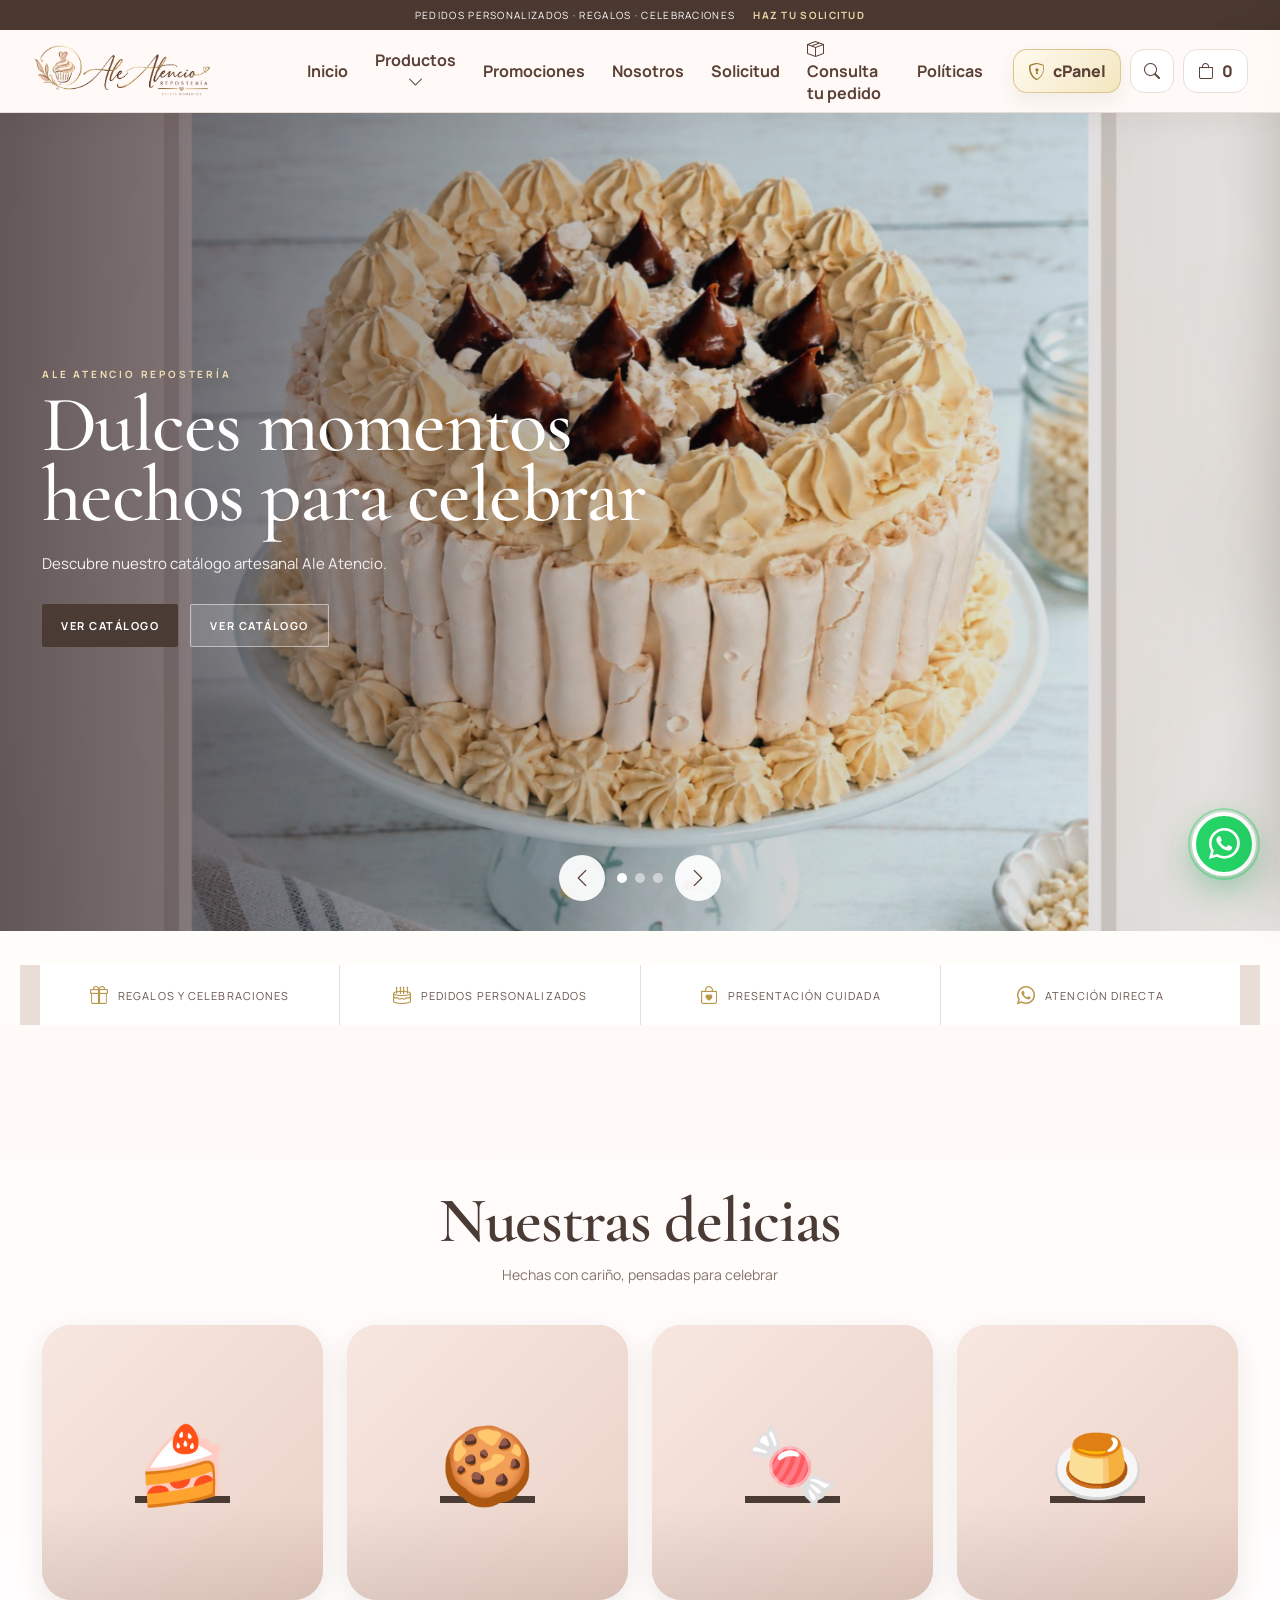
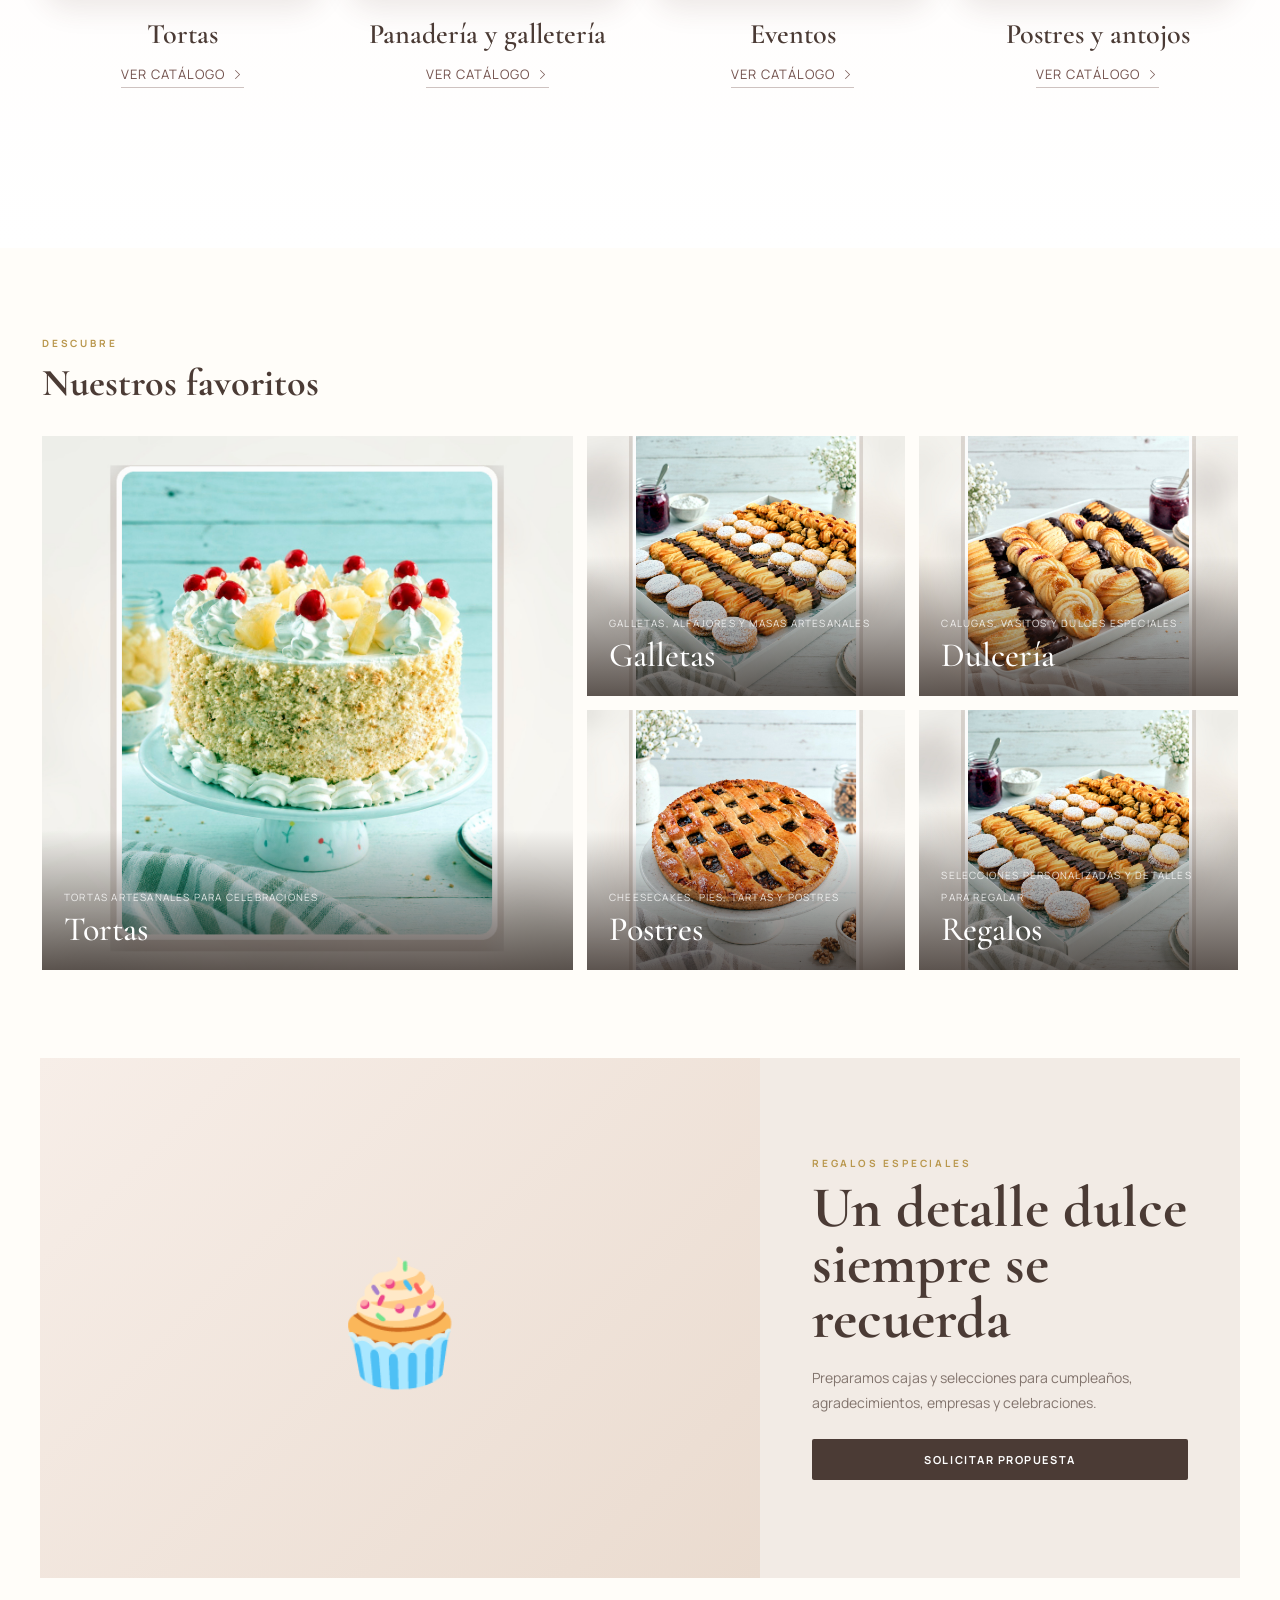
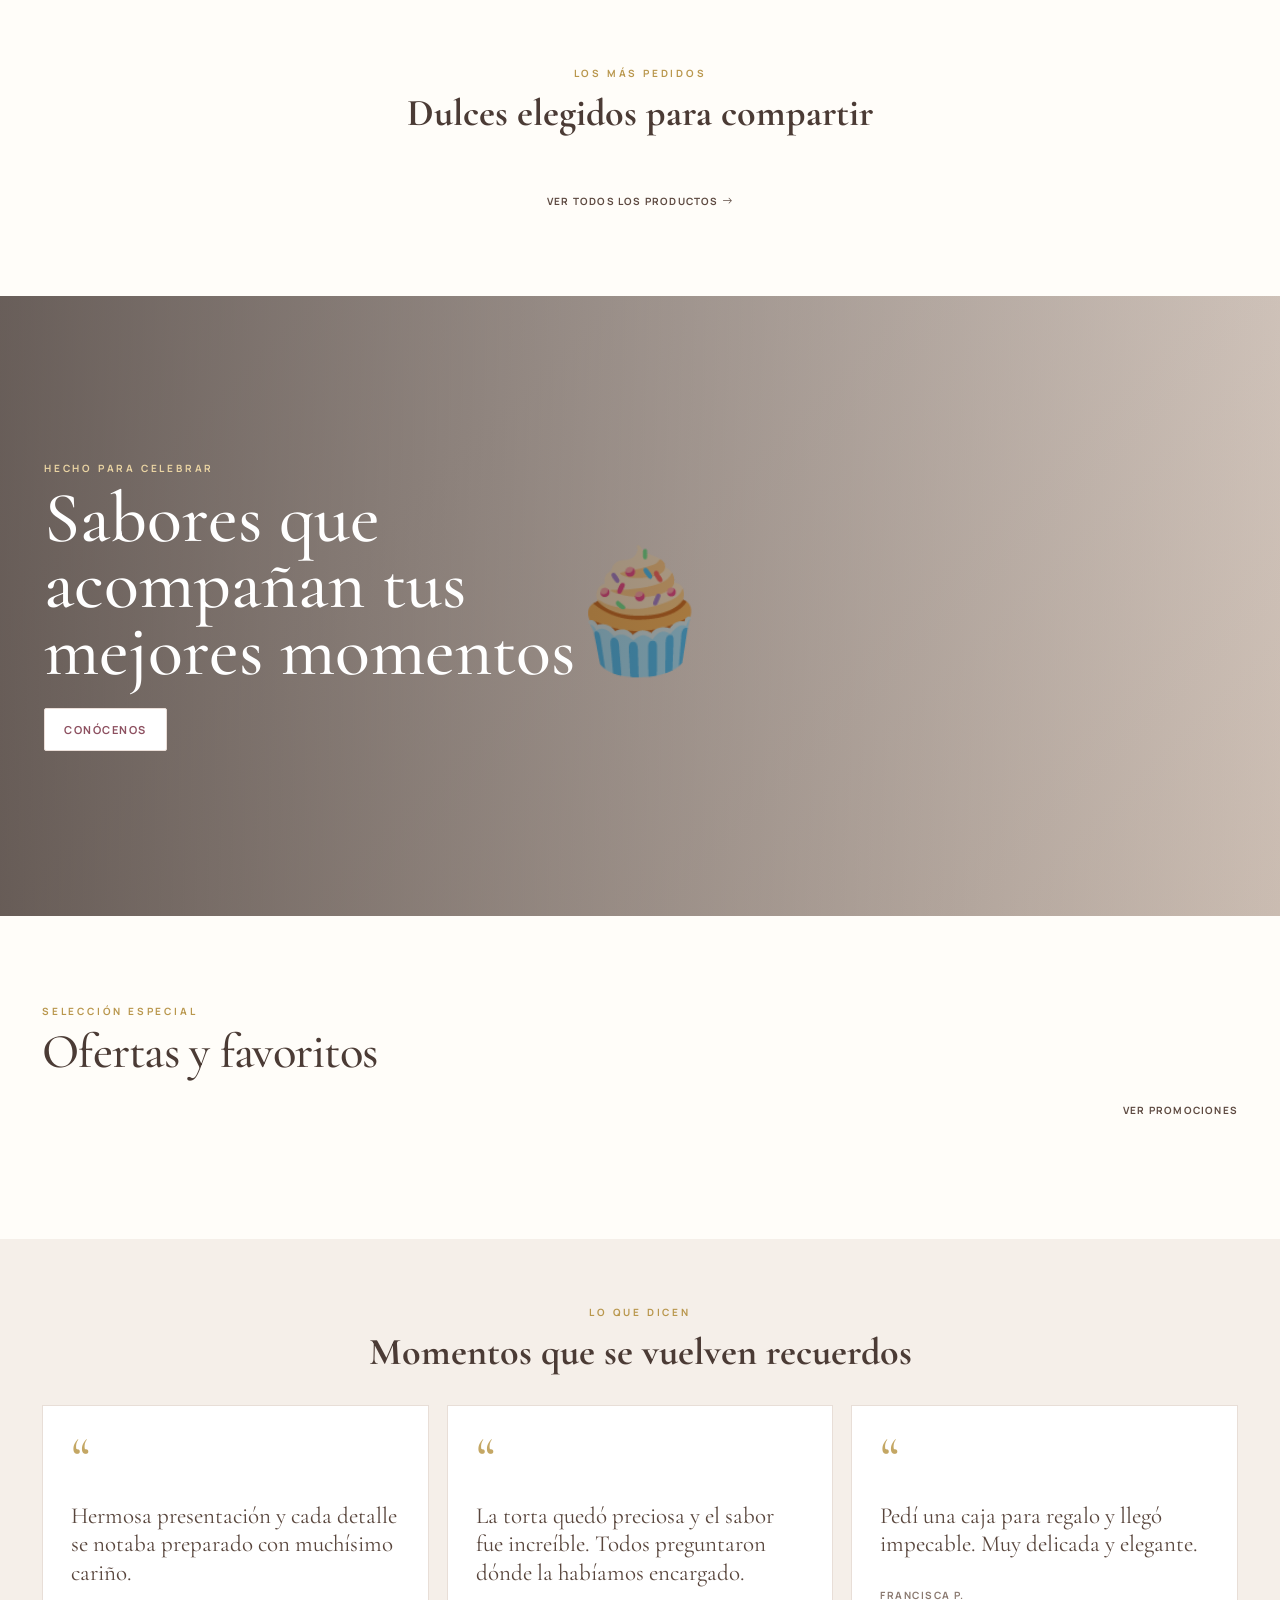
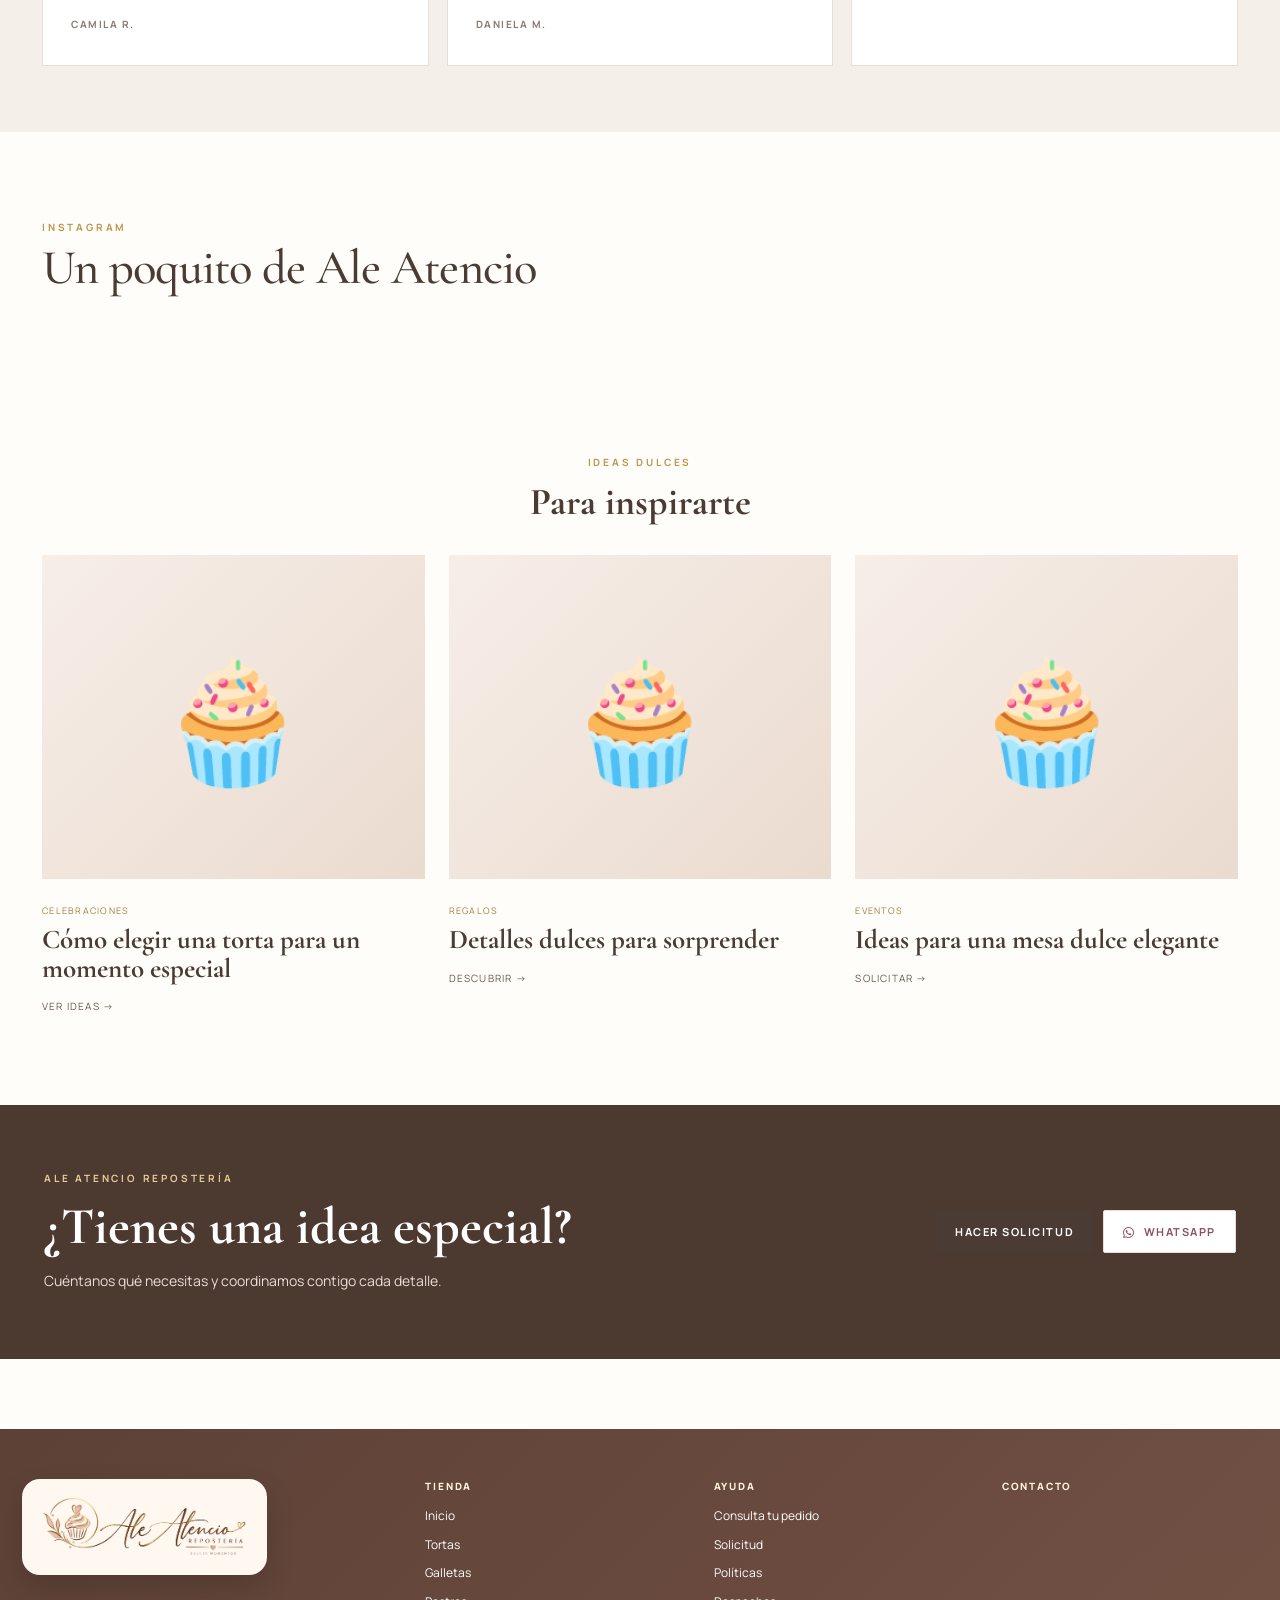
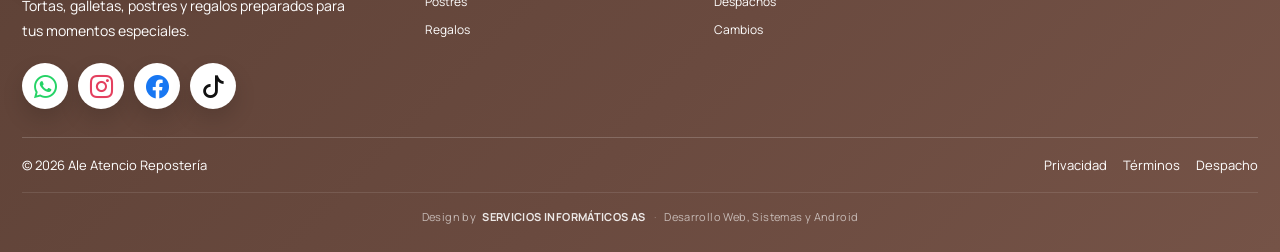
==== index.html @ 7503d24a "Add files via upload" ====
<!doctype html>
<html lang="es">
<head>
  <meta charset="utf-8">
  <meta name="viewport" content="width=device-width,initial-scale=1">
  <meta name="theme-color" content="#8d5060">
  <title>Ale Atencio | Repostería</title>
  <link rel="icon" type="image/png" href="favicon.png?v=20260917-r91827-header-visible"/>
  <meta name="description" content="Ale Atencio Repostería. Tortas, galletas, postres y regalos para cumpleaños, celebraciones y momentos especiales.">
  <link rel="preconnect" href="https://fonts.googleapis.com">
  <link rel="preconnect" href="https://fonts.gstatic.com" crossorigin>
  <link href="https://fonts.googleapis.com/css2?family=Cormorant+Garamond:ital,wght@0,400;0,500;0,600;0,700;1,500;1,600&family=Manrope:wght@400;500;600;700&display=swap" rel="stylesheet">
  <link rel="stylesheet" href="https://cdn.jsdelivr.net/npm/bootstrap-icons@1.13.1/font/bootstrap-icons.min.css">
  <link rel="preload" as="image" href="producto-001-torta-chocolate-ganache.jpg?v=20260917-r91827-header-visible" fetchpriority="high">
  <link rel="stylesheet" href="styles.css?v=20260917-r91830-payment-method-proof">
</head>
<body>
<div class="splash-screen" id="splashScreen" aria-live="polite">
  <div class="parchment-wrap">
    <div class="parchment-scroll">
      <div class="parchment-ornament ornament-top">❦</div>
      <img class="parchment-logo parchment-emblem-only" src="logo-ale-icon.png" alt="Ale Atencio">
      <div class="parchment-welcome">Bienvenidos</div>
      <h1 class="parchment-title">Ale Atencio</h1>
      <div class="parchment-subtitle">Repostería</div>
      <p class="parchment-message">Dulces momentos creados especialmente para ti.</p>
      <div class="parchment-loader" aria-label="Cargando">
        <span></span>
      </div>
      <div class="parchment-ornament ornament-bottom">❦</div>
    </div>
  </div>
</div>
<div class="announcement-bar">
  <span>Pedidos personalizados · Regalos · Celebraciones</span>
  <a href="#solicitud">Haz tu solicitud</a>
</div>
<header class="site-header">
  <div class="header-inner">
    <a class="brand brand-single-logo" href="#inicio" aria-label="Ale Atencio Repostería">
      <img id="brandLogo" class="brand-wordmark-single" src="logo-ale-atencio.png" alt="Ale Atencio Repostería">
    </a>
    <button class="mobile-toggle" id="mobileToggle" aria-label="Abrir menú"><i class="bi bi-list"></i></button>
    <nav class="main-nav" id="mainNav">
      <a href="#inicio">Inicio</a>
      <div class="nav-group">
        <button class="nav-trigger">Productos <i class="bi bi-chevron-down"></i></button>
        <div class="nav-menu" id="categoryMenu"></div>
      </div>
      <a href="#ofertas">Promociones</a>
      <a href="#nosotros">Nosotros</a>
      <a href="#solicitud">Solicitud</a>
      <a href="#seguimiento"><i class="bi bi-box-seam"></i> Consulta tu pedido</a>
      <a href="#politicas">Políticas</a>
    </nav>
    <div class="header-actions">
      <a class="cpanel-access" href="cpanel.html" aria-label="Acceder al cPanel" title="Acceder al cPanel">
        <i class="bi bi-shield-lock"></i><span>cPanel</span>
      </a>
      <button class="round-button" id="searchBtn" aria-label="Buscar"><i class="bi bi-search"></i></button>
      <button class="cart-button" id="cartBtn"><i class="bi bi-bag"></i><span id="cartCount">0</span></button>
    </div>
  </div>
</header>

<main id="app"></main>

<aside class="cart-drawer" id="cartDrawer">
  <div class="drawer-head">
    <div><small>Tu selección</small><h3>Carrito</h3></div>
    <button id="closeCart" aria-label="Cerrar"><i class="bi bi-x-lg"></i></button>
  </div>
  <div class="cart-items" id="cartItems"></div>
  <div class="cart-summary">
    <div><span>Subtotal</span><strong id="cartSubtotal">$0</strong></div>
    <div><span>Despacho</span><strong id="cartDelivery">Por confirmar</strong></div>
    <div class="grand-total"><span>Total</span><strong id="cartTotal">$0</strong></div>
    <button class="btn btn-primary btn-block" id="checkoutBtn">Finalizar pedido</button>
    <button class="btn btn-transbank btn-block hidden" id="transbankCartBtn" type="button"><i class="bi bi-credit-card-2-front"></i> <span id="transbankCartLabel">Pagar con Transbank</span></button>
    <small class="payment-cart-note hidden" id="transbankCartNote">El pedido se registra primero; luego Transbank genera una transacción segura y única en pesos chilenos (CLP) por ese monto.</small>
    <button class="btn btn-light btn-block" id="clearCart">Vaciar carrito</button>
  </div>
</aside>
<div class="screen-overlay" id="overlay"></div>

<div class="modal" id="searchModal">
  <div class="modal-card">
    <button class="modal-close" data-close-modal><i class="bi bi-x-lg"></i></button>
    <span class="eyebrow">Buscar</span>
    <h2>¿Qué se te antoja?</h2>
    <div class="search-row">
      <input id="searchInput" placeholder="Tortas, galletas, postres...">
      <button class="btn btn-primary" id="searchAction">Buscar</button>
    </div>
    <div id="searchResults" class="search-results"></div>
  </div>
</div>

<div class="modal" id="checkoutModal">
  <div class="modal-card checkout-card">
    <button class="modal-close" data-close-modal><i class="bi bi-x-lg"></i></button>
    <span class="eyebrow">Pedido</span>
    <h2>Datos para coordinar</h2>
    <div class="form-grid">
      <input id="coName" placeholder="Nombre completo" autocomplete="name" required>
      <input id="coRut" placeholder="RUT (ej: 12.345.678-5)" inputmode="text" autocomplete="off" required>
      <input id="coPhone" placeholder="WhatsApp" inputmode="tel" autocomplete="tel" required>
      <input id="coEmail" type="email" placeholder="Correo" autocomplete="email">
      <select id="coMethod">
        <option value="Retiro">Retiro coordinado</option>
        <option value="Despacho">Despacho</option>
      </select>
      <input id="coAddress" placeholder="Dirección" autocomplete="street-address">
      <input id="coCommune" placeholder="Comuna" autocomplete="address-level2">
      <textarea id="coNotes" class="span-2" placeholder="Observaciones del pedido"></textarea>
    </div>
    <div class="checkout-payment-intent hidden" id="checkoutPaymentIntent"><i class="bi bi-credit-card-2-front"></i><span>Después de registrar el pedido continuarás a Transbank. El cobro se procesa en pesos chilenos (CLP).</span></div>
    <button class="btn btn-primary btn-block" id="submitOrderBtn">Enviar pedido</button>
    <section class="order-success-panel hidden" id="orderSuccessPanel" aria-live="polite">
      <div class="order-success-icon"><i class="bi bi-check-circle-fill"></i></div>
      <div>
        <span class="eyebrow">Pedido registrado</span>
        <h3>Respaldo de tu pedido</h3>
        <p>Tu número de pedido es <strong id="orderSuccessNumber"></strong>.</p>
        <a class="btn btn-light" id="orderSuccessPdf" href="#" target="_blank" rel="noopener" hidden><i class="bi bi-file-earmark-pdf"></i> Abrir / descargar respaldo PDF</a>
        <button class="btn btn-light" id="orderSuccessPdfGenerate" type="button" hidden><i class="bi bi-file-earmark-pdf"></i> Generar PDF</button>
        <a class="btn btn-light" id="orderSuccessTracking" href="#seguimiento" hidden><i class="bi bi-box-seam"></i> Seguir mi pedido</a>
        <button class="btn btn-transbank" id="orderSuccessTransbank" type="button" hidden><i class="bi bi-credit-card-2-front"></i> Reintentar pago Transbank</button>
        <p class="order-success-pending" id="orderSuccessPdfPending" hidden>El pedido quedó guardado. El PDF podrá regenerarse desde el cPanel si el servidor no logró crearlo en este momento.</p>
      </div>
      <button class="btn btn-primary" id="orderSuccessClose" type="button">Cerrar</button>
    </section>
  </div>
</div>

<a class="whatsapp-float" id="whatsappFloat" href="#" aria-label="Contactar por WhatsApp" title="WhatsApp">
  <span class="whatsapp-pulse" aria-hidden="true"></span><i class="bi bi-whatsapp"></i>
</a>

<script src="config.js?v=20260917-r91827-header-visible"></script>
<script src="api.js?v=20260917-r91827-header-visible"></script>
<script src="app.js?v=20260917-r91830-payment-method-proof"></script>
</body>
</html>
---- styles.css ----
:root{
  --cream:#fffaf7; --paper:#fff; --ink:#402f29; --muted:#7f6b64; --line:#eaded8;
  --berry:#8d5060; --berry2:#b86f80; --blush:#f6e9ec; --gold:#c9a34f; --gold-soft:#f3e6bf;
  --cocoa:#5b4036; --soft:#f8f2ed; --wa:#25D366; --shadow:0 20px 50px rgba(73,48,40,.11);
}
*{box-sizing:border-box} html{scroll-behavior:smooth}
body{margin:0;background:var(--cream);color:var(--ink);font-family:"DM Sans",sans-serif;overflow-x:hidden}
a{color:inherit} button,input,select,textarea{font:inherit} button{cursor:pointer} img{display:block;max-width:100%}
.site-header{position:sticky;top:0;z-index:70;background:rgba(255,250,247,.95);backdrop-filter:blur(14px);border-bottom:1px solid var(--line)}
.header-inner{max-width:1260px;margin:auto;height:82px;padding:0 22px;display:flex;align-items:center;gap:28px}
.brand{display:flex;align-items:center;min-width:210px}.brand img{height:62px;width:150px;object-fit:contain;background:#070707;border-radius:12px}
.main-nav{display:flex;align-items:center;gap:23px;flex:1;justify-content:center}
.main-nav>a,.nav-trigger{border:0;background:none;text-decoration:none;font-weight:700;color:var(--cocoa);padding:12px 2px}
.main-nav>a:hover,.nav-trigger:hover{color:var(--berry)}
.nav-group{position:relative}.nav-menu{display:none;position:absolute;top:48px;left:-18px;min-width:220px;background:#fff;border:1px solid var(--line);border-radius:18px;padding:8px;box-shadow:var(--shadow)}
.nav-group.open .nav-menu{display:block}.nav-menu a{display:block;padding:11px 12px;border-radius:11px;text-decoration:none}.nav-menu a:hover{background:var(--blush)}
.header-actions{display:flex;align-items:center;gap:9px}.round-button,.cart-button,.mobile-toggle{height:44px;border-radius:14px;border:1px solid var(--line);background:#fff;color:var(--cocoa)}
.cpanel-access{height:44px;padding:0 14px;border-radius:14px;border:1px solid rgba(201,163,79,.55);background:linear-gradient(135deg,#fffaf0,#f3e6bf);color:var(--cocoa);display:inline-flex;align-items:center;gap:8px;text-decoration:none;font-weight:800;box-shadow:0 8px 20px rgba(91,64,54,.08);transition:transform .18s ease,box-shadow .18s ease,border-color .18s ease}
.cpanel-access:hover{transform:translateY(-1px);box-shadow:0 11px 24px rgba(91,64,54,.13);border-color:var(--gold)}
.cpanel-access i{font-size:17px;color:#9a792d}
.round-button,.mobile-toggle{width:44px;display:grid;place-items:center}.cart-button{padding:0 14px;font-weight:800;display:flex;align-items:center;gap:8px}.mobile-toggle{display:none}
.eyebrow{display:block;text-transform:uppercase;letter-spacing:.18em;font-size:11px;font-weight:800;color:var(--gold);margin-bottom:10px}
h1,h2,h3{font-family:"Playfair Display",serif;color:var(--cocoa);margin-top:0}h2{font-size:38px}.section{max-width:1240px;margin:70px auto;padding:0 22px}
.section-head{display:flex;align-items:end;justify-content:space-between;gap:26px;margin-bottom:26px}.section-head p{max-width:560px;color:var(--muted);line-height:1.7;margin:0}
.btn{border:0;border-radius:15px;padding:13px 19px;font-weight:800;text-decoration:none;display:inline-flex;align-items:center;justify-content:center;gap:8px}
.btn-primary{background:linear-gradient(135deg,var(--berry),var(--berry2));color:#fff;box-shadow:0 12px 26px rgba(141,80,96,.22)}
.btn-light{background:#fff;color:var(--berry);border:1px solid var(--line)}.btn-block{width:100%}
.hero{width:100%;overflow:hidden}.hero-stage{position:relative;width:100%;min-height:calc(100vh - 82px);overflow:hidden;background:#79505a;isolation:isolate;contain:layout paint}
.hero-slide{position:absolute;inset:0;width:100%;min-width:100%;opacity:0;transition:opacity .45s ease;overflow:hidden;transform:none}.hero-slide.active{opacity:1}
.hero-bg{position:absolute;inset:0;width:100%;height:100%;background-position:50% 50%;background-repeat:no-repeat;background-size:cover;transform:translate3d(0,0,0) scale(1.01);transform-origin:50% 50%;backface-visibility:hidden;will-change:opacity}
.hero-stage.hero-preparing .hero-slide{transition:none}.hero-stage.hero-preparing .hero-slide.active{opacity:1}.hero-stage.hero-preparing .hero-bg{opacity:0}.hero-stage.hero-ready .hero-bg{opacity:1;transition:opacity .18s ease}
.hero-bg::after{content:"";position:absolute;inset:0;background:linear-gradient(90deg,rgba(45,27,31,.72),rgba(45,27,31,.22) 55%,rgba(45,27,31,.08))}
.hero-fallback-1{background:linear-gradient(135deg,#714651,#a86c79 48%,#d1ad64)}
.hero-fallback-2{background:linear-gradient(135deg,#5d4037,#9d6d57 48%,#d0a85c)}
.hero-fallback-3{background:linear-gradient(135deg,#804d5e,#ca8c98 48%,#ecd08a)}
.hero-content{position:relative;z-index:2;max-width:1240px;margin:auto;min-height:calc(100vh - 82px);padding:70px 22px 100px;display:flex;align-items:center}
.hero-copy{max-width:660px;color:#fff}.hero-copy .eyebrow{color:#f4dda2}.hero-copy h1{font-family:"Great Vibes",cursive;font-size:86px;line-height:.95;font-weight:400;color:#fff;margin-bottom:20px}
.hero-copy p{font-size:19px;line-height:1.7;color:rgba(255,255,255,.93);max-width:570px}.hero-actions{display:flex;gap:12px;flex-wrap:wrap;margin-top:26px}
.hero-secondary{background:rgba(255,255,255,.12);border:1px solid rgba(255,255,255,.48);color:#fff}
.hero-controls{position:absolute;z-index:5;left:50%;bottom:30px;transform:translateX(-50%);display:flex;align-items:center;gap:12px}
.hero-arrow{width:46px;height:46px;border:0;border-radius:50%;background:rgba(255,255,255,.92);color:var(--cocoa);font-size:20px;box-shadow:var(--shadow)}
.hero-dots{display:flex;gap:8px}.hero-dot{width:10px;height:10px;border:0;border-radius:50%;padding:0;background:rgba(255,255,255,.5)}.hero-dot.active{background:#fff}
.category-grid{display:grid;grid-template-columns:repeat(5,1fr);gap:16px}.category-card{position:relative;min-height:310px;border-radius:25px;overflow:hidden;text-decoration:none;background:linear-gradient(135deg,#f7ecec,#ead8bf);box-shadow:var(--shadow)}
.category-card img{width:100%;height:100%;object-fit:cover;position:absolute;inset:0}.category-card::after{content:"";position:absolute;inset:0;background:linear-gradient(0deg,rgba(42,27,31,.72),transparent 62%)}
.category-copy{position:absolute;z-index:2;left:18px;right:18px;bottom:18px;color:#fff}.category-copy h3{color:#fff;margin:0 0 5px;font-size:24px}.category-copy span{font-size:13px;color:rgba(255,255,255,.9)}
.products-grid{display:grid;grid-template-columns:repeat(4,1fr);gap:20px}.product-card{background:#fff;border:1px solid var(--line);border-radius:24px;overflow:hidden;box-shadow:0 12px 34px rgba(73,48,40,.07)}
.product-image{aspect-ratio:1.1/1;background:linear-gradient(135deg,#fff6f1,#f5e6e9);display:grid;place-items:center;font-size:76px;position:relative;overflow:hidden}.product-image img{width:100%;height:100%;object-fit:cover}
.product-badge{position:absolute;top:14px;left:14px;background:linear-gradient(135deg,#fff2ca,#eac574);color:#674d18;border-radius:999px;padding:7px 10px;font-size:11px;font-weight:800}
.product-body{padding:18px}.product-body small{color:var(--muted)}.product-body h3{font-size:21px;margin:7px 0}.product-body p{color:var(--muted);font-size:14px;line-height:1.55;min-height:44px}
.product-bottom{display:flex;align-items:center;justify-content:space-between;gap:10px;margin-top:15px}.price{font-weight:900;color:var(--berry);font-size:20px}.add-button{border:0;background:var(--cocoa);color:#fff;border-radius:12px;padding:10px 13px;font-weight:800}
.story{display:grid;grid-template-columns:1fr 1fr;border-radius:30px;overflow:hidden;background:#fff;border:1px solid var(--line);box-shadow:var(--shadow)}
.story-visual{min-height:450px;background:linear-gradient(135deg,#f2e5df,#d7b87b);position:relative;overflow:hidden}.story-visual img{width:100%;height:100%;object-fit:cover}.story-fallback{position:absolute;inset:0;display:grid;place-items:center;font-size:160px}
.story-copy{padding:56px}.story-copy h2{font-family:"Great Vibes",cursive;font-size:62px;font-weight:400;color:var(--berry);margin-bottom:10px}.story-copy p{color:var(--muted);line-height:1.8}
.promo-band{padding:42px;border-radius:28px;background:linear-gradient(135deg,#f7e8ec,#fff7ea);border:1px solid var(--line);display:flex;align-items:center;justify-content:space-between;gap:30px}.promo-band h2{color:var(--berry);margin-bottom:8px}.promo-band p{color:var(--muted);margin:0}
.view-hero{padding:64px 22px;background:linear-gradient(135deg,#f9ecef,#fff8ed);border-bottom:1px solid var(--line)}.view-hero-inner{max-width:1240px;margin:auto}.view-hero h1{font-size:54px;color:var(--berry);margin-bottom:10px}.view-hero p{max-width:720px;color:var(--muted);line-height:1.7}
.catalog-tools{display:flex;gap:12px;margin-bottom:24px}.catalog-tools input,.catalog-tools select,.form-grid input,.form-grid select,.form-grid textarea,.request-form input,.request-form select,.request-form textarea{border:1px solid var(--line);background:#fff;border-radius:14px;padding:13px 14px;color:var(--ink)}
.catalog-tools input{flex:1}
.request-layout{display:grid;grid-template-columns:.85fr 1.15fr;gap:24px}.request-card,.request-form,.policy-card{background:#fff;border:1px solid var(--line);border-radius:26px;padding:28px;box-shadow:0 12px 34px rgba(73,48,40,.07)}
.request-card h2{font-family:"Great Vibes",cursive;font-size:52px;font-weight:400;color:var(--berry);margin-bottom:12px}.contact-line{padding:13px 0;border-bottom:1px solid var(--line)}.contact-line strong{display:block;color:var(--berry);margin-bottom:4px}.contact-line span{color:var(--muted)}
.request-form h2{color:var(--berry)}.form-grid{display:grid;grid-template-columns:repeat(2,1fr);gap:12px}.span-2{grid-column:span 2}.request-form textarea,.form-grid textarea{min-height:120px;resize:vertical}
.policy-grid{display:grid;grid-template-columns:repeat(2,1fr);gap:18px}.policy-card h3{color:var(--berry)}.policy-card p,.policy-card li{color:var(--muted);line-height:1.7}
.social-row{display:flex;gap:10px;flex-wrap:wrap}.social-icon{width:45px;height:45px;border-radius:50%;background:#fff;border:1px solid rgba(255,255,255,.25);display:grid;place-items:center;text-decoration:none;font-size:21px}.social-icon.whatsapp i{color:#25D366}.social-icon.instagram i{color:#E4405F}.social-icon.facebook i{color:#1877F2}.social-icon.tiktok i{color:#111}
.site-footer{margin-top:70px;background:#4b342c;color:#fff;padding:50px 22px 26px}.footer-inner{max-width:1240px;margin:auto}.footer-grid{display:grid;grid-template-columns:1.45fr repeat(3,1fr);gap:32px}.footer-logo{width:150px;height:70px;object-fit:contain;background:#080808;border-radius:12px;margin-bottom:15px}.site-footer p{color:#ecded8;line-height:1.7}.footer-title{font-weight:800;color:#ffeccc;margin-bottom:14px}.footer-links{display:grid;gap:10px}.footer-links a{color:#f1e4de;text-decoration:none;font-size:14px}.footer-line{height:1px;background:rgba(255,255,255,.13);margin:28px 0 18px}.footer-bottom{display:flex;align-items:center;justify-content:space-between;gap:20px;color:#e9d9d1;font-size:13px}.footer-policies{display:flex;gap:16px;flex-wrap:wrap}.footer-policies a{color:#e9d9d1;text-decoration:none}
.cart-drawer{position:fixed;z-index:100;top:0;right:-440px;width:min(420px,94vw);height:100vh;background:#fff;box-shadow:-24px 0 55px rgba(40,25,21,.2);transition:.25s;display:flex;flex-direction:column}.cart-drawer.open{right:0}.drawer-head{display:flex;justify-content:space-between;align-items:center;padding:22px;border-bottom:1px solid var(--line)}.drawer-head h3{margin:3px 0}.drawer-head button{border:0;background:none;font-size:18px}.cart-items{padding:18px;overflow:auto;flex:1}.cart-item{display:grid;grid-template-columns:52px 1fr auto;gap:11px;padding:12px 0;border-bottom:1px solid var(--line)}.cart-thumb{width:52px;height:52px;border-radius:13px;background:var(--blush);display:grid;place-items:center;font-size:25px}.cart-item small{display:block;color:var(--muted)}.qty{display:flex;gap:6px;align-items:center;margin-top:6px}.qty button{width:27px;height:27px;border-radius:8px;border:1px solid var(--line);background:#fff}.remove-item{border:0;background:none;color:#b23}.cart-summary{padding:18px;border-top:1px solid var(--line)}.cart-summary>div{display:flex;justify-content:space-between;margin:9px 0}.grand-total{font-size:19px;font-weight:900;margin:15px 0!important}
.screen-overlay{display:none;position:fixed;inset:0;background:rgba(36,24,21,.36);z-index:90}.screen-overlay.show{display:block}
.modal{display:none;position:fixed;inset:0;z-index:120;background:rgba(36,24,21,.46);padding:20px;place-items:center}.modal.show{display:grid}.modal-card{position:relative;width:min(720px,96vw);max-height:92vh;overflow:auto;background:#fff;border-radius:26px;padding:30px;box-shadow:var(--shadow)}.modal-close{position:absolute;right:16px;top:16px;width:38px;height:38px;border:0;border-radius:50%;background:var(--soft)}.search-row{display:flex;gap:10px}.search-row input{flex:1;border:1px solid var(--line);border-radius:14px;padding:13px}.search-results{margin-top:14px}.search-result{display:flex;justify-content:space-between;gap:15px;padding:12px 0;border-bottom:1px solid var(--line)}
.whatsapp-float{position:fixed;right:24px;bottom:24px;z-index:85;width:64px;height:64px;border-radius:50%;display:grid;place-items:center;background:#25D366;color:#fff;text-decoration:none;font-size:31px;border:4px solid #fff;box-shadow:0 14px 34px rgba(29,152,75,.38);transition:transform .18s ease,box-shadow .18s ease}.whatsapp-float:hover{transform:translateY(-3px) scale(1.04);box-shadow:0 18px 40px rgba(29,152,75,.46)}.whatsapp-float i{position:relative;z-index:2;line-height:1}.whatsapp-pulse{position:absolute;inset:-8px;border:2px solid rgba(37,211,102,.42);border-radius:50%;animation:waPulse 2s ease-out infinite;pointer-events:none}@keyframes waPulse{0%{transform:scale(.86);opacity:.8}70%,100%{transform:scale(1.2);opacity:0}}
.loading-card,.empty-card{padding:40px;text-align:center;color:var(--muted);border:1px dashed var(--line);border-radius:22px;background:#fff}
.toast{position:fixed;left:50%;bottom:24px;z-index:160;transform:translateX(-50%) translateY(30px);opacity:0;background:#30221e;color:#fff;padding:12px 18px;border-radius:14px;transition:.2s;display:flex;align-items:center;gap:10px;box-shadow:0 12px 35px rgba(0,0,0,.22);max-width:min(92vw,620px)}.toast.show{opacity:1;transform:translateX(-50%)}.toast.success{background:#176b3a}.toast.error{background:#a52727}.toast-status-icon{width:28px;height:28px;border-radius:50%;display:inline-flex;align-items:center;justify-content:center;flex:0 0 28px;border:2px solid rgba(255,255,255,.85);font-size:18px;font-weight:900;line-height:1}
@media(max-width:1050px){.category-grid{grid-template-columns:repeat(3,1fr)}.products-grid{grid-template-columns:repeat(2,1fr)}.footer-grid{grid-template-columns:1fr 1fr}.story{grid-template-columns:1fr}.request-layout{grid-template-columns:1fr}.hero-copy h1{font-size:70px}}
@media(max-width:880px){.mobile-toggle{display:grid}.main-nav{display:none;position:absolute;left:12px;right:12px;top:78px;background:#fff;border:1px solid var(--line);border-radius:18px;box-shadow:var(--shadow);padding:12px;flex-direction:column;align-items:stretch}.main-nav.show{display:flex}.main-nav>a,.nav-trigger{width:100%;text-align:left;padding:11px}.nav-menu{position:static;box-shadow:none;background:var(--soft);border:0;margin-top:4px}.brand{min-width:0}.brand img{width:125px;height:56px}}
@media(max-width:620px){.cpanel-access{width:44px;padding:0;justify-content:center}.cpanel-access span{display:none}.header-inner{height:72px;padding:0 14px;gap:9px}.brand img{width:105px;height:50px}.header-actions .round-button{display:none}.hero-stage,.hero-content{min-height:calc(100vh - 72px)}.hero-content{padding:52px 18px 90px}.hero-copy h1{font-size:53px}.hero-copy p{font-size:16px}.section{margin:50px auto;padding:0 16px}.section-head{display:block}.category-grid{grid-template-columns:repeat(2,1fr)}.category-card{min-height:230px}.products-grid{grid-template-columns:1fr}.promo-band{display:block;padding:28px}.promo-band .btn{margin-top:18px}.story-copy{padding:30px}.story-copy h2{font-size:48px}.footer-grid{grid-template-columns:1fr}.footer-bottom{display:block}.footer-policies{margin-top:12px}.policy-grid{grid-template-columns:1fr}.form-grid{grid-template-columns:1fr}.span-2{grid-column:auto}.catalog-tools{flex-direction:column}.search-row{flex-direction:column}}


/* Redes sociales visibles siempre */
.social-row{
  display:flex;
  align-items:center;
  gap:10px;
  flex-wrap:wrap;
}
.social-icon{
  width:46px;
  height:46px;
  border-radius:50%;
  display:inline-grid;
  place-items:center;
  text-decoration:none;
  background:#fff;
  border:1px solid rgba(255,255,255,.28);
  box-shadow:0 10px 22px rgba(0,0,0,.14);
  transition:transform .18s ease, box-shadow .18s ease;
}
.social-icon:hover{
  transform:translateY(-3px);
  box-shadow:0 14px 28px rgba(0,0,0,.20);
}
.social-icon i{
  font-size:23px;
  line-height:1;
}
.social-icon.whatsapp i{color:#25D366;}
.social-icon.instagram i{color:#E4405F;}
.social-icon.facebook i{color:#1877F2;}
.social-icon.tiktok i{color:#111111;}


/* LOGO FINAL ALE ATENCIO */
.brand-logo{
  width:82px !important;
  height:82px !important;
  object-fit:contain !important;
  background:transparent !important;
  padding:0 !important;
  border-radius:18px !important;
  box-shadow:none !important;
}
.footer-brand-row img{
  width:86px !important;
  height:86px !important;
  object-fit:contain !important;
  background:transparent !important;
  padding:0 !important;
  border-radius:18px !important;
}
@media(max-width:620px){
  .brand-logo{
    width:64px !important;
    height:64px !important;
  }
}


/* LOGO SIN FONDO NEGRO */
.brand-logo{
  background:transparent !important;
  box-shadow:none !important;
  padding:0 !important;
}

/* En footer oscuro, base marfil para máxima legibilidad */
.footer-brand-row img{
  background:#fff8ef !important;
  padding:7px !important;
  border-radius:18px !important;
  box-shadow:0 10px 24px rgba(0,0,0,.14) !important;
}

/* Si el logo aparece sobre fondos claros */
.header .brand-logo{
  background:transparent !important;
}


/* =========================================================
   TIPOGRAFÍA EDITORIAL PREMIUM - ALE ATENCIO
   Inspiración: alta gastronomía / banquetería editorial
   ========================================================= */

:root{
  --editorial-serif:"Cormorant Garamond", Georgia, serif;
  --editorial-sans:"Manrope", Arial, sans-serif;
  --aa-text:#4b3b35;
  --aa-muted:#82746d;
  --aa-accent:#b9974d;
  --aa-berry:#855263;
  --aa-bg:#fffdf9;
}

body{
  font-family:var(--editorial-sans) !important;
  color:var(--aa-text) !important;
  background:var(--aa-bg) !important;
}

/* Marca */
.brand strong{
  font-family:var(--editorial-serif) !important;
  font-size:31px !important;
  font-weight:600 !important;
  font-style:italic !important;
  letter-spacing:.01em !important;
  line-height:1 !important;
  color:var(--aa-text) !important;
}
.brand span{
  font-family:var(--editorial-sans) !important;
  font-size:9px !important;
  font-weight:600 !important;
  letter-spacing:.22em !important;
  text-transform:uppercase !important;
  color:var(--aa-muted) !important;
}

/* Menú superior más fino */
.nav>a,
.nav-dd-btn{
  font-family:var(--editorial-sans) !important;
  font-size:12px !important;
  font-weight:600 !important;
  letter-spacing:.11em !important;
  text-transform:uppercase !important;
  color:var(--aa-text) !important;
}
.nav>a:hover,
.nav-dd-btn:hover{
  color:var(--aa-accent) !important;
}

/* Pequeños encabezados/editoriales */
.eyebrow{
  font-family:var(--editorial-sans) !important;
  font-size:10px !important;
  line-height:1.4 !important;
  font-weight:700 !important;
  letter-spacing:.28em !important;
  text-transform:uppercase !important;
  color:var(--aa-accent) !important;
}

/* Títulos: serif de alto contraste y mucho aire */
h1,h2,h3,
.view-hero h1,
.section-head h2,
.banner h2,
.contact-card h3,
.form-box h2,
.policy-card h3,
.product-body h3{
  font-family:var(--editorial-serif) !important;
  color:var(--aa-text) !important;
}

.hero-copy h1{
  font-family:var(--editorial-serif) !important;
  font-size:clamp(58px,6.2vw,104px) !important;
  font-weight:500 !important;
  font-style:normal !important;
  letter-spacing:-.02em !important;
  line-height:.88 !important;
  color:#fff !important;
  text-wrap:balance;
}

.view-hero h1{
  font-size:clamp(48px,5vw,76px) !important;
  font-weight:500 !important;
  line-height:.95 !important;
  letter-spacing:-.015em !important;
  color:var(--aa-text) !important;
}

.section-head h2,
.banner h2,
.form-box h2{
  font-size:clamp(38px,3.8vw,58px) !important;
  font-weight:500 !important;
  line-height:1 !important;
  letter-spacing:-.015em !important;
}

.product-body h3,
.policy-card h3,
.info-card h3,
.social-card h3{
  font-size:25px !important;
  font-weight:600 !important;
  line-height:1.05 !important;
}

/* Texto de lectura limpio y sobrio */
p,
.product-body p,
.info-card p,
.social-card p,
.policy-card p,
.policy-card li,
.contact-item span,
.form-note{
  font-family:var(--editorial-sans) !important;
  color:var(--aa-muted) !important;
  font-size:14px !important;
  line-height:1.8 !important;
}

/* Hero: párrafo blanco, no dorado */
.hero-copy p{
  color:rgba(255,255,255,.90) !important;
  font-size:15px !important;
  line-height:1.85 !important;
  max-width:540px !important;
}
.hero-copy .eyebrow{
  color:#f2dfb4 !important;
}

/* Botones muy limpios */
.btn,
.small-btn{
  font-family:var(--editorial-sans) !important;
  font-size:11px !important;
  font-weight:700 !important;
  letter-spacing:.14em !important;
  text-transform:uppercase !important;
  border-radius:2px !important;
}
.btn-primary{
  background:var(--aa-text) !important;
  color:#fff !important;
  box-shadow:none !important;
}
.btn-primary:hover{
  background:var(--aa-berry) !important;
}
.btn-soft{
  background:transparent !important;
  color:var(--aa-text) !important;
  border:1px solid #d8cdc6 !important;
}
.small-btn{
  background:var(--aa-text) !important;
  color:#fff !important;
}

/* Precio y elementos dorados: acento, no texto dominante */
.price{
  color:var(--aa-accent) !important;
  font-family:var(--editorial-sans) !important;
  font-weight:700 !important;
}
.badge{
  font-family:var(--editorial-sans) !important;
  font-size:9px !important;
  letter-spacing:.14em !important;
  text-transform:uppercase !important;
}

/* Tarjetas más editoriales */
.category-card,
.product-card,
.info-card,
.social-card,
.policy-card,
.contact-card,
.form-box{
  border-radius:4px !important;
  box-shadow:none !important;
  border:1px solid #eee5df !important;
  background:#fff !important;
}
.category-card strong{
  font-family:var(--editorial-serif) !important;
  font-size:24px !important;
  font-weight:600 !important;
  color:var(--aa-text) !important;
}
.category-card span{
  font-family:var(--editorial-sans) !important;
  font-size:11px !important;
  line-height:1.6 !important;
}

/* Más aire entre secciones */
.section{
  margin-top:88px !important;
  margin-bottom:88px !important;
}
.section-head{
  margin-bottom:34px !important;
}

/* Footer con jerarquía sobria */
.footer-brand-name{
  font-family:var(--editorial-serif) !important;
  font-size:43px !important;
  font-weight:500 !important;
  font-style:italic !important;
  color:#fff9ed !important;
}
.footer-brand-sub,
.footer-title{
  font-family:var(--editorial-sans) !important;
  text-transform:uppercase !important;
  letter-spacing:.18em !important;
}
.footer-title{
  font-size:10px !important;
  color:#e8cf9b !important;
}
.footer-links a{
  font-family:var(--editorial-sans) !important;
  font-size:12px !important;
  line-height:1.55 !important;
}

/* Formulario elegante */
.form-box input,
.form-box select,
.form-box textarea{
  border-radius:2px !important;
  font-family:var(--editorial-sans) !important;
  border:1px solid #dfd5ce !important;
  background:#fff !important;
}
.form-box input:focus,
.form-box select:focus,
.form-box textarea:focus{
  outline:none !important;
  border-color:var(--aa-accent) !important;
  box-shadow:0 0 0 2px rgba(185,151,77,.08) !important;
}

/* Elegancia en submenús */
.nav-dd-menu{
  border-radius:2px !important;
}
.nav-dd-menu a{
  font-family:var(--editorial-sans) !important;
  font-size:11px !important;
  text-transform:uppercase !important;
  letter-spacing:.10em !important;
  border-radius:0 !important;
}

/* Móvil */
@media(max-width:620px){
  .brand strong{
    font-size:26px !important;
  }
  .hero-copy h1{
    font-size:54px !important;
    line-height:.92 !important;
  }
  .section{
    margin-top:58px !important;
    margin-bottom:58px !important;
  }
}


/* =========================================================
   LOGO FINAL TRANSPARENTE - SIN FONDO NEGRO
   ========================================================= */
.header{
  background:rgba(255,253,249,.97) !important;
}

.brand-logo-only{
  min-width:0 !important;
  width:245px !important;
  max-width:32vw !important;
  display:flex !important;
  align-items:center !important;
}

.brand-logo{
  display:block !important;
  width:245px !important;
  height:78px !important;
  max-width:100% !important;
  object-fit:contain !important;
  object-position:left center !important;
  background:transparent !important;
  padding:0 !important;
  margin:0 !important;
  border:0 !important;
  border-radius:0 !important;
  box-shadow:none !important;
}

/* Footer ahora claro para que el logo oscuro/dorado se lea perfecto */
.footer{
  background:#f5eee8 !important;
  color:#4b3b35 !important;
  border-top:1px solid #e5d9d1 !important;
}

.footer p,
.footer-links a,
.footer-bottom,
.policies-inline a{
  color:#75665e !important;
}

.footer-title{
  color:#9b7a37 !important;
}

.footer-divider{
  background:#ded1c8 !important;
}

.footer-logo-only{
  display:block !important;
}

.footer-logo-only img{
  display:block !important;
  width:310px !important;
  height:auto !important;
  max-width:100% !important;
  object-fit:contain !important;
  object-position:left center !important;
  background:transparent !important;
  padding:0 !important;
  border:0 !important;
  border-radius:0 !important;
  box-shadow:none !important;
}

.social-circle{
  background:#fff !important;
  border:1px solid #e1d7d0 !important;
}

/* Evita cualquier regla anterior que vuelva a pintar el logo */
.header .brand-logo,
.footer .footer-brand-row img{
  background-color:transparent !important;
  background-image:none !important;
}

@media(max-width:900px){
  .brand-logo-only{
    width:205px !important;
    max-width:48vw !important;
  }
  .brand-logo{
    width:205px !important;
    height:70px !important;
  }
}

@media(max-width:620px){
  .brand-logo-only{
    width:165px !important;
    max-width:50vw !important;
  }
  .brand-logo{
    width:165px !important;
    height:58px !important;
  }
  .footer-logo-only img{
    width:245px !important;
  }
}


/* =========================================================
   HOME VISUAL - INSPIRACIÓN E-COMMERCE GASTRONÓMICO
   ========================================================= */

.announcement-bar{
  height:30px;
  background:#4b3931;
  color:#fff;
  display:flex;
  justify-content:center;
  align-items:center;
  gap:18px;
  padding:0 16px;
  font-size:10px;
  letter-spacing:.13em;
  text-transform:uppercase;
  font-family:var(--editorial-sans);
}
.announcement-bar a{
  color:#ead4a3;
  text-decoration:none;
  font-weight:700;
}

.home-intro-strip{
  max-width:1240px;
  margin:34px auto 0;
  padding:0 20px;
  display:grid;
  grid-template-columns:repeat(4,1fr);
  gap:1px;
  background:#e8ded7;
}
.home-intro-strip>div{
  background:#fff;
  padding:18px 12px;
  display:flex;
  align-items:center;
  justify-content:center;
  gap:9px;
  font-size:11px;
  text-transform:uppercase;
  letter-spacing:.10em;
  color:#65544b;
}
.home-intro-strip i{
  color:#b9974d;
  font-size:18px;
}

.editorial-heading{
  margin-bottom:30px;
}
.editorial-heading.centered{
  text-align:center;
}
.editorial-heading h2{
  margin:0;
}
.compact-head{
  align-items:flex-end;
}

.category-visual-grid{
  display:grid;
  grid-template-columns:1.25fr .75fr .75fr;
  grid-template-rows:260px 260px;
  gap:14px;
}
.category-visual-card{
  position:relative;
  display:block;
  overflow:hidden;
  background:#f3ece6;
  min-height:240px;
  text-decoration:none;
}
.category-visual-card img,
.category-visual-fallback{
  width:100%;
  height:100%;
  object-fit:cover;
  transition:transform .45s ease;
}
.category-visual-fallback{
  display:grid;
  place-items:center;
  font-size:100px;
  background:linear-gradient(135deg,#f6eee6,#eee0d3);
}
.category-visual-card:hover img,
.category-visual-card:hover .category-visual-fallback{
  transform:scale(1.035);
}
.category-size-1{
  grid-row:1 / span 2;
}
.category-size-4{
  grid-column:2;
}
.category-size-5{
  grid-column:3;
}
.category-visual-overlay{
  position:absolute;
  left:0;
  right:0;
  bottom:0;
  padding:54px 22px 20px;
  color:#fff;
  background:linear-gradient(transparent,rgba(36,25,20,.72));
}
.category-visual-overlay h3{
  margin:3px 0 0;
  color:#fff !important;
  font-family:var(--editorial-serif) !important;
  font-size:34px !important;
  font-weight:500 !important;
}
.category-visual-overlay span{
  font-size:10px;
  letter-spacing:.12em;
  text-transform:uppercase;
  color:rgba(255,255,255,.82);
}

.corporate-section{
  display:grid;
  grid-template-columns:1.2fr .8fr;
  align-items:stretch;
  padding:0 20px;
  max-width:1240px;
}
.corporate-photo{
  min-height:520px;
  overflow:hidden;
  background:#efe5dd;
}
.corporate-photo img,
.corporate-img,
.corporate-photo .visual-fallback{
  width:100%;
  height:100%;
  object-fit:cover;
}
.visual-fallback{
  display:grid;
  place-items:center;
  min-height:100%;
  font-size:120px;
  background:linear-gradient(135deg,#f7eee8,#eadbcf);
}
.corporate-copy{
  background:#f2ebe5;
  padding:62px 52px;
  display:flex;
  flex-direction:column;
  justify-content:center;
}
.corporate-copy h2{
  font-size:58px !important;
  line-height:.96 !important;
  margin:0 0 18px;
}
.corporate-copy p{
  max-width:390px;
  margin:0 0 24px;
}

.products-home-grid{
  grid-template-columns:repeat(3,1fr) !important;
}
.center-action{
  display:flex;
  justify-content:center;
  margin-top:28px;
}
.editorial-link{
  font-family:var(--editorial-sans);
  color:#5d4940;
  text-decoration:none;
  text-transform:uppercase;
  letter-spacing:.12em;
  font-size:10px;
  font-weight:700;
}
.editorial-link:hover{color:#b9974d}

.wide-visual-band{
  width:100%;
  position:relative;
  min-height:620px;
  overflow:hidden;
  background:#3f302a;
}
.wide-visual-image,
.wide-visual-image img,
.wide-visual-img,
.wide-visual-image .visual-fallback{
  position:absolute;
  inset:0;
  width:100%;
  height:100%;
  object-fit:cover;
}
.wide-visual-image::after{
  content:"";
  position:absolute;
  inset:0;
  background:linear-gradient(90deg,rgba(37,26,22,.68),rgba(37,26,22,.16));
}
.wide-visual-copy{
  position:relative;
  z-index:2;
  min-height:620px;
  max-width:1240px;
  margin:auto;
  padding:80px 24px;
  display:flex;
  flex-direction:column;
  justify-content:center;
  align-items:flex-start;
}
.wide-visual-copy .eyebrow{color:#ead4a3 !important}
.wide-visual-copy h2{
  color:#fff !important;
  max-width:640px;
  font-size:72px !important;
  line-height:.92 !important;
  font-weight:500 !important;
  margin-bottom:24px;
}

.offer-image-grid{
  display:grid;
  grid-template-columns:repeat(4,1fr);
  gap:18px;
}
.offer-image-card{
  background:#fff;
}
.offer-media{
  aspect-ratio:1/1;
  background:#f2e9e2;
  overflow:hidden;
}
.offer-media img{
  width:100%;
  height:100%;
  object-fit:cover;
  transition:transform .35s ease;
}
.offer-image-card:hover .offer-media img{transform:scale(1.035)}
.offer-fallback{
  width:100%;
  height:100%;
  display:grid;
  place-items:center;
  font-size:82px;
}
.offer-info{
  padding:15px 2px 0;
}
.offer-info small{
  text-transform:uppercase;
  letter-spacing:.12em;
  font-size:9px;
  color:#9b8b83;
}
.offer-info h3{
  font-family:var(--editorial-serif)!important;
  font-size:24px!important;
  margin:4px 0 12px;
}
.offer-info>div{
  display:flex;
  justify-content:space-between;
  align-items:center;
}
.offer-info strong{
  color:#b9974d;
  font-size:14px;
}
.offer-info button{
  width:36px;
  height:36px;
  border-radius:50%;
  border:1px solid #ded3cc;
  background:#fff;
  color:#604d44;
}

.testimonials-band{
  background:#f5efe9;
  padding:66px 0;
}
.testimonials-inner{
  margin-top:0!important;
  margin-bottom:0!important;
}
.testimonial-grid{
  display:grid;
  grid-template-columns:repeat(3,1fr);
  gap:18px;
}
.testimonial-grid article{
  background:#fff;
  padding:32px 28px;
  border:1px solid #e8ded7;
  min-height:240px;
}
.quote-mark{
  font-family:var(--editorial-serif);
  font-size:58px;
  line-height:.7;
  color:#c4a764;
}
.testimonial-grid p{
  font-family:var(--editorial-serif)!important;
  font-size:23px!important;
  line-height:1.25!important;
  color:#58453c!important;
}
.testimonial-grid strong{
  font-size:10px;
  text-transform:uppercase;
  letter-spacing:.15em;
  color:#8a7970;
}

.instagram-photo-grid{
  display:grid;
  grid-template-columns:repeat(6,1fr);
  gap:8px;
}
.instagram-photo{
  aspect-ratio:1/1;
  overflow:hidden;
  position:relative;
  background:#eee4dd;
  text-decoration:none;
}
.instagram-photo img,
.instagram-fallback{
  width:100%;
  height:100%;
  object-fit:cover;
  transition:transform .35s ease;
}
.instagram-fallback{
  display:grid;
  place-items:center;
  font-size:54px;
}
.instagram-photo span{
  position:absolute;
  inset:0;
  display:grid;
  place-items:center;
  background:rgba(44,31,26,.28);
  color:#fff;
  opacity:0;
  transition:opacity .25s ease;
  font-size:24px;
}
.instagram-photo:hover span{opacity:1}
.instagram-photo:hover img{transform:scale(1.04)}

.journal-grid{
  display:grid;
  grid-template-columns:repeat(3,1fr);
  gap:24px;
}
.journal-card{
  text-decoration:none;
  color:inherit;
  display:block;
}
.journal-visual{
  aspect-ratio:1.18/1;
  overflow:hidden;
  background:#f0e7df;
}
.journal-visual img,
.journal-visual .visual-fallback{
  width:100%;
  height:100%;
  object-fit:cover;
}
.journal-copy{
  padding:18px 0 0;
}
.journal-copy small{
  text-transform:uppercase;
  font-size:9px;
  letter-spacing:.14em;
  color:#a07f42;
}
.journal-copy h3{
  font-family:var(--editorial-serif)!important;
  font-size:27px!important;
  line-height:1.05!important;
  margin:7px 0 10px;
}
.journal-copy span{
  font-size:10px;
  text-transform:uppercase;
  letter-spacing:.12em;
  color:#6b574e;
}

.contact-end-band{
  background:#4c3930;
  color:#fff;
  margin-top:90px;
}
.contact-end-inner{
  max-width:1240px;
  margin:auto;
  padding:66px 24px;
  display:flex;
  justify-content:space-between;
  align-items:center;
  gap:30px;
}
.contact-end-inner .eyebrow{color:#e5cd96!important}
.contact-end-inner h2{
  color:#fff!important;
  margin:0 0 10px;
  font-size:52px!important;
}
.contact-end-inner p{color:#e8ddd7!important;margin:0}
.contact-end-actions{
  display:flex;
  gap:10px;
  flex-wrap:wrap;
}

@media(max-width:1000px){
  .home-intro-strip{grid-template-columns:repeat(2,1fr)}
  .category-visual-grid{
    grid-template-columns:1fr 1fr;
    grid-template-rows:340px 240px 240px;
  }
  .category-size-1{grid-column:1 / -1;grid-row:auto}
  .category-size-4,.category-size-5{grid-column:auto}
  .corporate-section{grid-template-columns:1fr}
  .corporate-photo{min-height:440px}
  .products-home-grid{grid-template-columns:repeat(2,1fr)!important}
  .offer-image-grid{grid-template-columns:repeat(2,1fr)}
  .testimonial-grid{grid-template-columns:1fr}
  .instagram-photo-grid{grid-template-columns:repeat(3,1fr)}
  .journal-grid{grid-template-columns:1fr}
}

@media(max-width:650px){
  .announcement-bar{height:auto;min-height:32px;gap:8px;justify-content:space-between;font-size:8px}
  .home-intro-strip{grid-template-columns:1fr 1fr;margin-top:18px}
  .home-intro-strip>div{font-size:8px;padding:14px 8px}
  .category-visual-grid{
    grid-template-columns:1fr;
    grid-template-rows:none;
  }
  .category-visual-card,
  .category-size-1{
    grid-column:auto!important;
    grid-row:auto!important;
    min-height:330px;
  }
  .corporate-copy{padding:40px 26px}
  .corporate-copy h2{font-size:44px!important}
  .products-home-grid{grid-template-columns:1fr!important}
  .wide-visual-band,.wide-visual-copy{min-height:520px}
  .wide-visual-copy h2{font-size:48px!important}
  .offer-image-grid{grid-template-columns:1fr 1fr;gap:12px}
  .offer-info h3{font-size:20px!important}
  .instagram-photo-grid{grid-template-columns:repeat(2,1fr)}
  .contact-end-inner{display:block;padding:48px 20px}
  .contact-end-actions{margin-top:24px}
  .contact-end-inner h2{font-size:42px!important}
}


/* =========================================================
   CORRECCION FINAL FOOTER + LOGO VISIBILIDAD
   ========================================================= */
.site-footer{
  background: linear-gradient(135deg,#5a3f35 0%, #67473b 50%, #765144 100%) !important;
  color:#fff !important;
}
.site-footer p,
.site-footer .footer-links a,
.site-footer .footer-links span,
.site-footer .footer-bottom,
.site-footer .footer-policies a{
  color:rgba(255,255,255,.92) !important;
}
.site-footer .footer-title{
  color:#fff5df !important;
  letter-spacing:.18em !important;
}
.site-footer .footer-line{
  background:rgba(255,255,255,.18) !important;
}
.site-footer .footer-logo{
  width:230px !important;
  height:auto !important;
  min-height:82px !important;
  object-fit:contain !important;
  object-position:left center !important;
  background:#fff8f1 !important;
  padding:10px 16px !important;
  border-radius:18px !important;
  box-shadow:0 12px 28px rgba(0,0,0,.16) !important;
  margin-bottom:18px !important;
}
.site-footer .social-icon,
.site-footer .social-circle{
  background:#fff !important;
  border:1px solid rgba(255,255,255,.32) !important;
}

/* Header logo without any black background */
#brandLogo,
.brand img,
.brand-logo{
  background:transparent !important;
  box-shadow:none !important;
  border-radius:0 !important;
  padding:0 !important;
}

/* If any older footer logo rules exist, neutralize them */
.footer-logo,
.site-footer .footer-logo,
.footer-brand-row img,
.footer-logo-only img{
  background-color:#fff8f1 !important;
  background-image:none !important;
}

@media(max-width:620px){
  .site-footer .footer-logo{
    width:190px !important;
    min-height:70px !important;
    padding:8px 12px !important;
  }
  .site-footer p,
  .site-footer .footer-links a,
  .site-footer .footer-links span,
  .site-footer .footer-bottom,
  .site-footer .footer-policies a{
    color:#fff !important;
  }
}


/* =========================================================
   MARCA MEJOR DISTINGUIBLE + SPLASH SCREEN
   ========================================================= */
.brand-enhanced{
  display:flex !important;
  align-items:center !important;
  gap:12px !important;
  min-width:260px !important;
}
.brand-icon-shell{
  width:68px;
  height:68px;
  border-radius:18px;
  background:#fff8f1;
  box-shadow:0 10px 24px rgba(73,48,40,.12);
  display:grid;
  place-items:center;
  flex:0 0 68px;
  border:1px solid #ead9cc;
}
.brand-icon-shell img{
  width:52px !important;
  height:52px !important;
  object-fit:contain !important;
  background:transparent !important;
  border-radius:0 !important;
}
.brand-wordmark,
#brandLogo{
  width:185px !important;
  height:68px !important;
  object-fit:contain !important;
  object-position:left center !important;
  background:transparent !important;
  border-radius:0 !important;
  box-shadow:none !important;
}

.splash-screen{
  position:fixed;
  inset:0;
  z-index:9999;
  display:flex;
  align-items:center;
  justify-content:center;
  padding:24px;
  background:linear-gradient(135deg, rgba(255,250,247,.98) 0%, rgba(247,238,231,.99) 100%);
  transition:opacity .55s ease, visibility .55s ease;
}
.splash-screen.hide{
  opacity:0;
  visibility:hidden;
  pointer-events:none;
}
.splash-card{
  text-align:center;
  max-width:540px;
}
.splash-logo{
  width:112px;
  height:112px;
  margin:0 auto 18px;
  object-fit:contain;
  filter:drop-shadow(0 10px 20px rgba(73,48,40,.08));
}
.splash-welcome{
  font-size:12px;
  letter-spacing:.22em;
  text-transform:uppercase;
  color:#b38f47;
  font-weight:800;
  margin-bottom:8px;
}
.splash-title{
  margin:0 0 8px;
  font-family:"Cormorant Garamond", Georgia, serif;
  font-size:52px;
  line-height:.95;
  font-weight:600;
  color:#4c3932;
}
.splash-text{
  margin:0 auto 24px;
  max-width:390px;
  color:#7b685f;
  line-height:1.7;
}
.splash-loader{
  width:64px;
  height:64px;
  margin:0 auto;
  border-radius:50%;
  border:4px solid rgba(201,163,79,.20);
  border-top-color:#c9a34f;
  border-right-color:#8d5060;
  animation:aaSpin .95s linear infinite;
}
@keyframes aaSpin{to{transform:rotate(360deg)}}

/* Footer legibility stronger */
.site-footer{
  background:linear-gradient(135deg,#5d4136 0%, #6a4a3f 55%, #755347 100%) !important;
}
.site-footer p,
.site-footer .footer-links a,
.site-footer .footer-links span,
.site-footer .footer-bottom,
.site-footer .footer-policies a{
  color:#fff !important;
}
.site-footer .footer-title{
  color:#fff4d8 !important;
}
.site-footer .footer-logo{
  width:245px !important;
  height:96px !important;
  object-fit:contain !important;
  object-position:center !important;
  background:#fff8f1 !important;
  border-radius:18px !important;
  padding:8px 14px !important;
  box-shadow:0 12px 28px rgba(0,0,0,.16) !important;
}
.site-footer .social-row{
  gap:12px !important;
}

@media(max-width:760px){
  .brand-enhanced{
    min-width:0 !important;
    gap:8px !important;
  }
  .brand-icon-shell{
    width:54px;
    height:54px;
    flex-basis:54px;
    border-radius:14px;
  }
  .brand-icon-shell img{
    width:40px !important;
    height:40px !important;
  }
  .brand-wordmark,#brandLogo{
    width:132px !important;
    height:52px !important;
  }
  .splash-title{
    font-size:40px;
  }
  .splash-logo{
    width:92px;
    height:92px;
  }
}


/* =========================================================
   HEADER FINAL - UN SOLO LOGO
   ========================================================= */
.brand-single-logo{
  min-width:245px !important;
  display:flex !important;
  align-items:center !important;
  padding:0 !important;
  background:transparent !important;
}

.brand-wordmark-single,
#brandLogo{
  width:245px !important;
  height:70px !important;
  object-fit:contain !important;
  object-position:left center !important;
  background:transparent !important;
  border:0 !important;
  border-radius:0 !important;
  padding:0 !important;
  margin:0 !important;
  box-shadow:none !important;
}

/* Neutraliza el icono duplicado de versiones previas */
.brand-icon-shell,
#brandIcon{
  display:none !important;
}

/* =========================================================
   SPLASH PERGAMINO PREMIUM
   ========================================================= */
.splash-screen{
  position:fixed !important;
  inset:0 !important;
  z-index:9999 !important;
  display:flex !important;
  align-items:center !important;
  justify-content:center !important;
  padding:24px !important;
  background:
    radial-gradient(circle at 25% 20%, rgba(255,255,255,.55), transparent 25%),
    linear-gradient(135deg,#eadccf 0%,#f5ece3 50%,#e4d3c3 100%) !important;
  transition:opacity .65s ease, visibility .65s ease !important;
}

.splash-screen.hide{
  opacity:0 !important;
  visibility:hidden !important;
  pointer-events:none !important;
}

.parchment-wrap{
  width:min(690px,94vw);
  perspective:1200px;
}

.parchment-scroll{
  position:relative;
  overflow:visible;
  text-align:center;
  padding:68px 64px 58px;
  border:1px solid rgba(148,109,62,.28);
  border-radius:10px;
  background:
    radial-gradient(circle at 18% 22%, rgba(142,98,48,.07) 0 1px, transparent 2px),
    radial-gradient(circle at 82% 75%, rgba(142,98,48,.06) 0 1px, transparent 2px),
    linear-gradient(100deg,rgba(164,119,68,.08),transparent 12%,transparent 88%,rgba(164,119,68,.08)),
    linear-gradient(180deg,#fff8e9 0%,#f7ebd1 52%,#f2e2c4 100%);
  background-size:34px 34px,42px 42px,100% 100%,100% 100%;
  box-shadow:
    0 28px 70px rgba(76,54,42,.22),
    inset 0 0 45px rgba(161,119,65,.10);
  transform:rotateX(1deg);
}

/* Bordes enrollados tipo pergamino */
.parchment-scroll::before,
.parchment-scroll::after{
  content:"";
  position:absolute;
  left:24px;
  right:24px;
  height:22px;
  border-radius:50%;
  background:
    linear-gradient(180deg,#d4bb8a 0%,#f2dfb8 42%,#c9aa73 100%);
  box-shadow:0 6px 14px rgba(80,54,28,.20);
  z-index:2;
}

.parchment-scroll::before{
  top:-11px;
}

.parchment-scroll::after{
  bottom:-11px;
  transform:rotate(180deg);
}

.parchment-logo{
  width:min(330px,72vw);
  height:105px;
  object-fit:contain;
  margin:0 auto 12px;
  background:transparent !important;
  filter:drop-shadow(0 5px 8px rgba(107,70,36,.08));
}

.parchment-welcome{
  font-family:"Manrope",sans-serif;
  font-size:11px;
  font-weight:700;
  letter-spacing:.28em;
  text-transform:uppercase;
  color:#9c7949;
  margin-top:4px;
}

.parchment-title{
  margin:3px 0 0;
  font-family:"Allura",cursive !important;
  font-size:clamp(64px,8vw,92px) !important;
  font-weight:400 !important;
  line-height:.90 !important;
  color:#70493d !important;
  text-shadow:0 1px 0 rgba(255,255,255,.65);
}

.parchment-subtitle{
  margin-top:0;
  font-family:"Cormorant Garamond",serif;
  font-size:20px;
  font-weight:600;
  letter-spacing:.32em;
  text-transform:uppercase;
  color:#a07743;
}

.parchment-message{
  max-width:400px;
  margin:16px auto 24px;
  font-family:"Cormorant Garamond",serif !important;
  font-size:21px !important;
  line-height:1.45 !important;
  font-style:italic;
  color:#80665a !important;
}

.parchment-loader{
  width:62px;
  height:62px;
  position:relative;
  margin:0 auto 4px;
  border-radius:50%;
  border:3px solid rgba(161,122,69,.18);
  border-top-color:#b88f51;
  border-right-color:#8c5963;
  animation:parchmentSpin 1s linear infinite;
}

.parchment-loader span{
  position:absolute;
  inset:13px;
  border-radius:50%;
  background:url("logo-ale-icon.png") center/contain no-repeat;
  animation:parchmentCounterSpin 1s linear infinite;
}

.parchment-ornament{
  position:absolute;
  left:50%;
  transform:translateX(-50%);
  font-family:"Cormorant Garamond",serif;
  color:#b89255;
  font-size:28px;
  line-height:1;
}

.ornament-top{
  top:25px;
}

.ornament-bottom{
  bottom:24px;
  transform:translateX(-50%) rotate(180deg);
}

@keyframes parchmentSpin{
  to{transform:rotate(360deg)}
}

@keyframes parchmentCounterSpin{
  to{transform:rotate(-360deg)}
}

@media(max-width:760px){
  .brand-single-logo{
    min-width:0 !important;
    width:180px !important;
  }

  .brand-wordmark-single,
  #brandLogo{
    width:180px !important;
    height:58px !important;
  }

  .parchment-scroll{
    padding:58px 24px 52px;
  }

  .parchment-logo{
    width:min(275px,78vw);
    height:88px;
  }

  .parchment-title{
    font-size:58px !important;
  }

  .parchment-message{
    font-size:18px !important;
  }
}


/* =========================================================
   SPLASH CORREGIDO - SIN TEXTO DUPLICADO
   ========================================================= */
.parchment-emblem-only{
  width:118px !important;
  height:118px !important;
  object-fit:contain !important;
  margin:0 auto 18px !important;
  background:transparent !important;
  filter:drop-shadow(0 8px 14px rgba(92,63,39,.10)) !important;
}

.parchment-title{
  margin-top:0 !important;
  margin-bottom:0 !important;
  position:relative !important;
  z-index:3 !important;
}

.parchment-subtitle{
  margin-top:7px !important;
  position:relative !important;
  z-index:3 !important;
}

.parchment-message{
  margin-top:18px !important;
}

/* Oculta cualquier antiguo logo completo dentro del pergamino */
.parchment-scroll > img:not(.parchment-emblem-only){
  display:none !important;
}

@media(max-width:760px){
  .parchment-emblem-only{
    width:96px !important;
    height:96px !important;
    margin-bottom:14px !important;
  }
}


/* =========================================================
   AJUSTE SPLASH - FONDO SEMITRANSPARENTE
   ========================================================= */
.splash-screen{
  background:rgba(64, 46, 39, .46) !important;
  backdrop-filter:blur(8px) saturate(1.04) !important;
  -webkit-backdrop-filter:blur(8px) saturate(1.04) !important;
}

.parchment-wrap{
  position:relative !important;
  z-index:2 !important;
}

.parchment-scroll{
  background:
    radial-gradient(circle at 18% 22%, rgba(142,98,48,.05) 0 1px, transparent 2px),
    radial-gradient(circle at 82% 75%, rgba(142,98,48,.05) 0 1px, transparent 2px),
    linear-gradient(100deg,rgba(164,119,68,.05),transparent 12%,transparent 88%,rgba(164,119,68,.05)),
    rgba(248, 237, 214, .90) !important;
  box-shadow:
    0 28px 70px rgba(24, 15, 11, .30),
    inset 0 0 45px rgba(161,119,65,.08) !important;
  border:1px solid rgba(173,132,83,.34) !important;
}

.parchment-scroll::before,
.parchment-scroll::after{
  opacity:.92 !important;
}

.parchment-title{
  color:#6d493e !important;
}

.parchment-subtitle{
  color:#9d7a43 !important;
}

.parchment-message{
  color:#7b6257 !important;
}


/* =========================================================
   CORRECCIÓN RESPONSIVE + SPLASH SIN DOBLE RENDER
   ========================================================= */

/* El sitio mantiene comportamiento responsive */
img{
  max-width:100%;
  height:auto;
}

/* Evita FOUT/Fallback swap en la palabra central del pergamino */
.parchment-title{
  font-family:"Brush Script MT","Segoe Script","Lucida Handwriting","Snell Roundhand",cursive !important;
  font-size:clamp(56px,7vw,84px) !important;
  font-weight:400 !important;
  line-height:.92 !important;
  letter-spacing:.01em !important;
  color:#6f4a3f !important;
  margin:4px 0 0 !important;
  text-rendering:optimizeLegibility !important;
  -webkit-font-smoothing:antialiased !important;
  font-synthesis:none !important;
}

/* Título y subtítulo siempre visibles de forma estable */
.parchment-welcome,
.parchment-title,
.parchment-subtitle,
.parchment-message{
  opacity:1 !important;
  transform:none !important;
  animation:none !important;
}

/* Emblema del pergamino separado y limpio */
.parchment-emblem-only{
  width:110px !important;
  height:110px !important;
  margin:0 auto 14px !important;
}

/* Mejor comportamiento responsive del pergamino */
.parchment-wrap{
  width:min(680px,92vw) !important;
}

.parchment-scroll{
  width:100% !important;
  box-sizing:border-box !important;
}

.site-header,
.header-inner,
.main-nav,
.header-actions,
.products-grid,
.category-visual-grid,
.offer-image-grid,
.instagram-photo-grid,
.journal-grid,
.footer-grid,
.contact-end-inner{
  box-sizing:border-box !important;
}

/* Header responsive sólido */
@media (max-width: 980px){
  .header-inner{
    gap:12px !important;
    flex-wrap:nowrap !important;
  }
  .main-nav{
    position:fixed !important;
    top:82px !important;
    left:16px !important;
    right:16px !important;
    max-height:calc(100vh - 110px) !important;
    overflow:auto !important;
  }
}

/* Móvil */
@media(max-width:760px){
  .brand-single-logo{
    min-width:0 !important;
    width:168px !important;
  }

  .brand-wordmark-single,
  #brandLogo{
    width:168px !important;
    height:54px !important;
  }

  .parchment-wrap{
    width:min(94vw, 540px) !important;
  }

  .parchment-scroll{
    padding:52px 22px 48px !important;
  }

  .parchment-emblem-only{
    width:88px !important;
    height:88px !important;
    margin-bottom:10px !important;
  }

  .parchment-title{
    font-size:52px !important;
    line-height:.94 !important;
  }

  .parchment-subtitle{
    font-size:18px !important;
    letter-spacing:.24em !important;
  }

  .parchment-message{
    font-size:17px !important;
    line-height:1.45 !important;
    max-width:100% !important;
  }

  .parchment-loader{
    width:56px !important;
    height:56px !important;
  }
}

@media(max-width:480px){
  .announcement-bar{
    padding:6px 12px !important;
    gap:8px !important;
    flex-wrap:wrap !important;
    justify-content:center !important;
  }

  .parchment-scroll{
    padding:46px 18px 42px !important;
  }

  .parchment-title{
    font-size:44px !important;
  }

  .parchment-subtitle{
    font-size:15px !important;
    letter-spacing:.18em !important;
  }

  .parchment-message{
    font-size:15px !important;
  }

  .mobile-toggle{
    flex:0 0 auto !important;
  }

  .header-actions{
    gap:8px !important;
  }

  .round-button,
  .cart-button{
    min-width:auto !important;
  }
}


/* =========================================================
   SPLASH: CIERRE TIPO DIPLOMA / PERGAMINO ENVOLVIÉNDOSE
   ========================================================= */
.splash-screen{
  overflow:hidden !important;
}

.parchment-wrap{
  overflow:visible !important;
}

.parchment-scroll{
  position:relative !important;
  overflow:hidden !important;
  transform-origin:center center !important;
  will-change:transform, opacity, clip-path, filter !important;
}

/* Barras enrolladas más marcadas */
.parchment-scroll::before,
.parchment-scroll::after{
  height:26px !important;
  box-shadow:0 6px 16px rgba(80,54,28,.24) !important;
}

.parchment-scroll > *{
  position:relative;
  z-index:3;
}

/* Estado de cierre */
.splash-screen.closing{
  pointer-events:none !important;
}

.splash-screen.closing .parchment-welcome,
.splash-screen.closing .parchment-title,
.splash-screen.closing .parchment-subtitle,
.splash-screen.closing .parchment-message,
.splash-screen.closing .parchment-loader,
.splash-screen.closing .parchment-emblem-only,
.splash-screen.closing .parchment-ornament{
  animation: parchmentContentOut .30s ease forwards;
}

.splash-screen.closing .parchment-scroll{
  animation: parchmentBodyRoll .95s cubic-bezier(.65,.02,.28,.98) forwards;
}

.splash-screen.closing .parchment-scroll::before{
  animation: rollTopToCenter .95s cubic-bezier(.65,.02,.28,.98) forwards;
}

.splash-screen.closing .parchment-scroll::after{
  animation: rollBottomToCenter .95s cubic-bezier(.65,.02,.28,.98) forwards;
}

.splash-screen.closing{
  animation: splashOverlayFade 1.25s ease forwards;
  animation-delay:.52s;
}

@keyframes parchmentContentOut{
  from{opacity:1; transform:none;}
  to{opacity:0; transform:translateY(8px) scale(.96);}
}

/* El cuerpo del pergamino se comprime hacia el centro */
@keyframes parchmentBodyRoll{
  0%{
    clip-path:inset(0 0 0 0 round 12px);
    transform:scale(1);
    filter:drop-shadow(0 24px 34px rgba(50,35,26,.12));
    opacity:1;
  }
  22%{
    clip-path:inset(8% 0 8% 0 round 14px);
    transform:scale(.985);
  }
  58%{
    clip-path:inset(28% 0 28% 0 round 18px);
    transform:scale(.95);
  }
  82%{
    clip-path:inset(40% 0 40% 0 round 24px);
    transform:scale(.88);
    opacity:.96;
  }
  100%{
    clip-path:inset(46% 0 46% 0 round 30px);
    transform:scale(.80);
    opacity:.88;
    filter:drop-shadow(0 16px 24px rgba(50,35,26,.16));
  }
}

/* Rodillo superior baja hacia el centro */
@keyframes rollTopToCenter{
  0%{
    top:-13px;
    left:24px;
    right:24px;
    height:26px;
    border-radius:999px;
    transform:rotate(0deg) scaleX(1);
  }
  38%{
    top:22%;
    left:18px;
    right:18px;
    height:34px;
    transform:rotate(180deg) scaleX(.98);
  }
  72%{
    top:39%;
    left:10px;
    right:10px;
    height:42px;
    transform:rotate(360deg) scaleX(.95);
  }
  100%{
    top:calc(50% - 24px);
    left:4px;
    right:4px;
    height:48px;
    transform:rotate(540deg) scaleX(.92);
  }
}

/* Rodillo inferior sube hacia el centro */
@keyframes rollBottomToCenter{
  0%{
    bottom:-13px;
    left:24px;
    right:24px;
    height:26px;
    border-radius:999px;
    transform:rotate(180deg) scaleX(1);
  }
  38%{
    bottom:22%;
    left:18px;
    right:18px;
    height:34px;
    transform:rotate(0deg) scaleX(.98);
  }
  72%{
    bottom:39%;
    left:10px;
    right:10px;
    height:42px;
    transform:rotate(-180deg) scaleX(.95);
  }
  100%{
    bottom:calc(50% - 24px);
    left:4px;
    right:4px;
    height:48px;
    transform:rotate(-360deg) scaleX(.92);
  }
}

@keyframes splashOverlayFade{
  from{opacity:1;}
  to{opacity:0; visibility:hidden;}
}

@media(max-width:760px){
  .splash-screen.closing .parchment-scroll{
    animation-duration:.88s;
  }
  @keyframes rollTopToCenter{
    0%{top:-13px; left:12px; right:12px; height:24px; transform:rotate(0deg) scaleX(1);} 
    40%{top:24%; left:10px; right:10px; height:30px; transform:rotate(180deg) scaleX(.98);} 
    74%{top:39%; left:6px; right:6px; height:38px; transform:rotate(360deg) scaleX(.94);} 
    100%{top:calc(50% - 21px); left:2px; right:2px; height:42px; transform:rotate(540deg) scaleX(.90);} 
  }
  @keyframes rollBottomToCenter{
    0%{bottom:-13px; left:12px; right:12px; height:24px; transform:rotate(180deg) scaleX(1);} 
    40%{bottom:24%; left:10px; right:10px; height:30px; transform:rotate(0deg) scaleX(.98);} 
    74%{bottom:39%; left:6px; right:6px; height:38px; transform:rotate(-180deg) scaleX(.94);} 
    100%{bottom:calc(50% - 21px); left:2px; right:2px; height:42px; transform:rotate(-360deg) scaleX(.90);} 
  }
}


/* =========================================================
   FOOTER RESPONSIVE REFINADO
   ========================================================= */
.footer-brand-block p{
  max-width:340px;
}

@media (max-width: 760px){
  .site-footer{
    padding:34px 18px 22px !important;
  }

  .footer-grid{
    display:grid !important;
    grid-template-columns:1fr 1fr !important;
    gap:24px 18px !important;
    align-items:start !important;
  }

  .footer-brand-block{
    grid-column:1 / -1 !important;
    text-align:center !important;
    display:flex !important;
    flex-direction:column !important;
    align-items:center !important;
  }

  .footer-logo{
    width:220px !important;
    min-height:78px !important;
    height:auto !important;
    margin:0 auto 14px !important;
    object-position:center !important;
  }

  .footer-brand-block p{
    margin:0 auto 16px !important;
    max-width:420px !important;
    font-size:14px !important;
    line-height:1.6 !important;
    text-align:center !important;
  }

  .site-footer .social-row{
    width:100% !important;
    justify-content:center !important;
    gap:12px !important;
  }

  .footer-shop-block,
  .footer-help-block{
    min-width:0 !important;
  }

  .footer-shop-block .footer-title,
  .footer-help-block .footer-title,
  .footer-contact-block .footer-title{
    margin-bottom:10px !important;
    font-size:12px !important;
    letter-spacing:.16em !important;
  }

  .footer-shop-block .footer-links,
  .footer-help-block .footer-links{
    gap:8px !important;
  }

  .footer-shop-block .footer-links a,
  .footer-help-block .footer-links a,
  .footer-contact-block .footer-links a,
  .footer-contact-block .footer-links span{
    font-size:14px !important;
    line-height:1.45 !important;
  }

  .footer-contact-block{
    grid-column:1 / -1 !important;
    background:rgba(255,255,255,.06) !important;
    border:1px solid rgba(255,255,255,.09) !important;
    border-radius:16px !important;
    padding:16px 14px !important;
  }

  .footer-contact-block .footer-links{
    display:grid !important;
    grid-template-columns:1fr !important;
    gap:8px !important;
  }

  .footer-line{
    margin:24px 0 16px !important;
  }

  .footer-bottom{
    flex-direction:column !important;
    align-items:center !important;
    text-align:center !important;
    gap:10px !important;
    font-size:13px !important;
  }

  .footer-policies{
    justify-content:center !important;
    gap:14px !important;
  }
}

@media (max-width: 480px){
  .site-footer{
    padding:28px 16px 20px !important;
  }

  .footer-grid{
    grid-template-columns:1fr 1fr !important;
    gap:20px 14px !important;
  }

  .footer-logo{
    width:190px !important;
    min-height:70px !important;
    padding:8px 12px !important;
  }

  .footer-brand-block p{
    font-size:13px !important;
    margin-bottom:14px !important;
  }

  .site-footer .social-icon{
    width:42px !important;
    height:42px !important;
    font-size:20px !important;
  }

  .footer-shop-block .footer-links a,
  .footer-help-block .footer-links a,
  .footer-contact-block .footer-links a,
  .footer-contact-block .footer-links span{
    font-size:13px !important;
  }

  .footer-policies{
    gap:10px !important;
  }
}

/* LOADER CIRCULAR DE BOTONES - WEB + CPANEL */
button,.btn{position:relative}
button.is-loading,.btn.is-loading{pointer-events:none!important;cursor:wait!important}
button.is-loading>*:not(.button-spinner),.btn.is-loading>*:not(.button-spinner){visibility:hidden!important}
button.is-loading{color:transparent!important}
button.is-loading::after,.btn.is-loading::after{content:"";position:absolute;left:50%;top:50%;width:18px;height:18px;margin:-9px 0 0 -9px;border:2px solid currentColor;border-right-color:transparent;border-radius:50%;animation:aleBtnSpin .65s linear infinite;box-sizing:border-box;color:inherit}
.btn-primary.is-loading::after,.add-button.is-loading::after,.btn-dark.is-loading::after{border-color:rgba(255,255,255,.55);border-right-color:#fff}
@keyframes aleBtnSpin{to{transform:rotate(360deg)}}
/* Ajuste de contraste del spinner */
button.is-loading::after,.btn.is-loading::after{border-color:rgba(127,82,96,.28);border-top-color:#7f5260;border-right-color:#7f5260;color:#7f5260}
.btn-primary.is-loading::after,.add-button.is-loading::after,.btn-dark.is-loading::after{border-color:rgba(255,255,255,.38);border-top-color:#fff;border-right-color:#fff}

/* =========================================================
   WEB R5 - NUESTRAS DELICIAS + WHATSAPP FLOTANTE
   ========================================================= */
.delicacies-section{padding:78px 0 72px;background:linear-gradient(180deg,#fffaf8 0%,#fff 100%)}
.delicacies-inner{padding-top:0!important;padding-bottom:0!important}
.delicacies-heading{text-align:center;margin:0 auto 38px}
.delicacies-heading h2{font-family:"Cormorant Garamond",serif;font-size:clamp(42px,5vw,72px);font-weight:600;line-height:.95;color:#6f3440;margin:0 0 10px;letter-spacing:-.02em}
.delicacies-heading p{margin:0;color:#8a6f6a;font-size:15px}
.delicacies-grid{display:grid;grid-template-columns:repeat(4,minmax(0,1fr));gap:24px}
.delicacy-card{min-width:0;text-align:center}
.delicacy-media{display:block;aspect-ratio:1.02/1;border-radius:30px;overflow:hidden;background:#ead9d2;box-shadow:0 10px 28px rgba(77,49,43,.10);position:relative}
.delicacy-media::after{content:"";position:absolute;inset:0;background:linear-gradient(180deg,rgba(255,255,255,0) 64%,rgba(57,35,30,.10));pointer-events:none}
.delicacy-media img{width:100%;height:100%;display:block;object-fit:cover;transition:transform .45s ease}
.delicacy-card:hover .delicacy-media img{transform:scale(1.045)}
.delicacy-fallback{width:100%;height:100%;display:grid;place-items:center;font-size:76px;background:linear-gradient(135deg,#f7e7e1,#ead1c6)}
.delicacy-body{padding:20px 8px 0}
.delicacy-body h3{font-family:"Cormorant Garamond",serif;color:#4e3934;font-size:clamp(25px,2.2vw,34px);font-weight:600;line-height:1.05;margin:0 0 12px}
.delicacy-link{display:inline-flex;align-items:center;gap:7px;color:#72514c;font-size:13px;text-transform:uppercase;letter-spacing:.08em;text-decoration:none;border-bottom:1px solid rgba(114,81,76,.35);padding-bottom:4px}
.delicacy-link i{font-size:11px;transition:transform .2s ease}.delicacy-link:hover i{transform:translateX(3px)}
@media(max-width:980px){.delicacies-grid{grid-template-columns:repeat(2,minmax(0,1fr));gap:26px 20px}.delicacies-section{padding:62px 0}}
@media(max-width:560px){.delicacies-section{padding:48px 0 54px}.delicacies-heading{margin-bottom:28px}.delicacies-heading h2{font-size:46px}.delicacies-grid{grid-template-columns:1fr 1fr;gap:22px 12px}.delicacy-media{border-radius:22px}.delicacy-body{padding-top:14px}.delicacy-body h3{font-size:23px;margin-bottom:9px}.delicacy-link{font-size:10px;letter-spacing:.06em}.whatsapp-float{right:16px;bottom:18px;width:58px;height:58px;font-size:28px;border-width:3px}}

/* =========================================================
   WEB R9.2 - REDES SOCIALES VISIBLES SIEMPRE
   ========================================================= */
.social-float-stack{
  position:fixed;
  right:30px;
  bottom:101px;
  z-index:84;
  display:flex;
  flex-direction:column;
  gap:9px;
}
.social-float-btn{
  width:46px;
  height:46px;
  display:grid;
  place-items:center;
  border-radius:50%;
  background:#fff;
  border:1px solid rgba(89,65,56,.16);
  box-shadow:0 10px 26px rgba(55,36,30,.16);
  text-decoration:none;
  font-size:20px;
  transition:transform .18s ease,box-shadow .18s ease,opacity .18s ease;
}
.social-float-btn:hover{transform:translateY(-2px) scale(1.04);box-shadow:0 14px 30px rgba(55,36,30,.22)}
.social-float-btn.instagram{color:#E4405F}.social-float-btn.facebook{color:#1877F2}.social-float-btn.tiktok{color:#111}
.social-float-btn.is-unconfigured{opacity:.68}
.site-footer .social-row{display:flex!important;gap:10px!important;flex-wrap:wrap!important}
.site-footer .social-icon{display:grid!important}
@media(max-width:560px){
  .social-float-stack{right:20px;bottom:88px;gap:7px}
  .social-float-btn{width:42px;height:42px;font-size:18px}
}


/* R9.12 · Crédito profesional de desarrollo */
.developer-credit{
  margin-top:18px;
  padding-top:16px;
  border-top:1px solid rgba(255,255,255,.10);
  display:flex;
  align-items:center;
  justify-content:center;
  gap:6px;
  flex-wrap:wrap;
  text-align:center;
  font-size:11px;
  line-height:1.5;
  letter-spacing:.035em;
  color:rgba(255,255,255,.62);
}
.developer-credit a{
  color:rgba(255,255,255,.88);
  font-weight:700;
  text-decoration:none;
  transition:color .18s ease,opacity .18s ease;
}
.developer-credit a:hover,.developer-credit a:focus-visible{color:#fff;text-decoration:underline;text-underline-offset:3px}
.developer-credit-sep{opacity:.48;margin:0 2px}
@media(max-width:620px){.developer-credit{font-size:10.5px;gap:5px;margin-top:16px;padding-top:14px}}

/* =========================================================
   R9.14.9 - IMAGENES DE PRODUCTO PAREJAS EN TODAS LAS TARJETAS
   Un mismo marco visual para fotos locales/GitHub y Supabase Storage.
   ========================================================= */
.products-grid{
  align-items:stretch;
}
.product-card{
  min-width:0;
}
.product-card .product-image{
  width:100% !important;
  aspect-ratio:1 / 1 !important;
  min-height:0 !important;
  overflow:hidden !important;
  position:relative !important;
  background:#f3eee9 !important;
}
.product-card .product-image img{
  width:100% !important;
  height:100% !important;
  min-width:100% !important;
  min-height:100% !important;
  max-width:none !important;
  display:block !important;
  object-fit:cover !important;
  object-position:50% 50% !important;
  transform:scale(1.055);
  transform-origin:center center;
  transition:transform .35s ease;
}
.product-card:hover .product-image img{
  transform:scale(1.075);
}
@media(max-width:620px){
  .product-card .product-image{
    aspect-ratio:1 / 1 !important;
  }
}

/* R9.16.0 · Respaldo de pedido */
.order-success-panel{margin-top:18px;border:1px solid #dfd1c9;background:#fbf7f4;border-radius:18px;padding:18px;display:grid;gap:12px;text-align:left}
.order-success-panel.hidden{display:none!important}
.order-success-icon{width:48px;height:48px;border-radius:50%;display:grid;place-items:center;background:#e6f4ea;color:#27763e;font-size:26px}
.order-success-panel small{display:block;text-transform:uppercase;letter-spacing:.09em;color:#8c776d;font-size:11px}
.order-success-panel strong{display:block;color:#432f27;font-size:20px;margin-top:3px}
.order-success-panel p{margin:5px 0 0;color:#725f57}

.order-success-pending{font-size:12px;color:#8a6b5f!important;background:#fff4e7;border:1px solid #ead5ba;border-radius:10px;padding:9px 11px}

/* R9.17.0 · Solicitudes directas + Transbank Link de Pago */
#solicitud-formulario{scroll-margin-top:94px}
.btn-transbank{display:inline-flex;align-items:center;justify-content:center;gap:9px;background:#4d2f78;color:#fff;border:1px solid #4d2f78;box-shadow:0 10px 26px rgba(77,47,120,.18)}
.btn-transbank:hover{filter:brightness(.96)}
.payment-cart-note{display:block;margin:8px 4px 3px;color:var(--muted);line-height:1.45;text-align:center}
.checkout-payment-intent{display:flex;align-items:center;gap:10px;margin:14px 0;padding:12px 14px;border:1px solid var(--line);border-radius:14px;background:#fbf8ff;color:var(--cocoa);font-size:13px;font-weight:700}
.order-success-panel .btn-transbank{margin-top:9px}
@media(max-width:620px){#solicitud-formulario{scroll-margin-top:82px}.request-layout{gap:14px}.request-card,.request-form{padding:20px;border-radius:20px}}


/* R9.18.6 · Precios y totales CLP siempre en una sola línea */
.price,
.cart-item small,
.cart-summary>div>span:last-child,
.cart-summary>div>strong:last-child,
.grand-total,
#cartSubtotal,
#cartDelivery,
#cartTotal{
  white-space:nowrap !important;
  word-break:normal !important;
  overflow-wrap:normal !important;
  font-variant-numeric:tabular-nums;
}

/* R9.18.8 · Seguimiento público premium */
.tracking-hero{background:linear-gradient(135deg,#fffaf6,#f4e8e3)}
.tracking-section{max-width:1120px;margin:0 auto}
.tracking-search-card{background:#fff;border:1px solid rgba(93,61,53,.10);border-radius:30px;padding:30px;box-shadow:0 18px 55px rgba(84,50,43,.075);display:grid;gap:20px;overflow:hidden;position:relative}
.tracking-search-card:before{content:"";position:absolute;inset:0 0 auto 0;height:3px;background:linear-gradient(90deg,#b98b56,#8f5c69,#d7b58a)}
.tracking-search-heading{display:flex;gap:16px;align-items:center}.tracking-search-heading h2{margin:.12rem 0 .32rem;font-size:clamp(1.45rem,2.4vw,2rem)}.tracking-search-heading p{margin:0;color:#76645d;line-height:1.55}
.tracking-search-icon{width:48px;height:48px;border-radius:16px;display:grid;place-items:center;background:#fbf5ef;border:1px solid #efe0d7;color:#8f5c69;font-size:1.25rem;flex:0 0 48px}
.tracking-security-note{display:flex;gap:12px;align-items:flex-start;background:#fcf8f5;border:1px solid #eee1da;border-radius:18px;padding:13px 15px;color:#6f5b53}.tracking-security-icon{width:32px;height:32px;border-radius:10px;display:grid;place-items:center;background:#fff;border:1px solid #eadbd4;color:#8f5c69;flex:0 0 32px}.tracking-security-note strong{display:block;font-size:.86rem;margin:1px 0 2px}.tracking-security-note span{display:block;font-size:.84rem;line-height:1.45;color:#827069}
.tracking-form{display:grid;grid-template-columns:minmax(0,1fr) minmax(0,1fr) auto;gap:12px;align-items:end}.tracking-field{display:grid;gap:7px;min-width:0}.tracking-field>span{font-size:.76rem;font-weight:700;letter-spacing:.045em;text-transform:uppercase;color:#7f6a62}.tracking-input-wrap{height:50px;border:1px solid #dfd4cf;border-radius:15px;background:#fff;display:flex;align-items:center;gap:10px;padding:0 14px;transition:border-color .18s ease,box-shadow .18s ease,background .18s ease}.tracking-input-wrap:focus-within{border-color:#b98591;box-shadow:0 0 0 4px rgba(143,92,105,.08);background:#fff}.tracking-input-wrap i{color:#9a8178;font-size:.95rem}.tracking-input-wrap input{border:0!important;outline:0!important;box-shadow:none!important;background:transparent!important;padding:0!important;min-width:0;width:100%;font:inherit;color:#493a35}.tracking-input-wrap input::placeholder{color:#aa9890}
.tracking-submit{height:50px;white-space:nowrap;min-width:172px;justify-content:center;border-radius:15px}.tracking-submit span{white-space:nowrap}
.tracking-message{min-height:20px;color:#75635c;font-size:.88rem;padding-left:2px}.tracking-results{display:grid;gap:20px;margin-top:24px}
.tracking-order-card{background:#fff;border:1px solid rgba(93,61,53,.10);border-radius:26px;padding:26px;box-shadow:0 15px 45px rgba(84,50,43,.065)}
.tracking-order-head{display:flex;justify-content:space-between;gap:18px;align-items:flex-start;border-bottom:1px solid #eee3de;padding-bottom:18px}.tracking-order-head h3{margin:.2rem 0;font-size:1.6rem}.tracking-order-head small{color:#88756d}
.tracking-total{text-align:right}.tracking-total small,.tracking-status-grid span{display:block;color:#8c7971;font-size:.78rem;text-transform:uppercase;letter-spacing:.08em}.tracking-total strong{font-size:1.4rem;white-space:nowrap}
.tracking-status-grid{display:grid;grid-template-columns:repeat(3,1fr);gap:12px;margin:20px 0}.tracking-status-grid>div{background:#fbf7f4;border-radius:16px;padding:14px}.tracking-status-grid strong{display:block;margin-top:5px}
.tracking-pill{display:inline-flex!important;width:max-content;padding:6px 10px;border-radius:999px;background:#eee6e2}.tracking-pill.payment-pagado{background:#e7f7ed;color:#18743c}.tracking-pill.payment-rechazado,.tracking-pill.payment-cancelado{background:#fdebea;color:#a33a32}.tracking-pill.payment-verificacion-pendiente{background:#fff4d8;color:#8a6512}
.tracking-progress{margin:24px 0 18px;padding:18px 18px 10px;border:1px solid #efe5df;border-radius:18px;background:linear-gradient(180deg,#fff,#fdfaf8)}.tracking-progress-title{display:flex;align-items:center;gap:8px;font-size:.8rem;font-weight:800;text-transform:uppercase;letter-spacing:.065em;color:#725d55;margin-bottom:15px}.tracking-progress-title i{color:#9b6e78}
.tracking-timeline{display:grid;gap:0;margin:0}.tracking-step{display:grid;grid-template-columns:22px 1fr;gap:11px;min-height:46px;position:relative;align-items:start}.tracking-step:not(:last-child):before{content:"";position:absolute;left:10px;top:20px;bottom:-1px;width:1px;background:#ddd2cc}.tracking-step.done:not(:last-child):before{background:#a8737f}.tracking-step-dot{width:20px;height:20px;border-radius:50%;display:grid;place-items:center;background:#fff;border:1px solid #d8cbc5;color:#fff;z-index:1;margin-top:1px;font-size:.68rem;transition:all .18s ease}.tracking-step.done .tracking-step-dot{background:#8f5c69;border-color:#8f5c69}.tracking-step.current .tracking-step-dot{box-shadow:0 0 0 4px rgba(143,92,105,.10)}.tracking-step-copy{padding:0 0 13px}.tracking-step strong{display:block;padding-top:1px;font-size:.94rem;color:#58443d;font-weight:700}.tracking-step:not(.done) strong{color:#9a8880;font-weight:600}.tracking-step small{display:block;color:#99877f;margin-top:3px;font-size:.76rem}
.tracking-actions{display:flex;flex-wrap:wrap;gap:10px;margin-top:8px}.tracking-loading{padding:28px;text-align:center;color:#78665f}.tracking-loading span{display:inline-block;width:17px;height:17px;border:2px solid #daccc6;border-top-color:#8f5c69;border-radius:50%;animation:spin .7s linear infinite;vertical-align:-3px;margin-right:7px}
@media(max-width:860px){.tracking-form{grid-template-columns:1fr 1fr}.tracking-submit{grid-column:1/-1;width:100%}}
@media(max-width:620px){.tracking-search-card{padding:20px;border-radius:22px}.tracking-search-heading{align-items:flex-start}.tracking-search-icon{width:42px;height:42px;flex-basis:42px;border-radius:13px}.tracking-form{grid-template-columns:1fr}.tracking-submit{grid-column:auto}.tracking-status-grid{grid-template-columns:1fr}.tracking-order-head{align-items:center}.tracking-order-card{padding:20px}.tracking-progress{padding:16px 14px 8px}.tracking-security-note{padding:12px}}


/* R9.18.9 · Detección flexible de RUT */
.tracking-input-wrap input.rut-detected{border-color:rgba(170,128,58,.55);box-shadow:0 0 0 3px rgba(170,128,58,.08)}

/* R9.18.13 · medios de pago solicitud + comprobante */
.request-pay-choice{padding:14px 0}.request-pay-choice>span{display:block;font-weight:700;margin-bottom:10px}.request-pay-circles{display:flex;gap:14px;flex-wrap:wrap}.request-pay-circle{width:112px;height:112px;border-radius:999px;border:1px solid rgba(132,101,78,.24);background:#fff;display:flex;flex-direction:column;align-items:center;justify-content:center;gap:7px;cursor:pointer;box-shadow:0 8px 24px rgba(84,56,38,.08);transition:.18s ease}.request-pay-circle i{font-size:25px}.request-pay-circle small{font-weight:700}.request-pay-circle.active{transform:translateY(-2px);box-shadow:0 12px 30px rgba(84,56,38,.16);outline:3px solid rgba(185,145,87,.18)}.transfer-proof-upload{display:flex;gap:10px;align-items:center;flex-wrap:wrap;margin-top:16px}.transfer-proof-upload small{max-width:420px}


/* R9.18.17 · Vista pública segura para cotizaciones y solicitudes */
.public-share-card{max-width:920px;margin:0 auto;background:#fff;border:1px solid rgba(95,76,65,.14);border-radius:24px;padding:28px;box-shadow:0 18px 55px rgba(80,57,43,.08)}
.public-share-loading{padding:34px;text-align:center;color:#7d6c64}.public-share-head{display:flex;justify-content:space-between;gap:18px;align-items:flex-start;border-bottom:1px solid rgba(95,76,65,.12);padding-bottom:18px;margin-bottom:20px}.public-share-head h2{margin:4px 0}.public-share-state{padding:8px 12px;border-radius:999px;background:#f5efe9;font-weight:700;font-size:.78rem}.public-share-meta{display:grid;grid-template-columns:repeat(2,minmax(0,1fr));gap:12px;margin:18px 0}.public-share-meta>div{background:#faf7f4;border-radius:16px;padding:14px}.public-share-meta span,.public-share-totals span{display:block;color:#8b7770;font-size:.78rem}.public-share-meta strong{display:block;margin-top:4px}.public-share-items{border-top:1px solid rgba(95,76,65,.1);border-bottom:1px solid rgba(95,76,65,.1);padding:8px 0}.public-share-items>div,.public-share-totals>div{display:flex;justify-content:space-between;gap:18px;padding:10px 0}.public-share-totals{margin-left:auto;max-width:390px;padding-top:10px}.public-share-totals .total{font-size:1.15rem;border-top:1px solid rgba(95,76,65,.15);margin-top:4px;padding-top:14px}.public-share-note{margin:18px 0;background:#faf7f4;border-radius:16px;padding:16px}.public-share-note p{margin:6px 0 0;white-space:pre-wrap}.public-share-actions{display:flex;gap:10px;flex-wrap:wrap;margin-top:22px}@media(max-width:680px){.public-share-card{padding:18px;border-radius:18px}.public-share-head{flex-direction:column}.public-share-meta{grid-template-columns:1fr}.public-share-totals{max-width:none}.public-share-items>div,.public-share-totals>div{gap:10px}}
@media print{header,.site-footer,.whatsapp-float,.public-share-actions{display:none!important}.public-share-card{box-shadow:none;border:0;max-width:none;padding:0}.view-hero{padding:12px 0!important}}


/* =========================================================
   R9.18.27 · HEADER PÚBLICO SIEMPRE VISIBLE + VISTAS SEGURAS
   ========================================================= */
:root{
  --public-header-height:82px;
  --public-header-safe-gap:18px;
}
html{
  scroll-padding-top:calc(var(--public-header-height) + var(--public-header-safe-gap));
}
.site-header{
  position:sticky !important;
  top:0 !important;
  z-index:300 !important;
  isolation:isolate;
  box-shadow:0 8px 24px rgba(73,48,40,.055);
}
#app{
  position:relative;
  z-index:1;
}
#app>.view-hero:first-child,
#app>.section:first-child,
#solicitud-formulario{
  scroll-margin-top:calc(var(--public-header-height) + var(--public-header-safe-gap)) !important;
}
.view-hero{
  position:relative;
  z-index:1;
}
@media(max-width:760px){
  :root{--public-header-height:72px;--public-header-safe-gap:12px;}
  .main-nav{
    top:72px !important;
    max-height:calc(100vh - 88px) !important;
  }
}


/* =========================================================
   R9.18.28 · PRIMER ENFOQUE ÚTIL DE CADA VISTA
   El desplazamiento lo calcula app.js con la altura real del header.
   Este margen queda como respaldo para navegación nativa/accesibilidad.
   ========================================================= */
#app > .section,
#solicitud-formulario,
.tracking-section{
  scroll-margin-top:calc(var(--public-header-height) + 8px) !important;
}

/* =========================================================
   R9.18.29 · COMPROBANTE TRANSFERENCIA EN SEGUIMIENTO
   ========================================================= */
.tracking-status-grid>div>small{display:block;margin-top:6px;font-size:.72rem;font-weight:800;letter-spacing:.05em;color:#8b7067}
.tracking-transfer-box{display:flex;gap:16px;align-items:flex-start;margin:18px 0 8px;padding:18px 20px;border-radius:18px;border:1px solid #eaded8;background:linear-gradient(135deg,#fffdf9 0%,#fff8f2 100%);box-shadow:0 10px 28px rgba(91,61,52,.06)}
.tracking-transfer-icon{flex:0 0 44px;width:44px;height:44px;border-radius:14px;display:grid;place-items:center;background:#f4e7dc;color:#7c5549;font-size:1.2rem}
.tracking-transfer-box h4{margin:3px 0 6px;font-size:1rem;color:#3f302c}.tracking-transfer-box p{margin:0;color:#78665f;line-height:1.5;font-size:.9rem}.tracking-transfer-content{min-width:0;flex:1}
.tracking-transfer-box.pending{background:#fffaf0;border-color:#ead6a2}.tracking-transfer-box.pending .tracking-transfer-icon{background:#f8e8b9;color:#87631d}
.tracking-transfer-box.verified{background:#f5fbf7;border-color:#cfe5d6}.tracking-transfer-box.verified .tracking-transfer-icon{background:#dcefe2;color:#3f7650}
.tracking-transfer-box.locked{background:#f7f4f2;border-color:#dfd7d3}.tracking-transfer-box.locked .tracking-transfer-icon{background:#e9e3df;color:#796b65}
.tracking-proof-controls{margin-top:14px}.tracking-proof-picker{cursor:pointer}.tracking-proof-preview{display:flex;align-items:center;gap:14px;margin-top:12px;padding:12px;border-radius:14px;background:#fff;border:1px solid #eaded8}.tracking-proof-preview.hidden{display:none}.tracking-proof-preview img{width:86px;height:72px;object-fit:cover;border-radius:10px;border:1px solid #eee1da;background:#faf7f5}.tracking-proof-preview>div{display:flex;flex:1;min-width:0;flex-direction:column;align-items:flex-start;gap:5px}.tracking-proof-preview strong{font-size:.9rem;color:#4c3933}.tracking-proof-preview small{max-width:100%;overflow:hidden;text-overflow:ellipsis;white-space:nowrap;color:#8a746c}.tracking-proof-preview .btn{margin-top:4px}
@media(max-width:640px){.tracking-transfer-box{padding:15px;gap:12px}.tracking-transfer-icon{flex-basis:40px;width:40px;height:40px}.tracking-proof-preview{align-items:flex-start}.tracking-proof-preview img{width:72px;height:64px}.tracking-proof-preview .btn{width:100%;justify-content:center}}
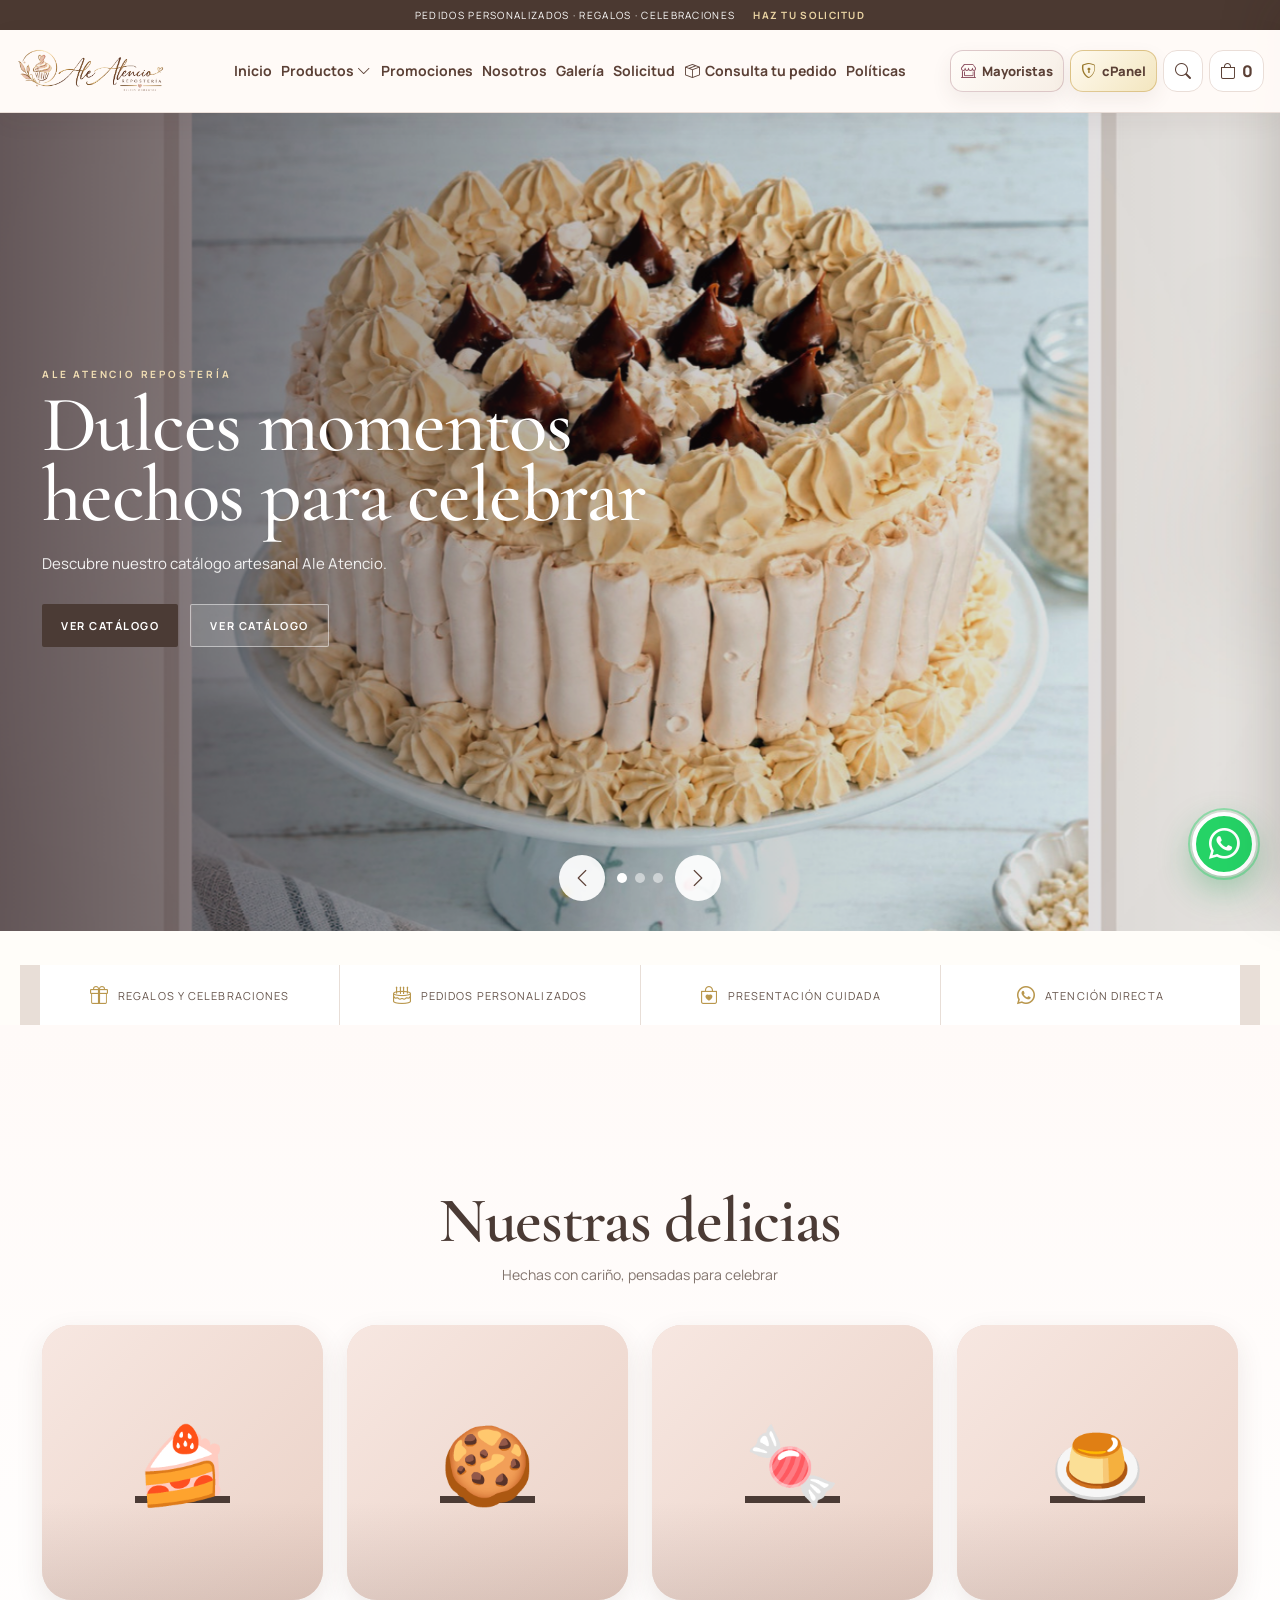
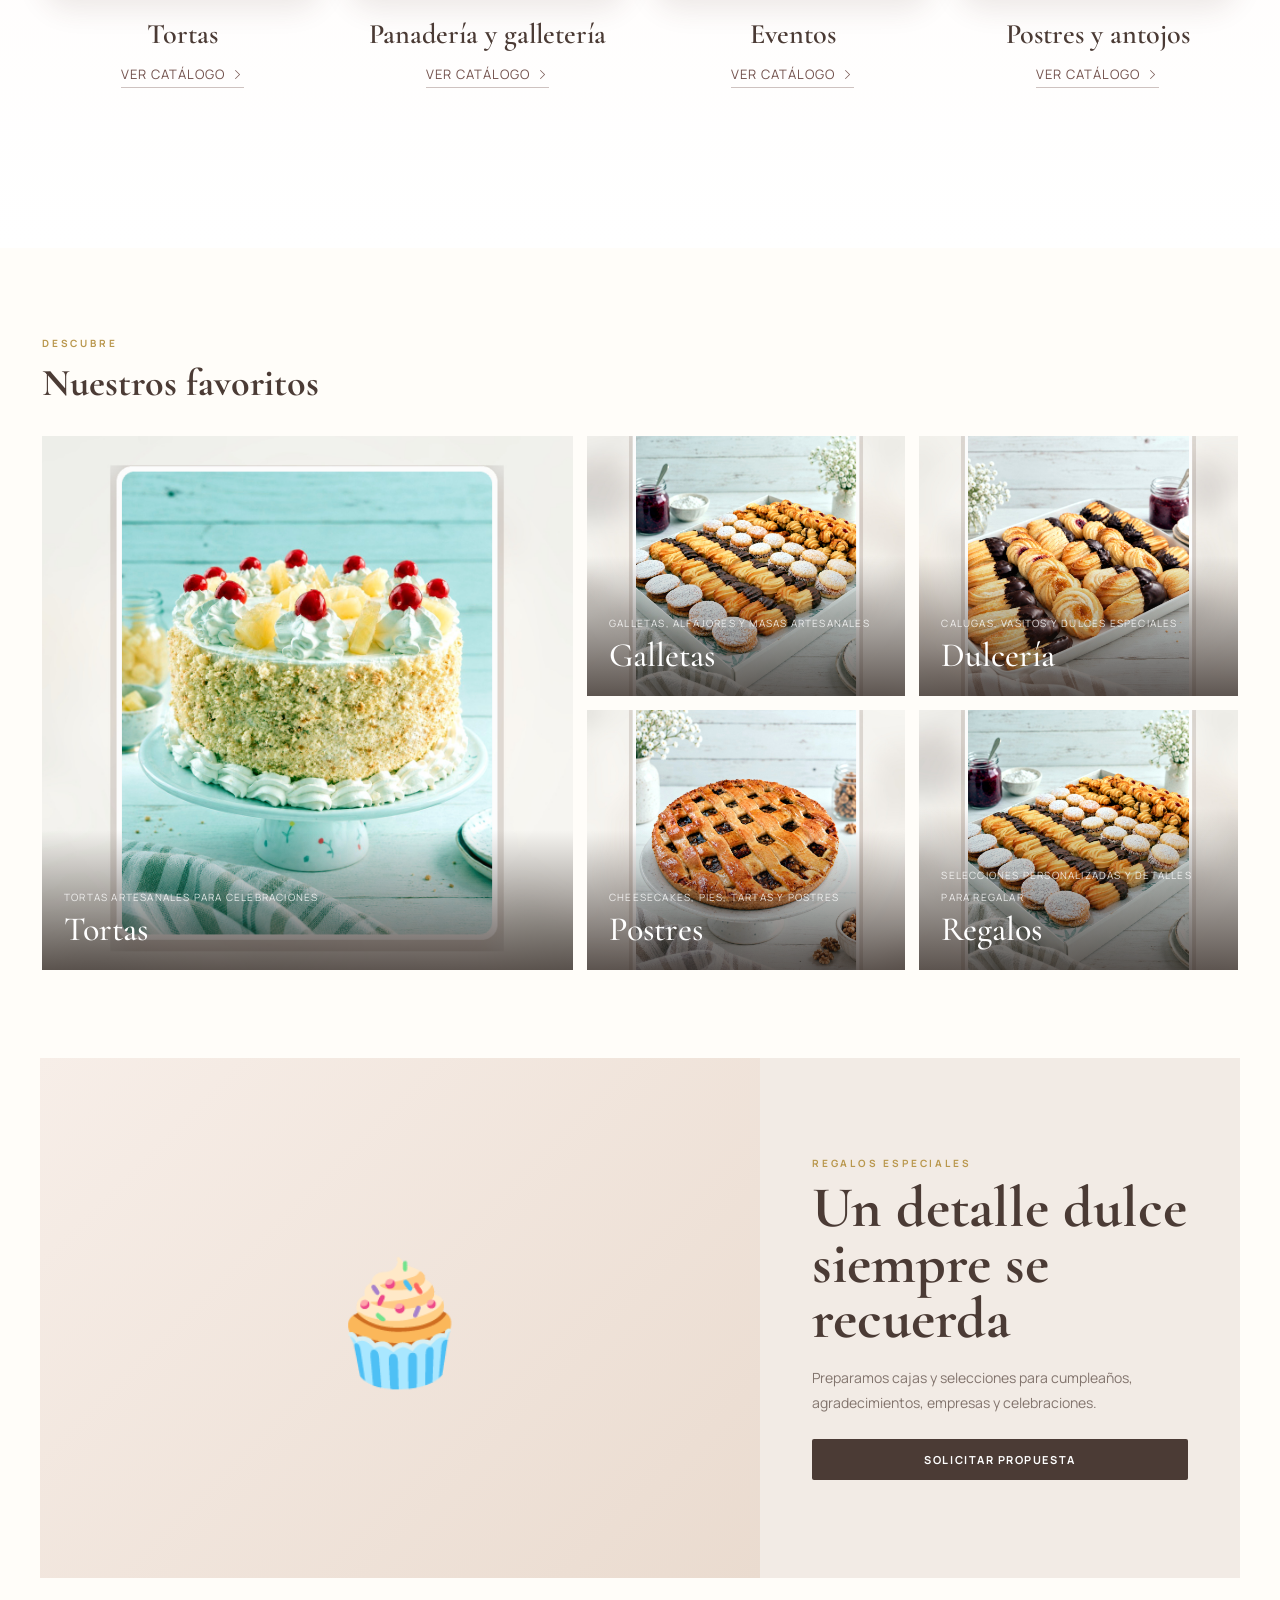
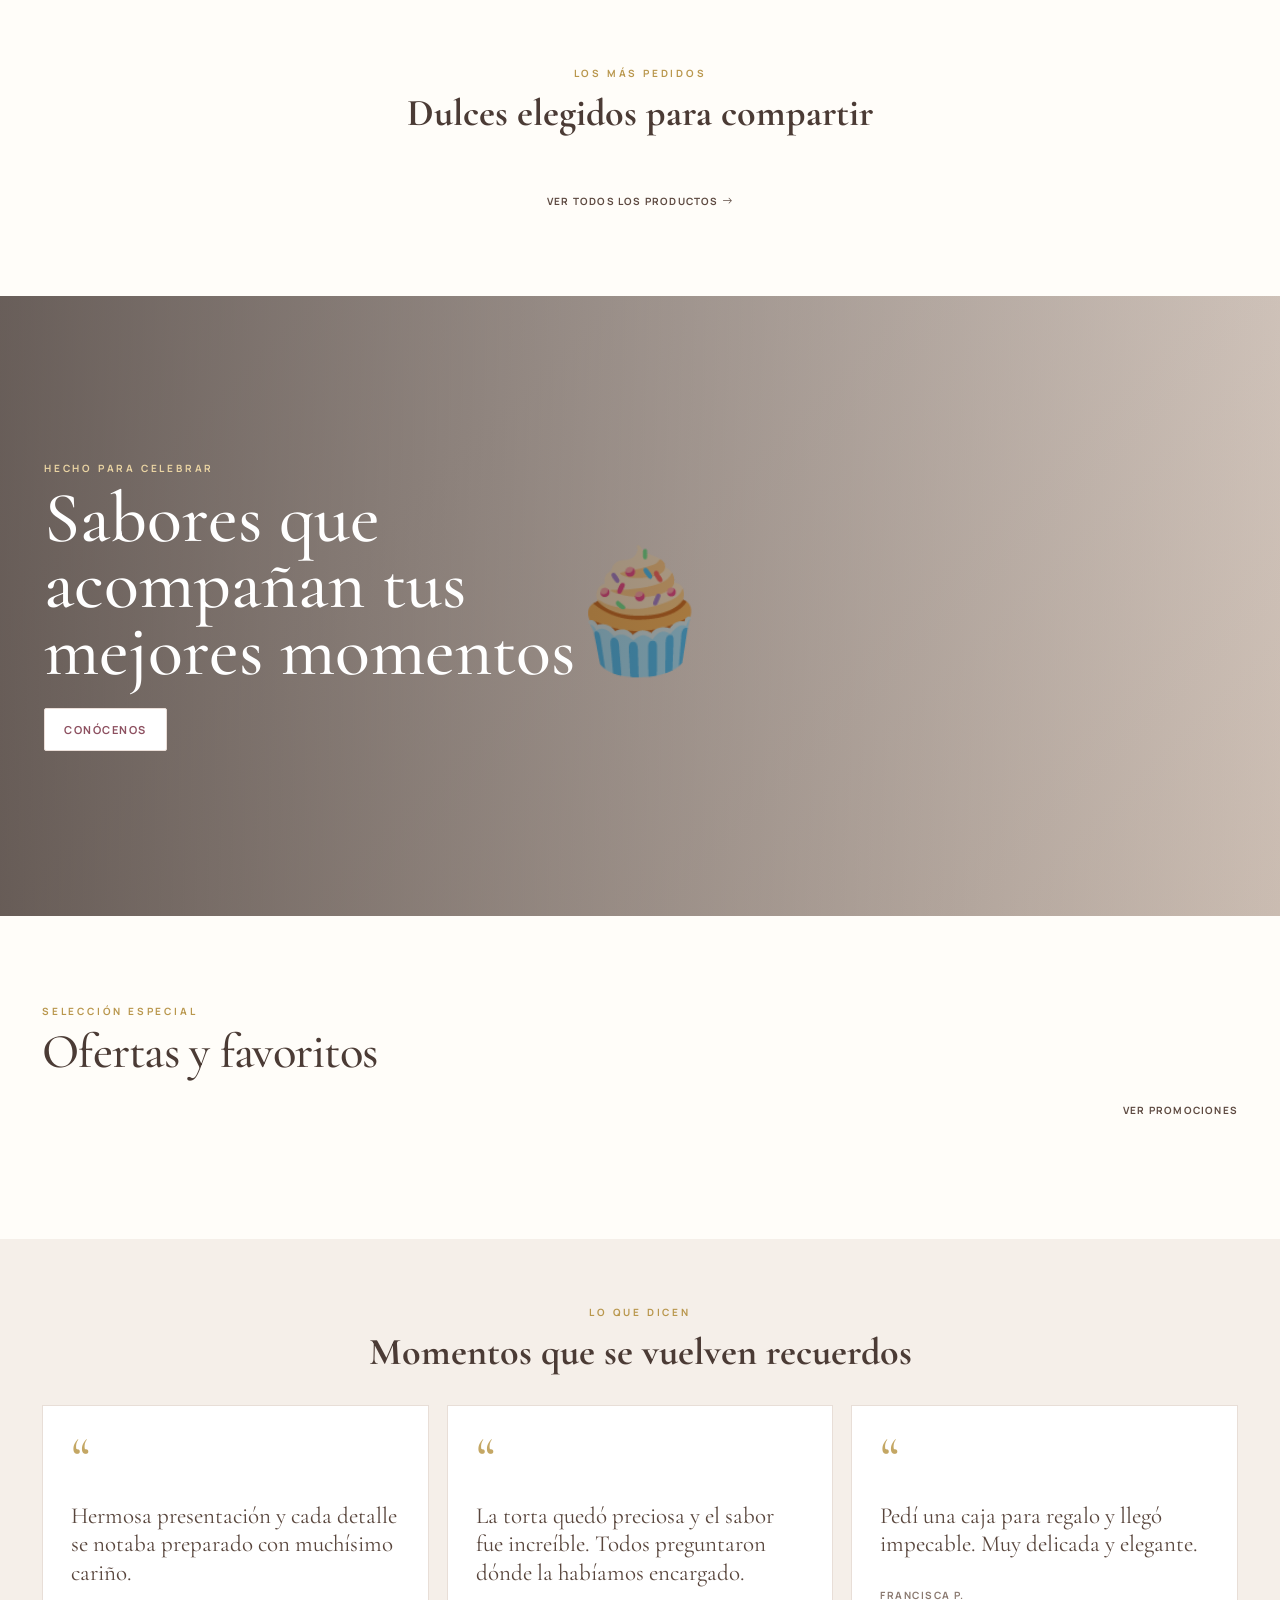
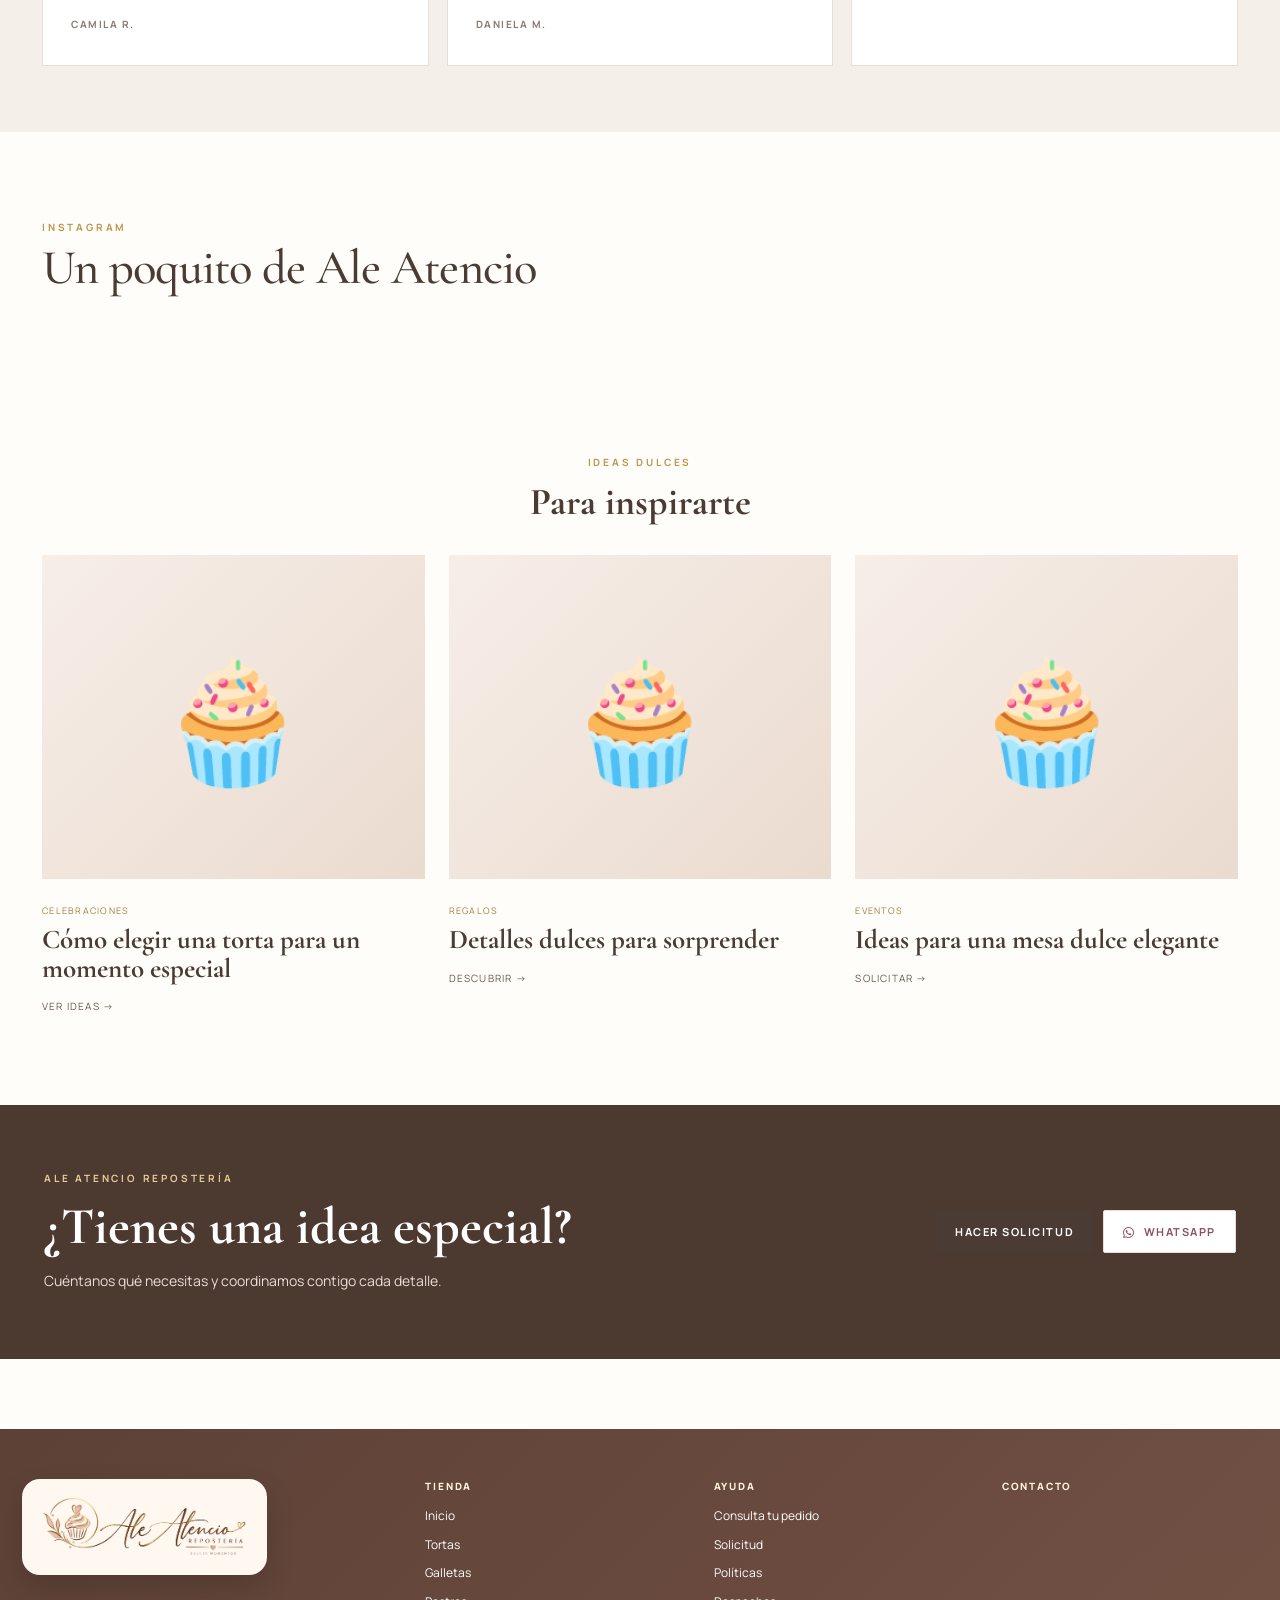
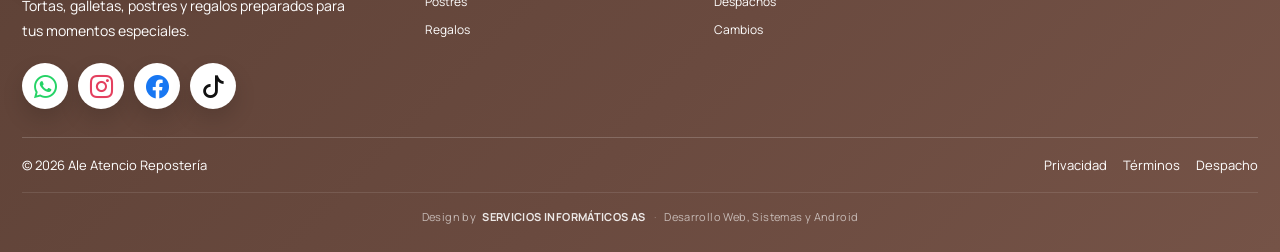
==== commit 619b9d6d: "Add files via upload" ====
--- a/index.html
+++ b/index.html
@@ -5,21 +5,23 @@
   <meta name="viewport" content="width=device-width,initial-scale=1">
   <meta name="theme-color" content="#8d5060">
   <title>Ale Atencio | Repostería</title>
-  <link rel="icon" type="image/png" href="favicon.png?v=20260917-r91827-header-visible"/>
+  <link rel="icon" type="image/png" href="favicon.png?v=20260922-r91860-image-frame"/>
   <meta name="description" content="Ale Atencio Repostería. Tortas, galletas, postres y regalos para cumpleaños, celebraciones y momentos especiales.">
+  <link rel="canonical" href="https://aleatencioreposteria.cl/">
+  <meta property="og:url" content="https://aleatencioreposteria.cl/">
   <link rel="preconnect" href="https://fonts.googleapis.com">
   <link rel="preconnect" href="https://fonts.gstatic.com" crossorigin>
   <link href="https://fonts.googleapis.com/css2?family=Cormorant+Garamond:ital,wght@0,400;0,500;0,600;0,700;1,500;1,600&family=Manrope:wght@400;500;600;700&display=swap" rel="stylesheet">
   <link rel="stylesheet" href="https://cdn.jsdelivr.net/npm/bootstrap-icons@1.13.1/font/bootstrap-icons.min.css">
-  <link rel="preload" as="image" href="producto-001-torta-chocolate-ganache.jpg?v=20260917-r91827-header-visible" fetchpriority="high">
-  <link rel="stylesheet" href="styles.css?v=20260917-r91830-payment-method-proof">
+  <link rel="preload" as="image" href="producto-001-torta-chocolate-ganache.jpg?v=20260922-r91860-image-frame" fetchpriority="high">
+  <link rel="stylesheet" href="styles.css?v=20260922-r91860-image-frame">
 </head>
 <body>
 <div class="splash-screen" id="splashScreen" aria-live="polite">
   <div class="parchment-wrap">
     <div class="parchment-scroll">
       <div class="parchment-ornament ornament-top">❦</div>
-      <img class="parchment-logo parchment-emblem-only" src="logo-ale-icon.png" alt="Ale Atencio">
+      <img class="parchment-logo parchment-emblem-only" src="favicon.png" alt="Ale Atencio">
       <div class="parchment-welcome">Bienvenidos</div>
       <h1 class="parchment-title">Ale Atencio</h1>
       <div class="parchment-subtitle">Repostería</div>
@@ -49,11 +51,15 @@
       </div>
       <a href="#ofertas">Promociones</a>
       <a href="#nosotros">Nosotros</a>
+      <a href="#galeria">Galería</a>
       <a href="#solicitud">Solicitud</a>
       <a href="#seguimiento"><i class="bi bi-box-seam"></i> Consulta tu pedido</a>
       <a href="#politicas">Políticas</a>
     </nav>
     <div class="header-actions">
+      <a class="cpanel-access wholesale-access" href="mayoristas.html" aria-label="Compras para mayoristas" title="Compras para mayoristas">
+        <i class="bi bi-shop-window"></i><span>Mayoristas</span>
+      </a>
       <a class="cpanel-access" href="cpanel.html" aria-label="Acceder al cPanel" title="Acceder al cPanel">
         <i class="bi bi-shield-lock"></i><span>cPanel</span>
       </a>
@@ -93,6 +99,13 @@
       <button class="btn btn-primary" id="searchAction">Buscar</button>
     </div>
     <div id="searchResults" class="search-results"></div>
+  </div>
+</div>
+
+<div class="modal product-detail-modal" id="productDetailModal" aria-hidden="true">
+  <div class="modal-card product-detail-card">
+    <button class="modal-close" data-close-modal aria-label="Cerrar"><i class="bi bi-x-lg"></i></button>
+    <div id="productDetailContent"></div>
   </div>
 </div>
 
@@ -137,8 +150,8 @@
   <span class="whatsapp-pulse" aria-hidden="true"></span><i class="bi bi-whatsapp"></i>
 </a>
 
-<script src="config.js?v=20260917-r91827-header-visible"></script>
-<script src="api.js?v=20260917-r91827-header-visible"></script>
-<script src="app.js?v=20260917-r91830-payment-method-proof"></script>
+<script src="config.js?v=20260922-r91860-image-frame"></script>
+<script src="api.js?v=20260922-r91860-image-frame"></script>
+<script src="app.js?v=20260922-r91860-image-frame"></script>
 </body>
 </html>
--- a/styles.css
+++ b/styles.css
@@ -2346,3 +2346,599 @@
 .tracking-transfer-box.locked{background:#f7f4f2;border-color:#dfd7d3}.tracking-transfer-box.locked .tracking-transfer-icon{background:#e9e3df;color:#796b65}
 .tracking-proof-controls{margin-top:14px}.tracking-proof-picker{cursor:pointer}.tracking-proof-preview{display:flex;align-items:center;gap:14px;margin-top:12px;padding:12px;border-radius:14px;background:#fff;border:1px solid #eaded8}.tracking-proof-preview.hidden{display:none}.tracking-proof-preview img{width:86px;height:72px;object-fit:cover;border-radius:10px;border:1px solid #eee1da;background:#faf7f5}.tracking-proof-preview>div{display:flex;flex:1;min-width:0;flex-direction:column;align-items:flex-start;gap:5px}.tracking-proof-preview strong{font-size:.9rem;color:#4c3933}.tracking-proof-preview small{max-width:100%;overflow:hidden;text-overflow:ellipsis;white-space:nowrap;color:#8a746c}.tracking-proof-preview .btn{margin-top:4px}
 @media(max-width:640px){.tracking-transfer-box{padding:15px;gap:12px}.tracking-transfer-icon{flex-basis:40px;width:40px;height:40px}.tracking-proof-preview{align-items:flex-start}.tracking-proof-preview img{width:72px;height:64px}.tracking-proof-preview .btn{width:100%;justify-content:center}}
+
+/* R9.18.52 · Tamaños y precio dinámico por tarjeta */
+.product-sizes{display:flex;flex-wrap:wrap;gap:7px;margin-top:13px}
+.product-size-chip{border:1px solid #e7d9d3;background:#fff;color:#65483e;border-radius:999px;padding:7px 11px;font-size:11px;font-weight:850;cursor:pointer;transition:.18s ease}
+.product-size-chip:hover,.product-size-chip.active{background:var(--cocoa);border-color:var(--cocoa);color:#fff;transform:translateY(-1px)}
+.product-size-caption{min-height:17px;margin-top:8px;color:#8c746a;font-size:11px}.product-size-caption strong{color:#5b3c34}
+.cart-item .cart-size{display:block;color:#8b6d62;font-weight:800;margin-top:2px}
+@media(max-width:560px){.product-sizes{gap:6px}.product-size-chip{padding:7px 9px;font-size:10px}}
+
+/* R9.18.53 · acceso mayoristas */
+.wholesale-access{background:linear-gradient(135deg,#fffdf9,#f7eee5);border-color:rgba(141,80,96,.28)}
+.wholesale-access i{color:#8d5060}
+@media(max-width:720px){.header-actions .cpanel-access span{display:none}.header-actions .cpanel-access{width:38px;min-width:38px;padding:0;justify-content:center}}
+
+
+/* R9.18.54 · Galería pública */
+.public-gallery-grid{display:grid;grid-template-columns:repeat(auto-fit,minmax(230px,1fr));gap:22px}.public-gallery-card{display:block;overflow:hidden;border-radius:22px;background:#fff;box-shadow:0 14px 34px rgba(72,48,56,.09);text-decoration:none;color:inherit}.public-gallery-card img{width:100%;aspect-ratio:4/3;object-fit:cover;display:block;transition:transform .35s ease}.public-gallery-card:hover img{transform:scale(1.025)}.public-gallery-card>div{padding:16px 18px 19px}.public-gallery-card small{color:#9b6b78;text-transform:uppercase;letter-spacing:.08em;font-size:11px}.public-gallery-card h3{margin:6px 0 0;font-family:"Cormorant Garamond",serif;font-size:25px}.public-gallery-card p{margin:7px 0 0;color:#735f65;line-height:1.6}.public-gallery-preview .public-gallery-card:nth-child(n+5){display:none}@media(max-width:760px){.public-gallery-grid{grid-template-columns:1fr 1fr;gap:12px}.public-gallery-card>div{padding:12px}.public-gallery-card h3{font-size:20px}}@media(max-width:480px){.public-gallery-grid{grid-template-columns:1fr}}
+
+
+/* =========================================================
+   R9.18.55 · CATÁLOGO COMPACTO + FICHA INTERACTIVA DE PRODUCTO
+   Inspirado en patrón de pedido móvil: más productos visibles,
+   misma información dentro de la ficha, identidad Ale Atencio.
+   ========================================================= */
+.products-grid{
+  grid-template-columns:repeat(2,minmax(0,1fr));
+  gap:14px;
+  align-items:stretch;
+}
+.product-card.product-card-compact{
+  position:relative;
+  display:grid;
+  grid-template-columns:132px minmax(0,1fr);
+  min-height:132px;
+  border-radius:18px;
+  overflow:hidden;
+  cursor:pointer;
+  box-shadow:0 8px 24px rgba(73,48,40,.065);
+  transition:transform .18s ease,box-shadow .18s ease,border-color .18s ease;
+}
+.product-card.product-card-compact:hover,
+.product-card.product-card-compact:focus-visible{
+  transform:translateY(-2px);
+  border-color:#dcc5b9;
+  box-shadow:0 12px 30px rgba(73,48,40,.1);
+  outline:none;
+}
+.product-card.product-card-compact .product-image{
+  width:132px!important;
+  height:100%!important;
+  min-height:132px!important;
+  aspect-ratio:auto!important;
+  border-radius:0!important;
+}
+.product-card.product-card-compact .product-image img{
+  transform:none!important;
+  object-fit:cover!important;
+}
+.product-card.product-card-compact:hover .product-image img{transform:scale(1.025)!important}
+.product-card.product-card-compact .product-badge{
+  top:8px;left:8px;padding:5px 7px;font-size:9px;
+}
+.product-card.product-card-compact .product-body{
+  min-width:0;
+  padding:14px 48px 13px 15px;
+  display:flex;
+  flex-direction:column;
+}
+.product-card.product-card-compact .product-body small{
+  font-size:10px;
+  text-transform:uppercase;
+  letter-spacing:.06em;
+}
+.product-card.product-card-compact .product-body h3{
+  font-size:17px;
+  line-height:1.2;
+  margin:4px 0 5px;
+  display:-webkit-box;
+  -webkit-line-clamp:2;
+  -webkit-box-orient:vertical;
+  overflow:hidden;
+}
+.product-card.product-card-compact .product-body p{
+  min-height:0;
+  margin:0;
+  font-size:12px;
+  line-height:1.35;
+  display:-webkit-box;
+  -webkit-line-clamp:2;
+  -webkit-box-orient:vertical;
+  overflow:hidden;
+}
+.product-compact-meta{
+  margin-top:auto;
+  padding-top:8px;
+  display:flex;
+  gap:8px;
+  justify-content:space-between;
+  align-items:flex-end;
+  font-size:11px;
+  color:var(--muted);
+}
+.product-compact-meta strong{font-size:14px;color:var(--berry);white-space:nowrap}
+.product-card-plus{
+  position:absolute;
+  right:10px;
+  bottom:10px;
+  width:32px;
+  height:32px;
+  border:0;
+  border-radius:50%;
+  background:var(--cocoa);
+  color:#fff;
+  display:grid;
+  place-items:center;
+  font-size:15px;
+  box-shadow:0 6px 14px rgba(75,52,44,.18);
+}
+
+.product-detail-modal{padding:clamp(16px,2.8vh,28px) 20px;z-index:2000!important;background:rgba(12,10,9,.78)!important;place-items:center;overflow:hidden;overscroll-behavior:contain}
+.product-detail-card{
+  width:min(1320px,calc(100vw - 40px));
+  height:min(92dvh,760px);
+  max-height:calc(100dvh - 32px);
+  padding:0;
+  overflow:hidden;
+  border-radius:18px;
+  display:grid;
+  background:#fff;
+  box-shadow:0 24px 70px rgba(0,0,0,.34);
+}
+.product-detail-card .modal-close{
+  z-index:8;
+  top:14px;
+  right:14px;
+  background:rgba(255,255,255,.92);
+  box-shadow:0 5px 15px rgba(0,0,0,.08);
+}
+#productDetailContent{display:block;width:100%;height:100%;min-width:0;min-height:0}
+.product-detail-layout{display:grid;grid-template-columns:minmax(0,1.08fr) minmax(0,.92fr);width:100%;height:100%;min-width:0;min-height:0}
+.product-detail-media{
+  position:relative;
+  min-height:100%;
+  overflow:hidden;
+  background:#f3eee9;
+  display:grid;
+  place-items:center;
+  padding:26px;
+  box-sizing:border-box;
+  font-size:100px;
+}
+.product-detail-media img{
+  width:100%;
+  height:100%;
+  min-width:0;
+  min-height:0;
+  display:block;
+  object-fit:contain;
+  object-position:center;
+  box-sizing:border-box;
+  background:#fff;
+  border:7px solid rgba(255,255,255,.98);
+  outline:1px solid rgba(103,75,63,.16);
+  outline-offset:0;
+  border-radius:18px;
+  box-shadow:0 10px 26px rgba(58,39,31,.14);
+}
+.product-detail-side{display:flex;flex-direction:column;min-width:0;min-height:0;background:#fff}
+.product-detail-side-scroll{
+  flex:1 1 auto;
+  min-height:0;
+  overflow-y:auto;
+  padding:30px 34px 24px;
+  scrollbar-width:thin;
+  scrollbar-color:#858585 transparent;
+}
+.product-detail-side-scroll::-webkit-scrollbar{width:9px}
+.product-detail-side-scroll::-webkit-scrollbar-track{background:transparent}
+.product-detail-side-scroll::-webkit-scrollbar-thumb{background:#858585;border-radius:999px;border:2px solid #fff}
+.product-detail-side-scroll>small{color:var(--muted);text-transform:uppercase;letter-spacing:.06em;font-size:11px}
+.product-detail-side-scroll h2{margin:6px 0 8px;color:#111;font-size:24px;line-height:1.2}
+.product-detail-side-scroll>p{margin:0 0 22px;color:#666;line-height:1.55;font-size:14px}
+.product-detail-section{margin-top:20px}
+.product-detail-section-head{display:flex;align-items:flex-start;justify-content:space-between;gap:14px;margin-bottom:12px}
+.product-detail-label{font-weight:800;color:#111;font-size:13px;margin-bottom:2px}
+.product-detail-label-lg{font-size:16px;margin-bottom:10px}
+.product-detail-hint{font-size:12px;color:#787878}
+.product-detail-required{display:inline-flex;align-items:center;border-radius:999px;background:#6f6f6f;color:#fff;padding:4px 10px;font-size:11px;font-weight:700;white-space:nowrap}
+.product-detail-sizes{display:grid;gap:0;border-top:1px solid var(--line)}
+.product-detail-size{
+  width:100%;
+  border:0;
+  border-bottom:1px solid var(--line);
+  background:#fff;
+  padding:12px 0;
+  display:flex;
+  align-items:center;
+  justify-content:space-between;
+  gap:14px;
+  text-align:left;
+  color:var(--ink);
+}
+.product-detail-size-copy{display:flex;flex-direction:column;gap:2px;min-width:0}
+.product-detail-size-name{font-size:14px;color:#111}
+.product-detail-size small{font-size:12px;color:#666}
+.product-detail-size-check{width:26px;height:26px;border:2px solid #c8c8c8;border-radius:8px;flex:0 0 26px;background:#fff}
+.product-detail-size.active .product-detail-size-check{border-color:var(--cocoa);box-shadow:inset 0 0 0 6px #fff;background:var(--cocoa)}
+.product-detail-note{
+  width:100%;
+  min-height:128px;
+  resize:vertical;
+  border:1px solid var(--line);
+  border-radius:10px;
+  padding:14px;
+  font:inherit;
+  color:var(--ink);
+  background:#fff;
+}
+.product-detail-note::placeholder{color:#8e8e8e}
+.product-detail-footer{
+  position:sticky;
+  bottom:0;
+  margin:0;
+  padding:16px 28px calc(16px + env(safe-area-inset-bottom));
+  border-top:1px solid var(--line);
+  background:#fff;
+  display:grid;
+  grid-template-columns:auto minmax(0,1fr);
+  gap:12px;
+  align-items:center;
+}
+.product-detail-qty{display:flex;align-items:center;gap:7px}
+.product-detail-qty button{width:31px;height:31px;border:1px solid #8e8e8e;border-radius:50%;background:#fff;color:#222;display:grid;place-items:center}
+.product-detail-qty strong{min-width:38px;height:38px;border:1px solid var(--line);border-radius:8px;display:grid;place-items:center;text-align:center}
+.product-detail-add{
+  min-height:44px;
+  border:0;
+  border-radius:8px;
+  padding:10px 16px;
+  background:#7a7a7a;
+  color:#fff;
+  font-weight:800;
+  display:flex;
+  justify-content:space-between;
+  gap:12px;
+}
+.product-detail-add strong{color:#fff;white-space:nowrap}
+@media(max-width:900px){
+  .products-grid{grid-template-columns:1fr}
+  #productDetailContent{height:100%}
+  .product-detail-layout{grid-template-columns:1fr;height:100%}
+  .product-detail-card{width:min(760px,96vw);height:min(90vh,920px);max-height:90vh}
+  .product-detail-media{min-height:300px;height:36vh;padding:18px}
+}
+@media(max-width:620px){
+  .products-grid{gap:10px}
+  .product-card.product-card-compact{
+    grid-template-columns:106px minmax(0,1fr);
+    min-height:106px;
+    border-radius:14px;
+  }
+  .product-card.product-card-compact .product-image{
+    width:106px!important;
+    min-height:106px!important;
+  }
+  .product-card.product-card-compact .product-body{padding:10px 43px 10px 11px}
+  .product-card.product-card-compact .product-body h3{font-size:14px;margin:3px 0}
+  .product-card.product-card-compact .product-body p{font-size:10.5px;-webkit-line-clamp:2}
+  .product-compact-meta{font-size:9.5px;padding-top:5px}
+  .product-compact-meta strong{font-size:12px}
+  .product-card-plus{width:29px;height:29px;right:8px;bottom:8px}
+  .product-detail-modal{align-items:end;padding:0;background:rgba(36,24,21,.55)}
+  .product-detail-card{
+    width:100%;
+    max-width:none;
+    height:min(92vh,920px);
+    max-height:92vh;
+    border-radius:22px 22px 0 0;
+    animation:aleProductSheetIn .22s ease-out;
+  }
+  .product-detail-card::before{
+    content:"";
+    display:block;
+    position:absolute;
+    z-index:4;
+    top:7px;
+    left:50%;
+    transform:translateX(-50%);
+    width:38px;
+    height:4px;
+    border-radius:999px;
+    background:rgba(255,255,255,.78);
+  }
+  #productDetailContent{height:100%}
+  .product-detail-layout{grid-template-columns:1fr;height:100%}
+  .product-detail-media{height:39vh;min-height:245px;padding:12px}
+  .product-detail-media img{border-width:5px;border-radius:14px}
+  .product-detail-side-scroll{padding:18px 18px 14px}
+  .product-detail-side-scroll h2{font-size:21px}
+  .product-detail-side-scroll>p{font-size:12.5px}
+  .product-detail-footer{padding:11px 18px calc(11px + env(safe-area-inset-bottom))}
+}
+@keyframes aleProductSheetIn{from{transform:translateY(24px);opacity:.7}to{transform:translateY(0);opacity:1}}
+
+/* =========================================================
+   R9.18.56 · HEADER 100% SIN DESBORDE
+   - Escritorio: todos los accesos en una sola línea sin corte.
+   - Anchos intermedios: menú hamburguesa antes de que el header colapse.
+   - Móvil: acciones críticas visibles, sin scroll horizontal.
+   ========================================================= */
+
+/* Escritorio estándar (incluye 1366px a zoom 100%) */
+@media (min-width:1241px){
+  .header-inner{
+    width:100% !important;
+    max-width:1500px !important;
+    height:82px !important;
+    padding:0 16px !important;
+    gap:14px !important;
+    flex-wrap:nowrap !important;
+    overflow:visible !important;
+  }
+
+  .brand,
+  .brand-single-logo{
+    flex:0 0 174px !important;
+    min-width:174px !important;
+    width:174px !important;
+  }
+
+  .brand-wordmark-single,
+  #brandLogo,
+  .brand img{
+    width:174px !important;
+    max-width:174px !important;
+    height:58px !important;
+    object-fit:contain !important;
+  }
+
+  .main-nav{
+    display:flex !important;
+    position:static !important;
+    min-width:0 !important;
+    flex:1 1 auto !important;
+    align-items:center !important;
+    justify-content:center !important;
+    gap:clamp(7px,.72vw,12px) !important;
+    overflow:visible !important;
+    white-space:nowrap !important;
+  }
+
+  .main-nav>a,
+  .nav-trigger{
+    flex:0 0 auto !important;
+    white-space:nowrap !important;
+    font-size:14px !important;
+    line-height:1.15 !important;
+    padding:11px 0 !important;
+  }
+
+  .main-nav>a i{
+    margin-right:3px !important;
+  }
+
+  .nav-group{
+    flex:0 0 auto !important;
+  }
+
+  .header-actions{
+    flex:0 0 auto !important;
+    min-width:0 !important;
+    gap:6px !important;
+    white-space:nowrap !important;
+  }
+
+  .header-actions .cpanel-access{
+    height:42px !important;
+    padding:0 10px !important;
+    gap:6px !important;
+    font-size:13px !important;
+    border-radius:13px !important;
+  }
+
+  .header-actions .cpanel-access i{
+    font-size:15px !important;
+  }
+
+  .header-actions .round-button{
+    width:40px !important;
+    min-width:40px !important;
+    height:42px !important;
+  }
+
+  .header-actions .cart-button{
+    min-width:52px !important;
+    height:42px !important;
+    padding:0 10px !important;
+    gap:6px !important;
+  }
+
+  .mobile-toggle{
+    display:none !important;
+  }
+}
+
+/* Antes de que el escritorio pueda desbordarse, cambia a navegación compacta. */
+@media (max-width:1240px){
+  .header-inner{
+    position:relative !important;
+    width:100% !important;
+    max-width:none !important;
+    height:76px !important;
+    padding:0 14px !important;
+    gap:10px !important;
+    flex-wrap:nowrap !important;
+  }
+
+  .brand,
+  .brand-single-logo{
+    flex:0 1 170px !important;
+    min-width:0 !important;
+    width:auto !important;
+    max-width:170px !important;
+  }
+
+  .brand-wordmark-single,
+  #brandLogo,
+  .brand img{
+    width:100% !important;
+    max-width:160px !important;
+    height:54px !important;
+    object-fit:contain !important;
+  }
+
+  .mobile-toggle{
+    display:grid !important;
+    flex:0 0 42px !important;
+    width:42px !important;
+    min-width:42px !important;
+    height:42px !important;
+    place-items:center !important;
+  }
+
+  .main-nav{
+    display:none !important;
+    position:fixed !important;
+    z-index:360 !important;
+    top:calc(var(--public-header-height,76px) + 8px) !important;
+    left:14px !important;
+    right:14px !important;
+    width:auto !important;
+    max-height:calc(100dvh - 112px) !important;
+    overflow-y:auto !important;
+    overflow-x:hidden !important;
+    padding:12px !important;
+    gap:3px !important;
+    flex-direction:column !important;
+    align-items:stretch !important;
+    justify-content:flex-start !important;
+    background:#fff !important;
+    border:1px solid var(--line) !important;
+    border-radius:18px !important;
+    box-shadow:0 22px 55px rgba(73,48,40,.18) !important;
+  }
+
+  .main-nav.show{
+    display:flex !important;
+  }
+
+  .main-nav>a,
+  .nav-trigger{
+    width:100% !important;
+    padding:11px 12px !important;
+    text-align:left !important;
+    white-space:normal !important;
+    border-radius:10px !important;
+  }
+
+  .main-nav>a:hover,
+  .nav-trigger:hover{
+    background:var(--soft) !important;
+  }
+
+  .nav-group{
+    width:100% !important;
+  }
+
+  .nav-menu{
+    position:static !important;
+    width:100% !important;
+    min-width:0 !important;
+    margin-top:3px !important;
+    box-shadow:none !important;
+    background:var(--soft) !important;
+    border:0 !important;
+  }
+
+  .header-actions{
+    margin-left:auto !important;
+    flex:0 0 auto !important;
+    min-width:0 !important;
+    gap:6px !important;
+  }
+
+  :root{
+    --public-header-height:76px;
+  }
+}
+
+/* Tablet: accesos administrativos como iconos para preservar espacio. */
+@media (max-width:900px){
+  .header-actions .cpanel-access{
+    width:40px !important;
+    min-width:40px !important;
+    height:40px !important;
+    padding:0 !important;
+    justify-content:center !important;
+  }
+
+  .header-actions .cpanel-access span{
+    display:none !important;
+  }
+
+  .header-actions .round-button,
+  .header-actions .cart-button{
+    height:40px !important;
+  }
+}
+
+@media (max-width:620px){
+  .header-inner{
+    height:70px !important;
+    padding:0 10px !important;
+    gap:7px !important;
+  }
+
+  :root{
+    --public-header-height:70px;
+  }
+
+  .brand,
+  .brand-single-logo{
+    flex:1 1 auto !important;
+    max-width:145px !important;
+  }
+
+  .brand-wordmark-single,
+  #brandLogo,
+  .brand img{
+    max-width:140px !important;
+    height:48px !important;
+  }
+
+  .mobile-toggle{
+    flex-basis:38px !important;
+    width:38px !important;
+    min-width:38px !important;
+    height:38px !important;
+  }
+
+  .header-actions{
+    gap:4px !important;
+  }
+
+  .header-actions .cpanel-access,
+  .header-actions .round-button{
+    width:38px !important;
+    min-width:38px !important;
+    height:38px !important;
+  }
+
+  .header-actions .round-button{
+    display:none !important;
+  }
+
+  .header-actions .cart-button{
+    min-width:48px !important;
+    height:38px !important;
+    padding:0 8px !important;
+  }
+
+  .main-nav{
+    top:78px !important;
+    left:10px !important;
+    right:10px !important;
+    max-height:calc(100dvh - 96px) !important;
+  }
+}
+
+/* Garantía final: ningún hijo del header puede forzar scroll horizontal. */
+.site-header,
+.header-inner{
+  max-width:100vw !important;
+}
+
+body.product-modal-open{overflow:hidden!important}
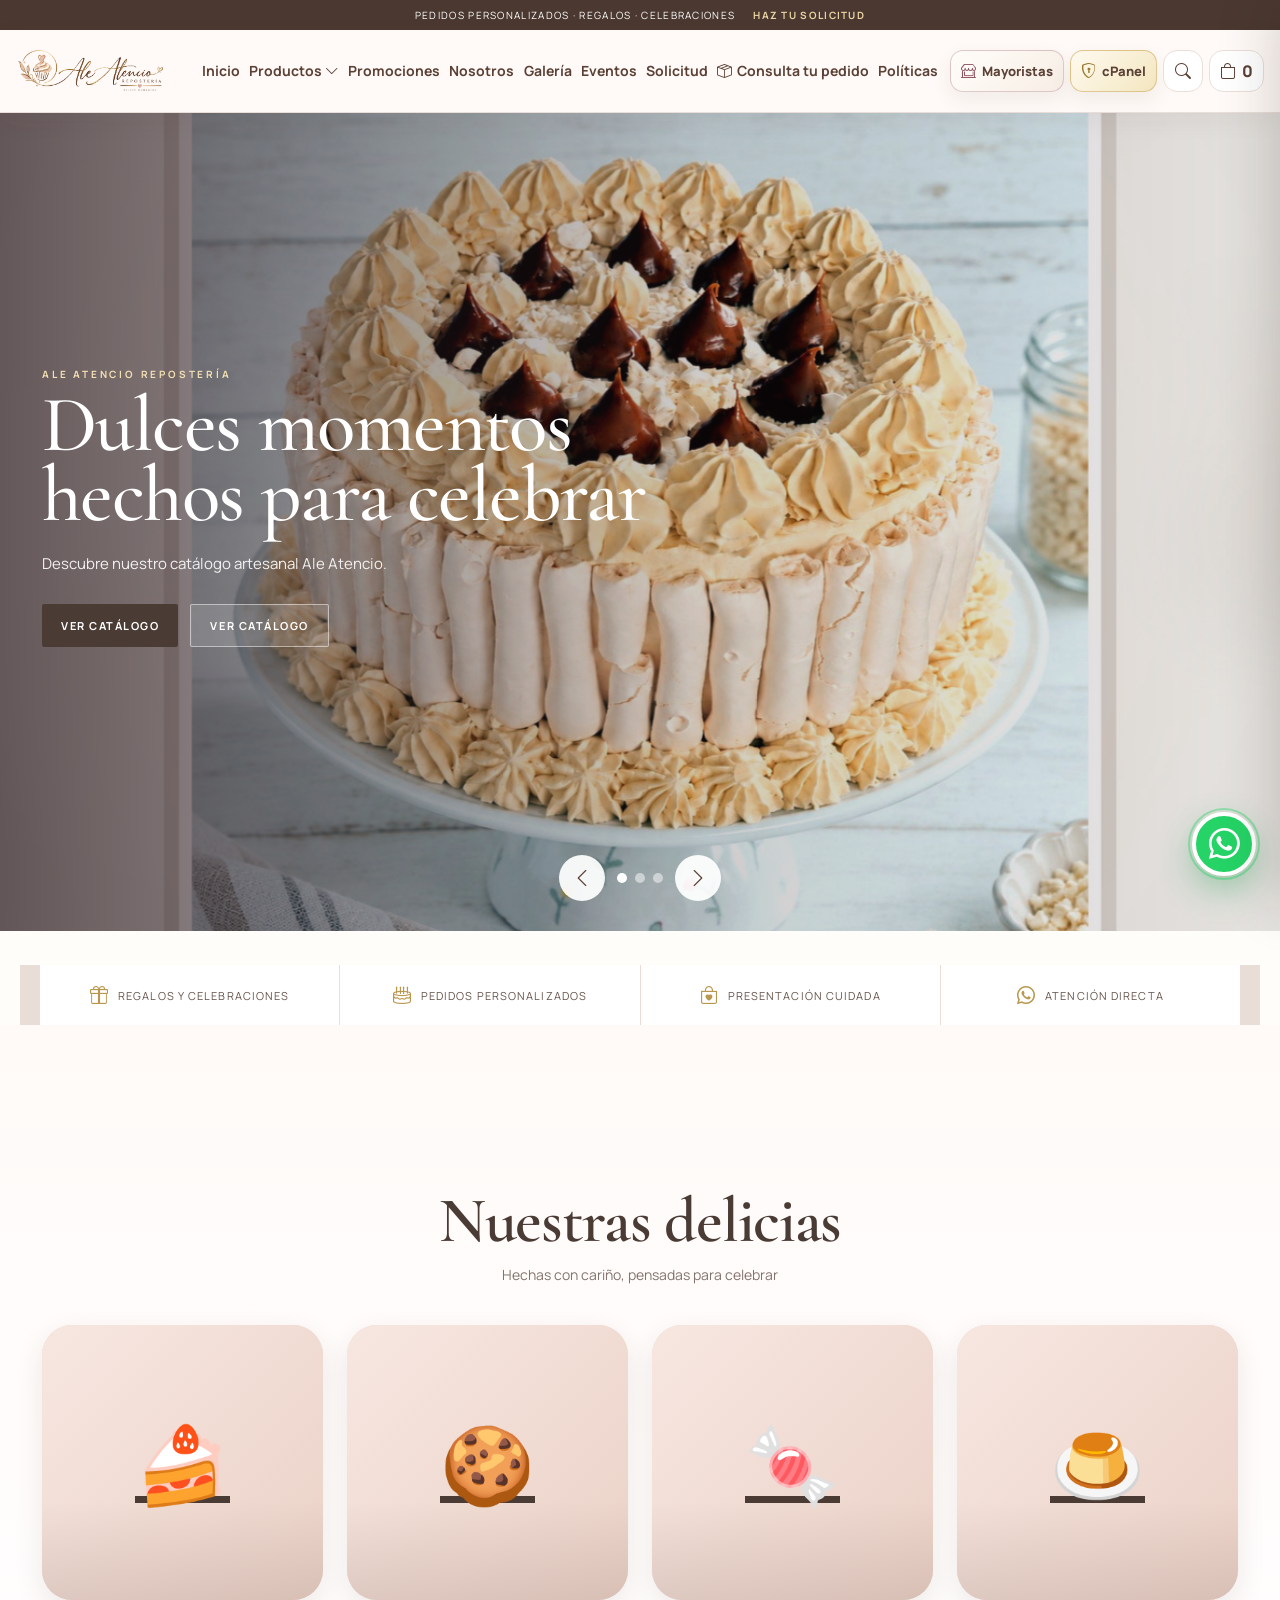
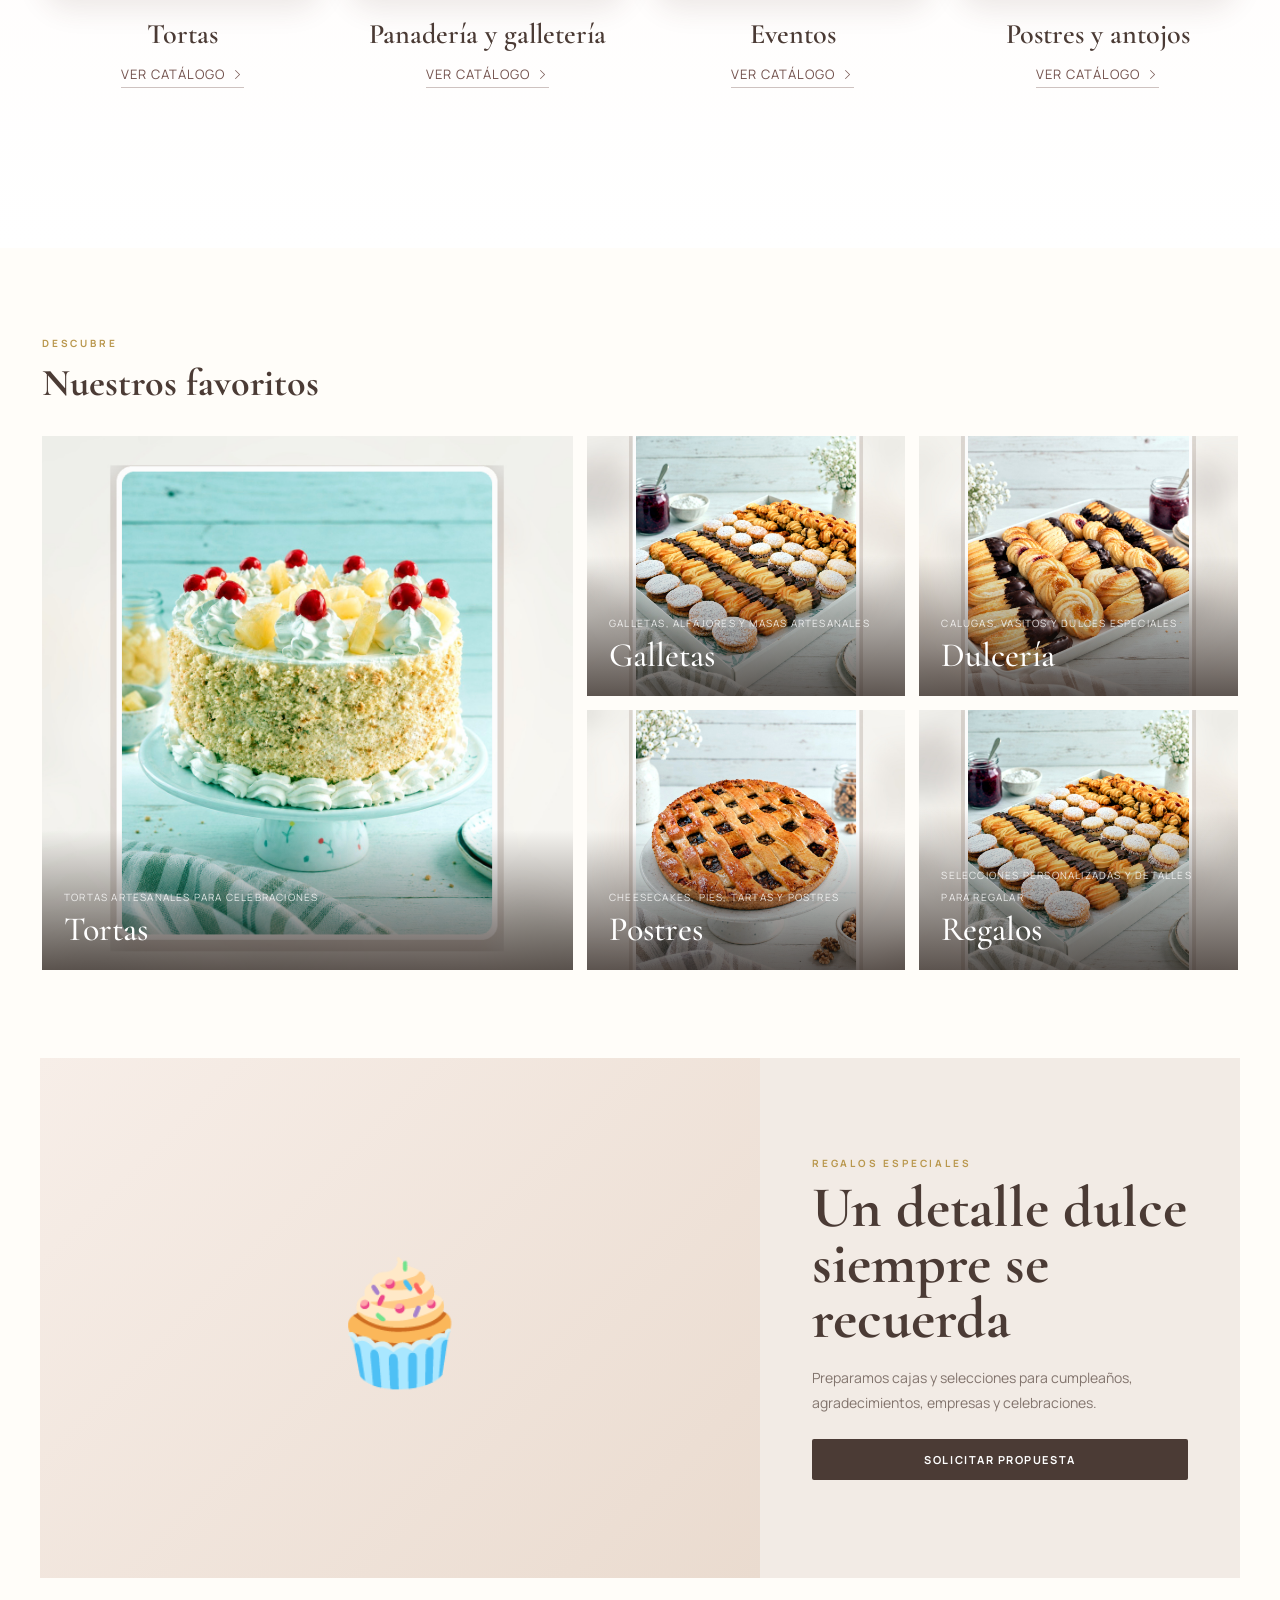
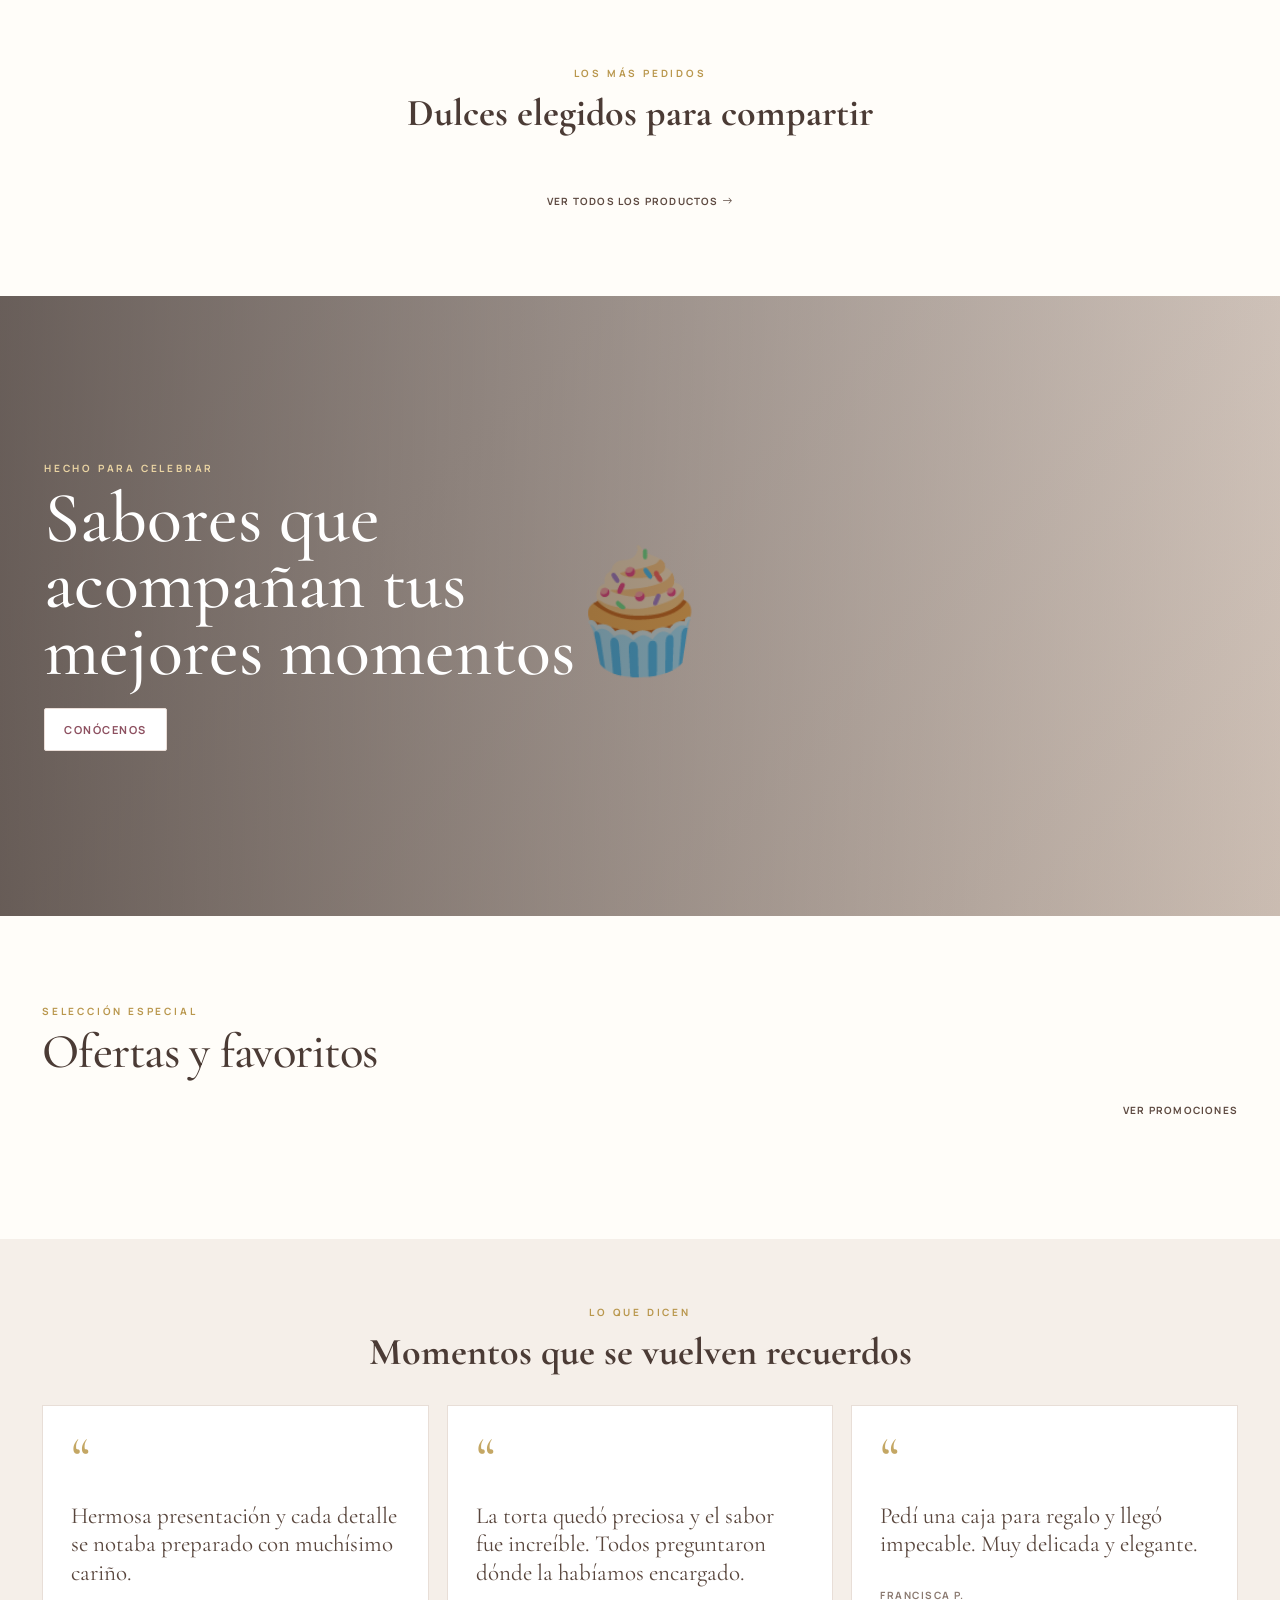
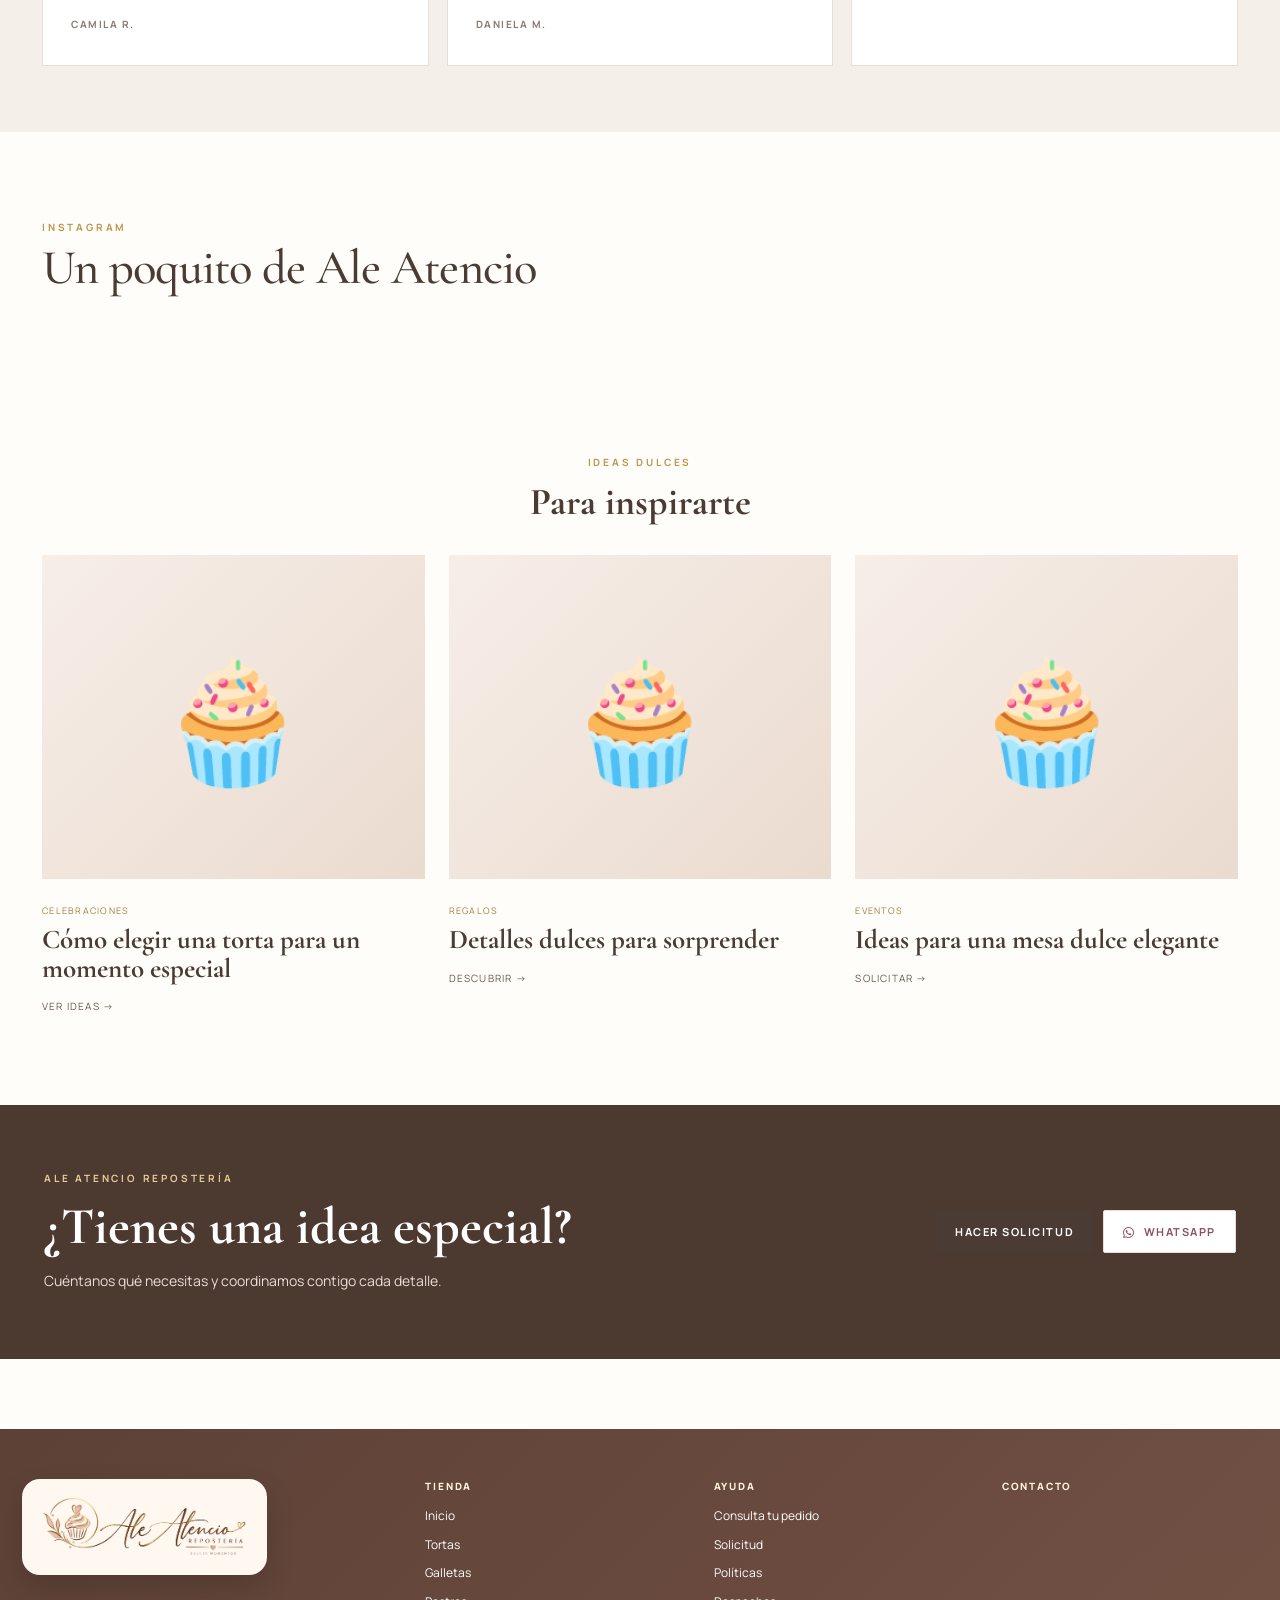
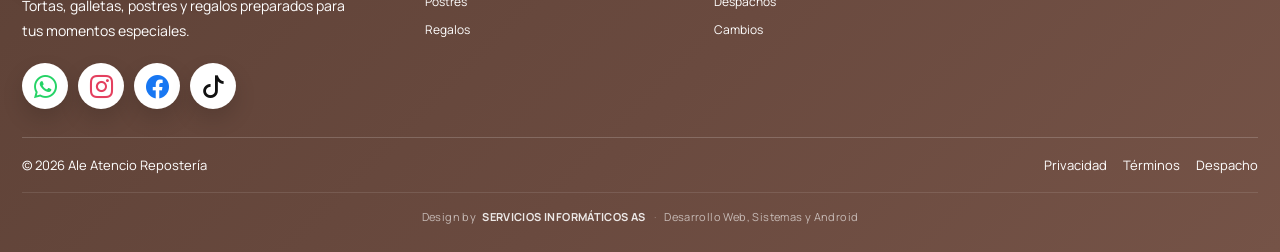
==== commit 8febe315: "Add files via upload" ====
--- a/index.html
+++ b/index.html
@@ -1,6 +1,9 @@
 <!doctype html>
 <html lang="es">
 <head>
+  <meta http-equiv="Cache-Control" content="no-cache, no-store, must-revalidate">
+  <meta http-equiv="Pragma" content="no-cache">
+  <meta http-equiv="Expires" content="0">
   <meta charset="utf-8">
   <meta name="viewport" content="width=device-width,initial-scale=1">
   <meta name="theme-color" content="#8d5060">
@@ -14,7 +17,7 @@
   <link href="https://fonts.googleapis.com/css2?family=Cormorant+Garamond:ital,wght@0,400;0,500;0,600;0,700;1,500;1,600&family=Manrope:wght@400;500;600;700&display=swap" rel="stylesheet">
   <link rel="stylesheet" href="https://cdn.jsdelivr.net/npm/bootstrap-icons@1.13.1/font/bootstrap-icons.min.css">
   <link rel="preload" as="image" href="producto-001-torta-chocolate-ganache.jpg?v=20260922-r91860-image-frame" fetchpriority="high">
-  <link rel="stylesheet" href="styles.css?v=20260922-r91860-image-frame">
+  <link rel="stylesheet" href="styles.css?v=20260922-r91883-payment-modal-layer-fix">
 </head>
 <body>
 <div class="splash-screen" id="splashScreen" aria-live="polite">
@@ -52,6 +55,7 @@
       <a href="#ofertas">Promociones</a>
       <a href="#nosotros">Nosotros</a>
       <a href="#galeria">Galería</a>
+      <a id="eventsHeaderLink" href="https://franciscoferraris.cl/">Eventos</a>
       <a href="#solicitud">Solicitud</a>
       <a href="#seguimiento"><i class="bi bi-box-seam"></i> Consulta tu pedido</a>
       <a href="#politicas">Políticas</a>
@@ -116,7 +120,10 @@
     <h2>Datos para coordinar</h2>
     <div class="form-grid">
       <input id="coName" placeholder="Nombre completo" autocomplete="name" required>
-      <input id="coRut" placeholder="RUT (ej: 12.345.678-5)" inputmode="text" autocomplete="off" required>
+      <div class="checkout-rut-field">
+        <input id="coRut" placeholder="RUT (ej: 12.345.678-5)" inputmode="text" autocomplete="off" required>
+        <small id="coRutLookupState" class="checkout-rut-lookup-state">Ingresa tu RUT para recuperar tus datos si ya eres cliente.</small>
+      </div>
       <input id="coPhone" placeholder="WhatsApp" inputmode="tel" autocomplete="tel" required>
       <input id="coEmail" type="email" placeholder="Correo" autocomplete="email">
       <select id="coMethod">
@@ -150,8 +157,8 @@
   <span class="whatsapp-pulse" aria-hidden="true"></span><i class="bi bi-whatsapp"></i>
 </a>
 
-<script src="config.js?v=20260922-r91860-image-frame"></script>
-<script src="api.js?v=20260922-r91860-image-frame"></script>
-<script src="app.js?v=20260922-r91860-image-frame"></script>
+<script src="config.js?v=20260922-r91885-cart-events-config"></script>
+<script src="api.js?v=20260922-r91885-cart-events-config"></script>
+<script src="app.js?v=20260922-r91885-cart-events-config"></script>
 </body>
 </html>
--- a/styles.css
+++ b/styles.css
@@ -2438,6 +2438,23 @@
   -webkit-box-orient:vertical;
   overflow:hidden;
 }
+.product-stock-general{
+  margin-top:8px;
+  display:flex;
+  align-items:center;
+  gap:6px;
+  padding:6px 8px;
+  border-radius:9px;
+  background:#f7f3ef;
+  border:1px solid rgba(105,76,62,.10);
+  color:var(--muted);
+  font-size:10.5px;
+  line-height:1;
+}
+.product-stock-general i{font-size:12px;color:var(--cocoa)}
+.product-stock-general span{font-weight:700}
+.product-stock-general strong{margin-left:auto;color:var(--cocoa);font-size:11px;white-space:nowrap}
+
 .product-compact-meta{
   margin-top:auto;
   padding-top:8px;
@@ -2614,6 +2631,7 @@
   .product-card.product-card-compact .product-body{padding:10px 43px 10px 11px}
   .product-card.product-card-compact .product-body h3{font-size:14px;margin:3px 0}
   .product-card.product-card-compact .product-body p{font-size:10.5px;-webkit-line-clamp:2}
+  .product-stock-general{margin-top:5px;padding:5px 6px;font-size:9.5px}.product-stock-general strong{font-size:10px}
   .product-compact-meta{font-size:9.5px;padding-top:5px}
   .product-compact-meta strong{font-size:12px}
   .product-card-plus{width:29px;height:29px;right:8px;bottom:8px}
@@ -2942,3 +2960,86 @@
 }
 
 body.product-modal-open{overflow:hidden!important}
+
+/* =========================================================
+   R9.18.83 · MODALES PUBLICOS SIEMPRE SOBRE EL HEADER
+   ---------------------------------------------------------
+   El header publico fue elevado a z-index:300 en R9.18.27,
+   pero los modales base permanecian en z-index:120.
+   Esto provocaba que el checkout / pago quedara visualmente
+   por detras del header, especialmente en movil.
+   ========================================================= */
+.modal{
+  z-index:2400 !important;
+}
+#checkoutModal{
+  z-index:2600 !important;
+  padding:
+    max(16px, env(safe-area-inset-top))
+    max(14px, env(safe-area-inset-right))
+    max(16px, env(safe-area-inset-bottom))
+    max(14px, env(safe-area-inset-left)) !important;
+  overflow:auto !important;
+  overscroll-behavior:contain;
+}
+#checkoutModal.show{
+  display:grid !important;
+  place-items:center !important;
+}
+#checkoutModal .checkout-card{
+  position:relative !important;
+  z-index:1 !important;
+  width:min(720px, calc(100vw - 28px)) !important;
+  max-height:calc(100dvh - 32px) !important;
+  overflow:auto !important;
+  margin:0 !important;
+}
+#checkoutModal .modal-close{
+  z-index:8 !important;
+}
+@media(max-width:620px){
+  #checkoutModal{
+    align-items:center !important;
+    padding:
+      max(10px, env(safe-area-inset-top))
+      max(8px, env(safe-area-inset-right))
+      max(10px, env(safe-area-inset-bottom))
+      max(8px, env(safe-area-inset-left)) !important;
+  }
+  #checkoutModal .checkout-card{
+    width:calc(100vw - 16px) !important;
+    max-height:calc(100dvh - 20px) !important;
+    border-radius:20px !important;
+  }
+}
+
+
+/* R9.18.84 · recuperación de cliente por RUT en checkout */
+.checkout-rut-field{display:flex;flex-direction:column;gap:5px;min-width:0}
+.checkout-rut-field>input{width:100%;box-sizing:border-box}
+.checkout-rut-lookup-state{display:block;padding:0 4px;color:#777;font-size:11.5px;line-height:1.3}
+.checkout-rut-lookup-state.is-loading{color:#8b6b36}
+.checkout-rut-lookup-state.is-found{color:#28734f}
+.checkout-rut-lookup-state.is-new{color:#7a5b2d}
+.checkout-rut-lookup-state.is-error{color:#a33b3b}
+
+
+/* =========================================================
+   R9.18.85 · CARRITO SOBRE HEADER + CAPA PUBLICA SEGURA
+   ---------------------------------------------------------
+   El header publico usa z-index:300 y el menu movil:360.
+   El carrito debe cubrir ambos, pero permanecer por debajo
+   de los modales de checkout (2400/2600).
+   ========================================================= */
+.cart-drawer{
+  z-index:2300 !important;
+  top:0 !important;
+  height:100dvh !important;
+  max-height:100dvh !important;
+}
+.screen-overlay{
+  z-index:2200 !important;
+}
+@supports not (height:100dvh){
+  .cart-drawer{height:100vh !important;max-height:100vh !important;}
+}
